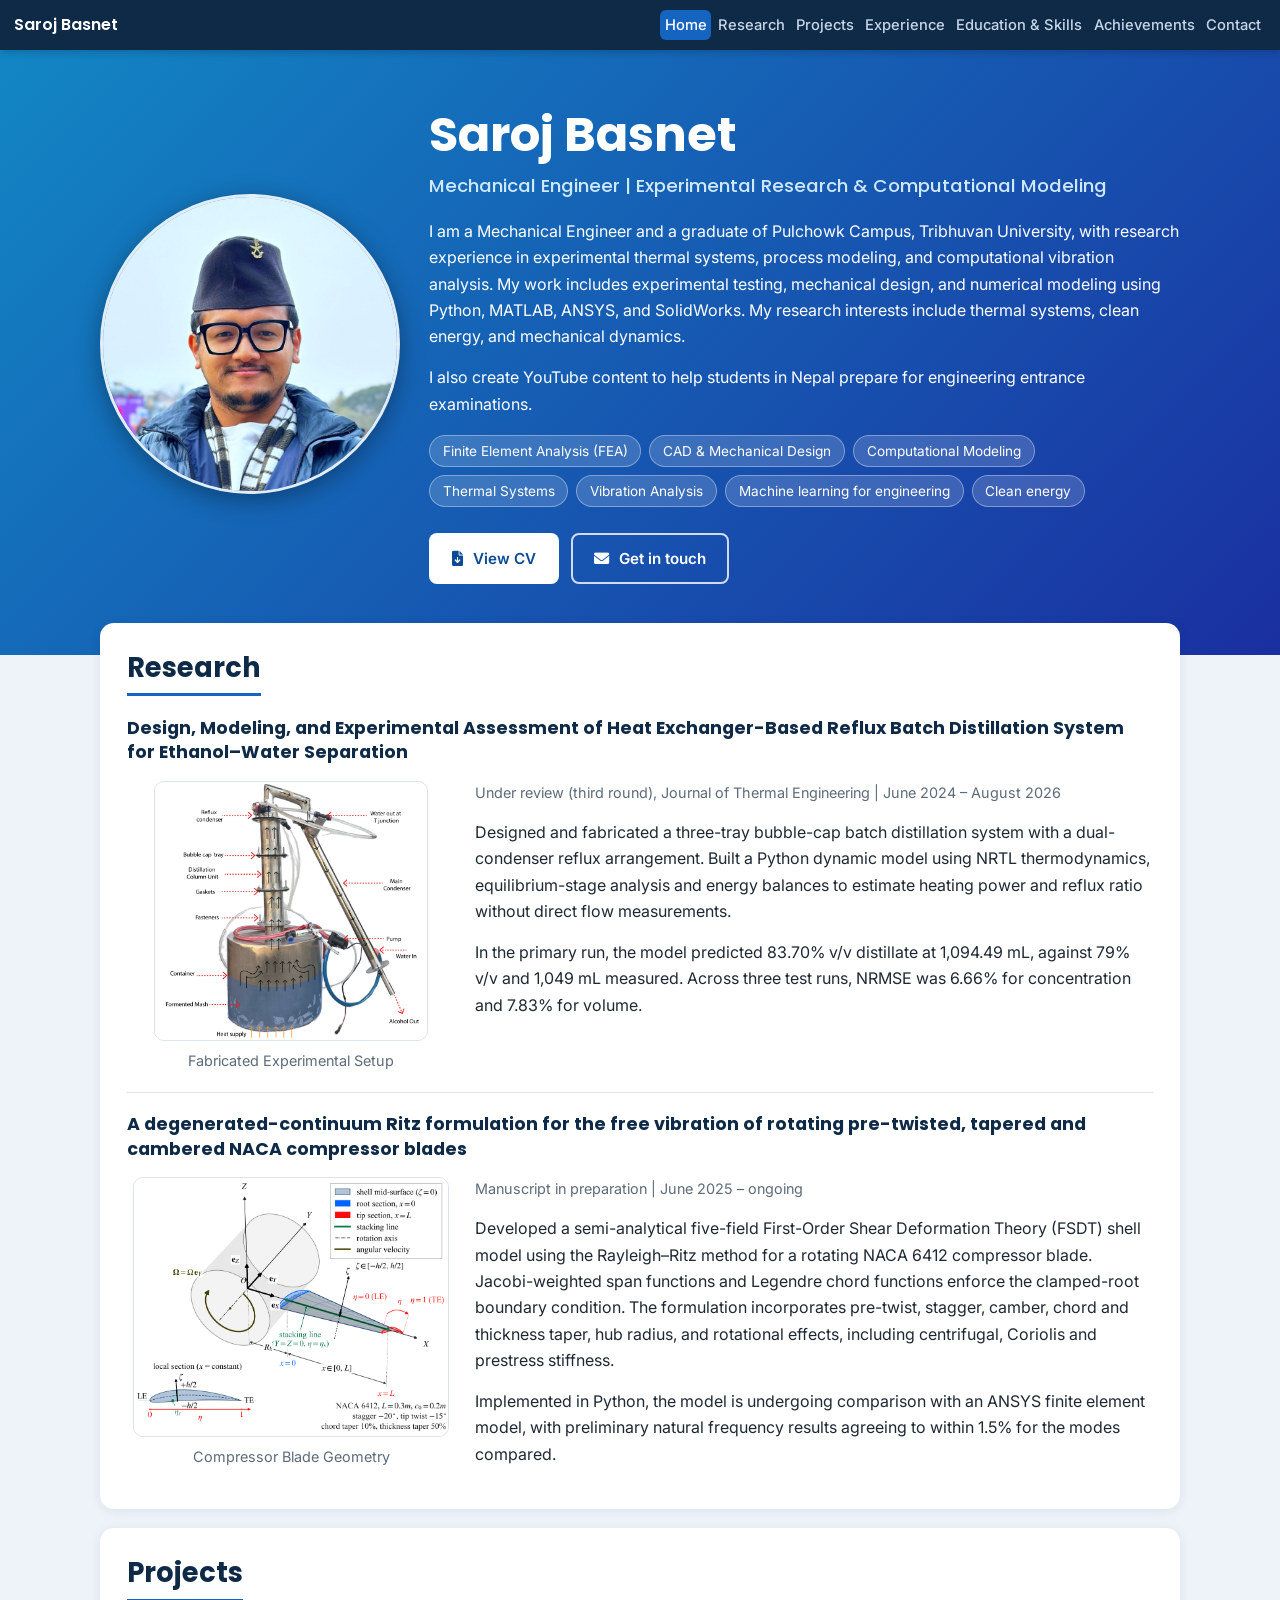
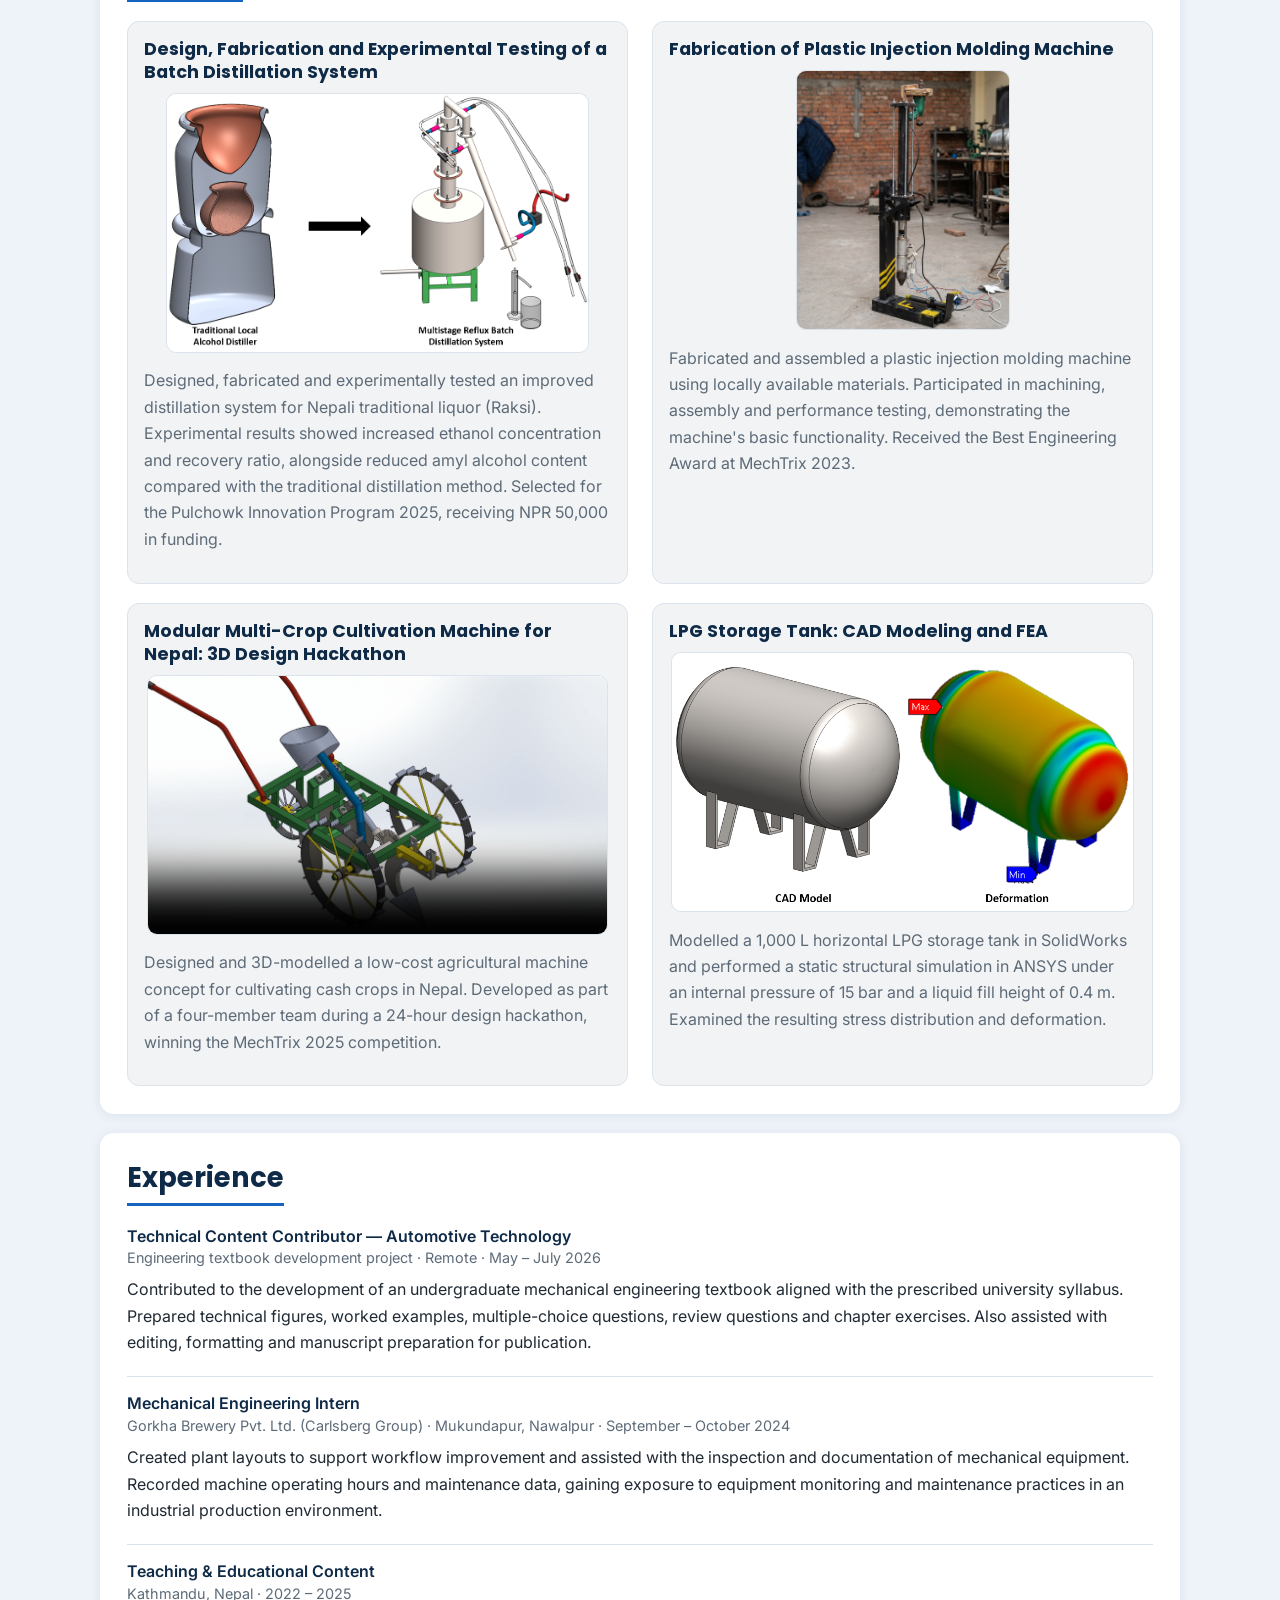
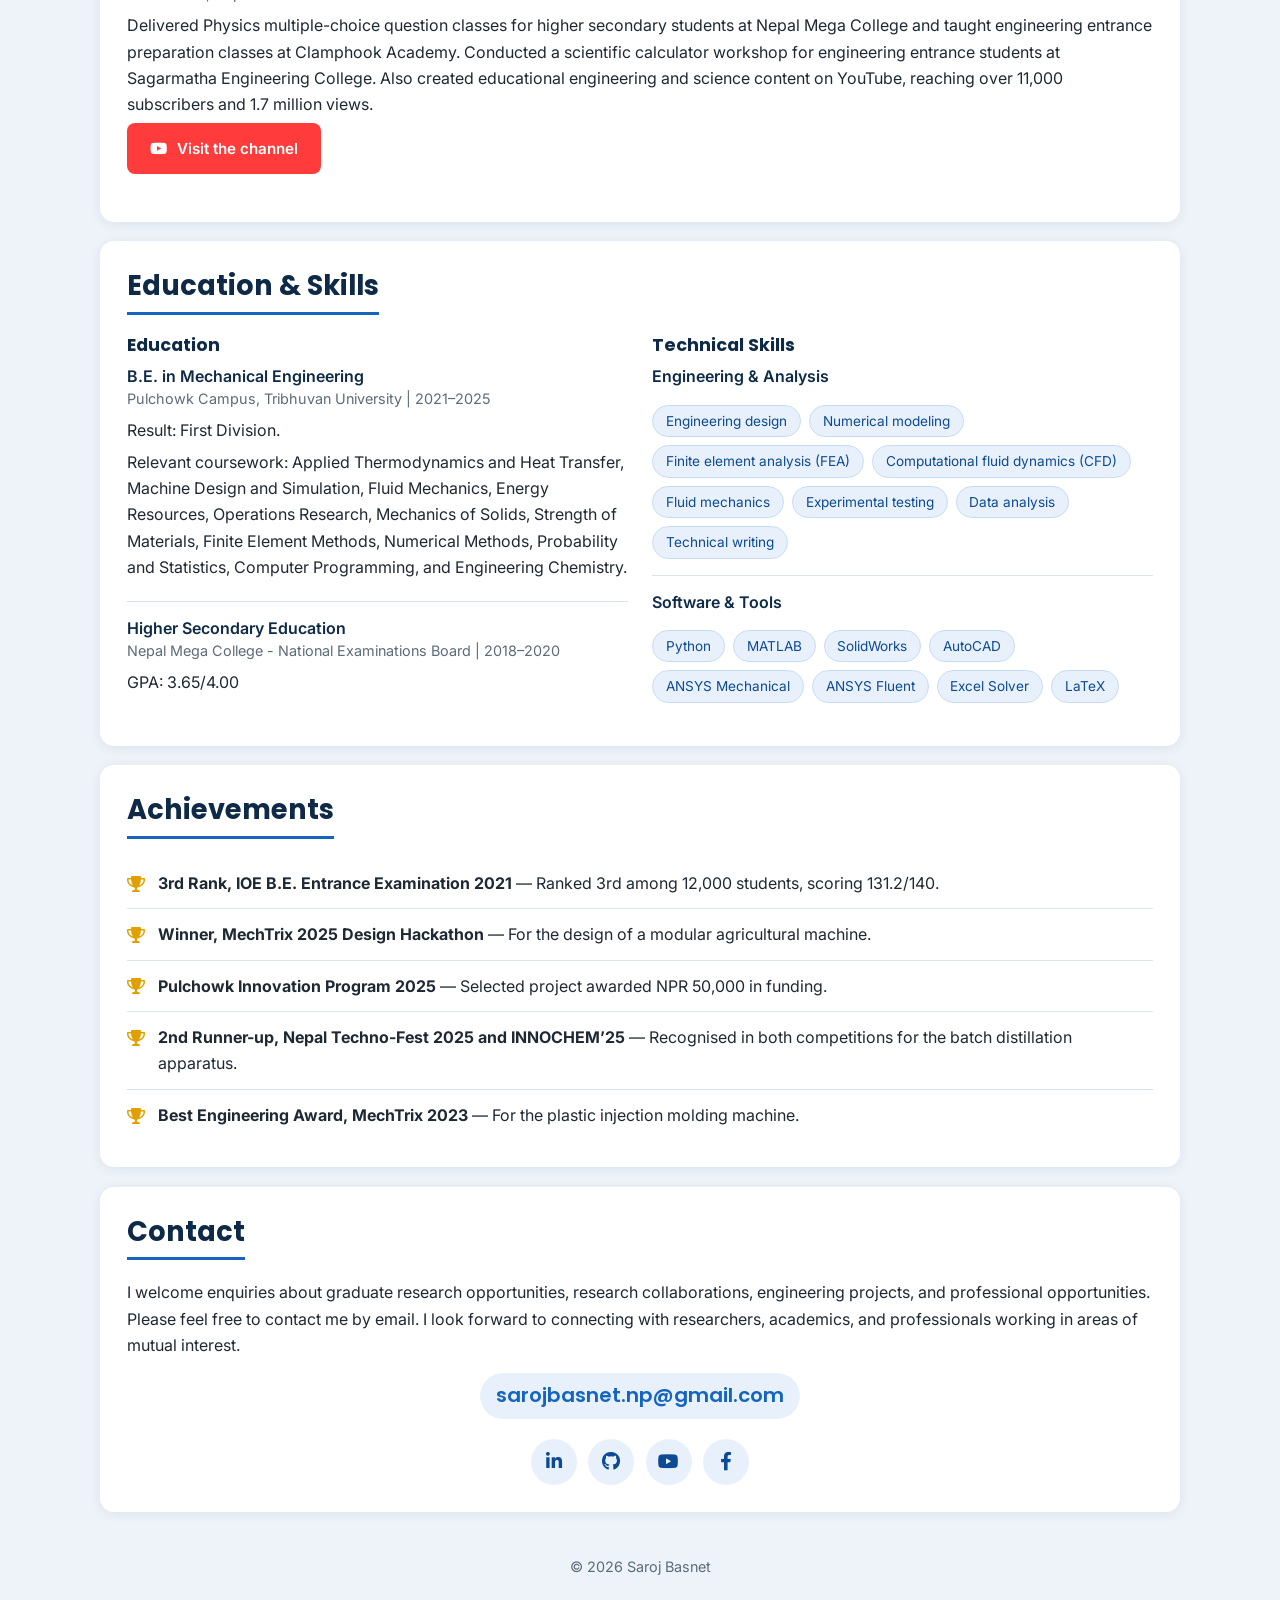
==== index.html @ 84998cee "Update index.html" ====
<!DOCTYPE html>
<html lang="en">
<head>
<meta charset="UTF-8">
<meta name="viewport" content="width=device-width, initial-scale=1">
<title>Saroj Basnet | Mechanical Engineer</title>
<meta name="description" content="Saroj Basnet is a Mechanical Engineer and Pulchowk Campus graduate, ranked 3rd in the 2021 IOE Entrance Examination.">
<link rel="preconnect" href="https://fonts.googleapis.com">
<link rel="preconnect" href="https://fonts.gstatic.com" crossorigin>
<link href="https://fonts.googleapis.com/css2?family=Inter:wght@400;500;600&family=Poppins:wght@500;600;700&display=swap" rel="stylesheet">
<link rel="stylesheet" href="https://cdnjs.cloudflare.com/ajax/libs/font-awesome/6.0.0-beta3/css/all.min.css">
<link rel="stylesheet" href="style.css">
</head>
<body>

<nav class="nav" aria-label="Main navigation">
  <a href="#home" class="nav-brand">Saroj Basnet</a>
  <div class="nav-links">
    <a href="#home" class="active">Home</a>
    <a href="#research">Research</a>
    <a href="#projects">Projects</a>
    <a href="#experience">Experience</a>
    <a href="#edu_skill">Education & Skills</a>
    <a href="#achievements">Achievements</a>
    <a href="#contact">Contact</a>
  </div>
</nav>

<!-- HOME -->
<header id="home" class="hero section-anchor">
  <div class="hero-inner">
    <img src="Photos/PP 2.jpg" alt="Saroj Basnet" class="avatar">
    <div class="hero-text">
      <h1>Saroj Basnet</h1>
      <p class="title">Mechanical Engineer | Experimental Research &amp; Computational Modeling</p>
      <p>I am a Mechanical Engineer and a graduate of Pulchowk Campus, Tribhuvan University, with research 
        experience in experimental thermal systems, process modeling, and computational vibration analysis. 
        My work includes experimental testing, mechanical design, and numerical modeling using Python, 
        MATLAB, ANSYS, and SolidWorks. My research interests include thermal systems, clean energy, and mechanical dynamics.</p>
       <p>I also create YouTube content to help students in Nepal prepare for engineering entrance examinations.</p>
      <ul class="chips">
        <li>Finite Element Analysis (FEA)</li>
        <li>CAD &amp; Mechanical Design</li>
        <li>Computational Modeling</li>
        <li>Thermal Systems</li>
        <li>Vibration Analysis</li>
        <li>Machine learning for engineering</li>
        <li>Clean energy</li>
      </ul>
      <div class="actions">
        <a class="btn solid" href="Photos/Saroj_Basnet_CV.pdf"><i class="fas fa-file-arrow-down"></i> View CV</a>
        <a class="btn outline" href="#contact"><i class="fas fa-envelope"></i> Get in touch</a>
      </div>
    </div>
  </div>
</header>

<main>

<!-- RESEARCH -->
<section id="research" class="card section-anchor">
  <h2>Research</h2>

  <article class="research-item">
    <h3>Design, Modeling, and Experimental Assessment of Heat Exchanger-Based Reflux Batch Distillation System for Ethanol–Water Separation</h3>
    <div class="research-body">
      <figure>
        <img src="Photos/Dist_fab.jpg" alt="Fabricated batch distillation apparatus">
        <figcaption>Fabricated Experimental Setup</figcaption>
      </figure>
      <div>
        <p class="meta">Under review (third round), Journal of Thermal Engineering | June 2024 – August 2026</p>
        <p>Designed and fabricated a three-tray bubble-cap batch distillation system with a dual-condenser reflux arrangement. 
          Built a Python dynamic model using NRTL thermodynamics, equilibrium-stage analysis and energy balances to estimate 
          heating power and reflux ratio without direct flow measurements.</p>
        <p>In the primary run, the model predicted 83.70% v/v distillate at 1,094.49 mL, against 79% v/v and 1,049 mL measured. 
          Across three test runs, NRMSE was 6.66% for concentration and 7.83% for volume.</p>
      <!--   <p class="row">
          <a class="status" href="https://github.com/basnetsaroj/Batch_distillation_paper/blob/main/3rd%20Draft.pdf" target="_blank" rel="noopener noreferrer">View manuscript 3rd draft</a>
        </p>  -->
      </div>
    </div>
  </article>

  <article class="research-item">
    <h3>A degenerated-continuum Ritz formulation for the free vibration of rotating pre-twisted, tapered and cambered NACA compressor blades</h3>
    <div class="research-body">
      <figure>
        <img src="Photos/Blade_G.png" alt="Compressor blade vibration analysis">
        <figcaption>Compressor Blade Geometry</figcaption>
      </figure>
      <div>
        <p class="meta">Manuscript in preparation | June 2025 – ongoing</p>
        <p>Developed a semi-analytical five-field First-Order Shear Deformation Theory (FSDT) shell model using the Rayleigh–Ritz method 
          for a rotating NACA 6412 compressor blade. Jacobi-weighted span functions and Legendre chord functions enforce the clamped-root 
          boundary condition. The formulation incorporates pre-twist, stagger, camber, chord and thickness taper, hub radius, and rotational 
          effects, including centrifugal, Coriolis and prestress stiffness.</p>
        <p>Implemented in Python, the model is undergoing comparison with an ANSYS finite element model, 
          with preliminary natural frequency results agreeing to within 1.5% for the modes compared.</p>
       <!-- <p class="row">
          <a class="status" href="https://github.com/basnetsaroj/Vibration_plate/blob/main/New_draft.pdf" target="_blank" rel="noopener noreferrer">View manuscript draft</a>
        </p> --> 
      </div>
    </div>
  </article>
</section>

<!-- PROJECTS -->
<section id="projects" class="card section-anchor">
  <h2>Projects</h2>
  <div class="grid-2">

    <article class="project">
      <h3>Design, Fabrication and Experimental Testing of a Batch Distillation System</h3>
      <img src="Photos/Dist.png" alt="3D model of the improved batch distillation apparatus">
      <p>
        Designed, fabricated and experimentally tested an improved distillation
        system for Nepali traditional liquor (Raksi). Experimental results showed
        increased ethanol concentration and recovery ratio, alongside reduced
        amyl alcohol content compared with the traditional distillation method.
        Selected for the Pulchowk Innovation Program 2025, receiving NPR 50,000
        in funding.
      </p>
    </article>

    <article class="project">
      <h3>Fabrication of Plastic Injection Molding Machine</h3>
      <img src="Photos/Inj_Mol.jpg" alt="Fabricated plastic injection moulding machine">
      <p>
        Fabricated and assembled a plastic injection molding machine using
        locally available materials. Participated in machining, assembly and
        performance testing, demonstrating the machine's basic functionality.
        Received the Best Engineering Award at MechTrix 2023.
      </p>
    </article>

     <article class="project">
      <h3>Modular Multi-Crop Cultivation Machine for Nepal: 3D Design Hackathon</h3>
      <video controls preload="none"
            poster="Photos/Hakathon_th.jpg">
        <source src="Videos/Hakathon animation.mp4" type="video/mp4">
        Your browser does not support the video element.
      </video>

      <p>Designed and 3D-modelled a low-cost agricultural machine concept
        for cultivating cash crops in Nepal. Developed as part of a four-member
        team during a 24-hour design hackathon, winning the MechTrix 2025 competition.</p>
    </article>

    
    <article class="project">
      <h3>LPG Storage Tank: CAD Modeling and FEA</h3>
      <img src="Photos/Tank_pic.png" alt="LPG storage tank">
      <p>
        Modelled a 1,000 L horizontal LPG storage tank in SolidWorks and
        performed a static structural simulation in ANSYS under an internal
        pressure of 15 bar and a liquid fill height of 0.4 m. Examined the
        resulting stress distribution and deformation.
      </p>
      <!--
      <a class="status"
        href="https://github.com/sarojbasnet369/Storage_Tank"
        target="_blank"
        rel="noopener noreferrer">View project files on GitHub</a> -->
    </article>

  </div>
</section>


<!-- EXPERIENCE -->
<section id="experience" class="card section-anchor">
  <h2>Experience</h2>

  <div class="item">
    <h4>Technical Content Contributor — Automotive Technology</h4>
    <p class="meta">Engineering textbook development project · Remote · May – July 2026</p>
    <p>Contributed to the development of an undergraduate mechanical engineering textbook 
      aligned with the prescribed university syllabus. Prepared technical figures, worked 
      examples, multiple-choice questions, review questions and chapter exercises. Also 
      assisted with editing, formatting and manuscript preparation for publication.</p>
  </div>

  <div class="item">
    <h4>Mechanical Engineering Intern</h4>
    <p class="meta">Gorkha Brewery Pvt. Ltd. (Carlsberg Group) · Mukundapur, Nawalpur · September – October 2024</p>
    <p>Created plant layouts to support workflow improvement and assisted with the 
      inspection and documentation of mechanical equipment. Recorded machine operating 
      hours and maintenance data, gaining exposure to equipment monitoring and maintenance 
      practices in an industrial production environment.</p>
  </div>

  <div class="item">
    <h4>Teaching & Educational Content</h4>
    <p class="meta">Kathmandu, Nepal · 2022 – 2025</p>
    <p>Delivered Physics multiple-choice question classes for higher secondary students 
      at Nepal Mega College and taught engineering entrance preparation classes at 
      Clamphook Academy. Conducted a scientific calculator workshop for engineering 
      entrance students at Sagarmatha Engineering College. Also created educational 
      engineering and science content on YouTube, reaching over 11,000 subscribers and 1.7 million views.</p>

      <p><a class="btn solid yt" href="https://www.youtube.com/@basnet_saroj" target="_blank" 
        rel="noopener noreferrer"><i class="fab fa-youtube"></i> Visit the channel</a></p>
  </div>
</section>


<!-- EDUCATION & SKILLS -->
<section id="edu_skill" class="card section-anchor">
  <h2>Education & Skills</h2>

  <div class="grid-2">
    <div>
      <h3>Education</h3>

      <div class="item">
        <h4>B.E. in Mechanical Engineering</h4>
        <p class="meta">Pulchowk Campus, Tribhuvan University | 2021–2025</p>
        <p>Result: First Division. </p> 
        <p>Relevant coursework: Applied Thermodynamics and Heat Transfer, Machine Design and Simulation, 
          Fluid Mechanics, Energy Resources, Operations Research, Mechanics of Solids, Strength of 
          Materials, Finite Element Methods, Numerical Methods, Probability and Statistics, 
          Computer Programming, and Engineering Chemistry.</p>
      </div>

      <div class="item">
        <h4>Higher Secondary Education</h4>
        <p class="meta">Nepal Mega College - National Examinations Board | 2018–2020</p>
        <p>GPA: 3.65/4.00</p>
      </div>
    </div>

    <div>
      <h3>Technical Skills</h3>

      <div class="item">
        <h4>Engineering & Analysis</h4>
        <ul class="chips light">
          <li>Engineering design</li>
          <li>Numerical modeling</li>
          <li>Finite element analysis (FEA)</li>
          <li>Computational fluid dynamics (CFD)</li>
          <li>Fluid mechanics</li>
          <li>Experimental testing</li>
          <li>Data analysis</li>
          <li>Technical writing</li>
        </ul>
      </div>

      <div class="item">
        <h4>Software & Tools</h4>
        <ul class="chips light">
          <li>Python</li>
          <li>MATLAB</li>
          <li>SolidWorks</li>
          <li>AutoCAD</li>
          <li>ANSYS Mechanical</li>
          <li>ANSYS Fluent</li>
          <li>Excel Solver</li>
          <li>LaTeX</li>
        </ul>
      </div>
    </div>
  </div>
</section>


<!-- ACHIEVEMENTS -->
<section id="achievements" class="card section-anchor">
  <h2>Achievements</h2>
  <ul class="awards">
    <li><strong>3rd Rank, IOE B.E. Entrance Examination 2021</strong> — Ranked 3rd among 12,000 students, scoring 131.2/140.</li>
    <li><strong>Winner, MechTrix 2025 Design Hackathon</strong> — For the design of a modular agricultural machine.</li>
    <li><strong>Pulchowk Innovation Program 2025</strong> — Selected project awarded NPR 50,000 in funding.</li>
    <li><strong>2nd Runner-up, Nepal Techno-Fest 2025 and INNOCHEM’25</strong> — Recognised in both competitions for the batch distillation apparatus.</li>
    <li><strong>Best Engineering Award, MechTrix 2023</strong> — For the plastic injection molding machine.</li>
  </ul>
</section>




<!-- CONTACT -->
<section id="contact" class="card section-anchor">
  <h2>Contact</h2>
  <p>I welcome enquiries about graduate research opportunities, research collaborations, 
    engineering projects, and professional opportunities. Please feel free to contact me 
    by email. I look forward to connecting with researchers, academics, and professionals 
    working in areas of mutual interest.</p>

  <a class="email"
    href="https://mail.google.com/mail/?view=cm&to=sarojbasnet.np@gmail.com"
    target="_blank" rel="noopener noreferrer">
    sarojbasnet.np@gmail.com
  </a>

  <ul class="social">
    <li>
      <a href="https://www.linkedin.com/in/basnetsaroj"
         target="_blank" rel="noopener noreferrer"
         aria-label="LinkedIn" title="LinkedIn">
        <i class="fab fa-linkedin-in"></i>
      </a>
    </li>
    <li>
      <a href="https://github.com/basnetsaroj"
         target="_blank" rel="noopener noreferrer"
         aria-label="GitHub" title="GitHub">
        <i class="fab fa-github"></i>
      </a>
    </li>
    <li>
      <a href="https://youtube.com/@basnet_saroj"
         target="_blank" rel="noopener noreferrer"
         aria-label="YouTube" title="YouTube">
        <i class="fab fa-youtube"></i>
      </a>
    </li>
    <li>
      <a href="https://www.facebook.com/sarojbasnet.er"
        target="_blank" rel="noopener noreferrer"
        aria-label="Facebook" title="Facebook">
        <i class="fab fa-facebook-f"></i>
      </a>
    </li>
  </ul>
</section>


</main>

<footer>&copy; 2026 Saroj Basnet</footer>
<button class="to-top" id="toTop" aria-label="Back to top">↑</button>

<script>
  // Highlight the current section in the nav
  const links = document.querySelectorAll('.nav-links a');
  const io = new IntersectionObserver(entries => {
    entries.forEach(e => {
      if (e.isIntersecting) {
        links.forEach(l => l.classList.toggle('active', l.getAttribute('href') === '#' + e.target.id));
      }
    });
  }, { rootMargin: '-25% 0px -65% 0px' });
  document.querySelectorAll('.section-anchor').forEach(s => io.observe(s));

  // Back-to-top button
  const toTop = document.getElementById('toTop');
  window.addEventListener('scroll', () => { toTop.classList.toggle('show', window.scrollY > 400); });
  toTop.addEventListener('click', () => window.scrollTo({ top: 0, behavior: 'smooth' }));
</script>
</body>
</html>
---- style.css ----
/* =====================================================================
   CONTROL PANEL: change the whole site from this section only.
   Everything below the panel reads these values. Section rules never
   set their own font sizes, image sizes or alignment.
   ===================================================================== */

:root {
  /* ----- Colours ----- */
  --navy: #0e2a47;
  --blue: #1565c0;
  --blue-dark: #0d4a94;
  --sky: #e8f1fb;
  --bg: #eef3f9;
  --ink: #1f2933;
  --muted: #5d6b79;
  --line: #dbe3ec;

  /* ----- Fonts ----- */
  --head: "Poppins", system-ui, sans-serif;
  --body: "Inter", system-ui, -apple-system, "Segoe UI", Roboto, Arial, sans-serif;

  /* ----- Font sizes (DESKTOP / LAPTOP) ----- */
  --fs-body: 1rem;        /* all normal paragraphs */
  --fs-small: 0.9rem;     /* dates, captions, notes, status badges */
  --fs-nav: 0.92rem;      /* menu links */
  --fs-chip: 0.85rem;     /* tags */
  --fs-btn: 0.95rem;      /* buttons and "view" links */
  --fs-h1: 3rem;          /* your name */
  --fs-tagline: 1.15rem;  /* line under your name */
  --fs-h2: 1.7rem;        /* section titles */
  --fs-h3: 1.1rem;        /* research and project titles */
  --fs-h4: 1rem;          /* small item titles (education, experience) */
  --fs-email: 1.25rem;    /* email address in Contact */
  --lh-body: 1.65;        /* line height */

  /* ----- Spacing (DESKTOP) ----- */
  --space-card: 1.7rem;     /* padding inside each card */
  --space-gap: 1.2rem;    /* gap between columns and cards */
  --space-page: 0.9rem;     /* left and right page margin */
  --anchor-offset: 60px;  /* space above a section after a menu click */

  /* ----- Photos, figures and video (same rules everywhere) ----- */
  --avatar: 300px;        /* round profile photo */  
  --research-cols: 32% 1fr; /* research card: picture column | text column */
  --media-max: 100%;     /* max width  */
  --media-hmax: 260px;   /* max height */

  /* ----- Layout (DESKTOP) ----- */
  --grid-cols: 1fr 1fr;       /* projects, background, skills */
  --hero-dir: row;            /* photo beside text */
  --hero-align: left;         /* name and tagline alignment */
  --hero-p-align: left;       /* intro paragraph alignment */
  --hero-justify: flex-start; /* tags and buttons alignment */
  --actions-dir: row;         /* buttons side by side */
  --actions-align: flex-start;
  --nav-dir: row;
  --nav-align: center;
  --nav-brand-align: left;
  --nav-pad: 0.2rem 0.3rem;   /* menu link padding */
  --nav-mask: none;           /* fade at the edges of a scrolling menu */
  --nav-position: sticky;
}

/* ----- MOBILE: only the values that differ from desktop ----- */
@media (max-width: 720px) {
  :root {
    --fs-body: 0.9rem;
    --fs-small: 0.79rem;
    --fs-nav: 0.8rem;
    --fs-chip: 0.76rem;
    --fs-btn: 0.86rem;
    --fs-h1: 2rem;
    --fs-tagline: 0.95rem;
    --fs-h2: 1.2rem;
    --fs-h3: 0.96rem;
    --fs-h4: 0.9rem;
    --fs-email: 1rem;
    --lh-body: 1.4;

    --space-card: 1.1rem;
    --space-gap: 1.1rem;
    --space-page: 0.6rem;
    --anchor-offset: 100px;

    --avatar: 160px;
    --media-max: 80%;
    --media-hmax: 200px;   /* max height */
    --research-cols: 1fr;

    --grid-cols: 1fr;
    --hero-dir: column;
    --hero-align: center;
    --hero-p-align: left;
    --hero-justify: center;
    --actions-dir: row;
    --actions-align: center;
    --nav-dir: column;
    --nav-align: stretch;
    --nav-brand-align: center;
    --nav-pad: 0.15rem 0.2rem;
    --nav-mask: linear-gradient(to right, transparent 0, #000 12px, #000 calc(100% - 28px), transparent 100%);
  }
}

/* ----- Very small phones (optional fine-tuning) ----- */
@media (max-width: 380px) {
  :root {
    --fs-h1: 1.7rem;
    --avatar: 135px;
    --fs-nav: 0.7rem;
  }
}

/* ----- Phones held sideways: menu stops sticking so it doesn't fill the screen ----- */
@media (max-height: 480px) and (orientation: landscape) {
  :root { --nav-position: static; --anchor-offset: 10px; }
}

/* =====================================================================
   STYLES: nothing below needs editing for size or layout changes.
   ===================================================================== */

*, *::before, *::after { box-sizing: border-box; }
html { scroll-behavior: smooth; }
body {
  margin: 0; background: var(--bg); color: var(--ink);
  font-family: var(--body); font-size: var(--fs-body); line-height: var(--lh-body);
  overflow-x: hidden;
}
img, video { max-width: 100%; display: block; }
a { color: var(--blue); }
a:focus-visible, button:focus-visible { outline: 3px solid #f5a623; outline-offset: 3px; }
h1, h2, h3, h4 { font-family: var(--head); color: var(--navy); line-height: 1.3; margin: 0; }
h1, h2, h3, h4, p, li, .email { overflow-wrap: anywhere; }
p { margin: 0 0 0.9rem; font-size: var(--fs-body); }
.meta { color: var(--muted); font-size: var(--fs-small); }

/* Navigation */
.nav {
  position: var(--nav-position); top: 0; z-index: 20;
  display: flex; flex-direction: var(--nav-dir); align-items: var(--nav-align);
  justify-content: space-between; gap: 0.4rem 1.5rem;
  padding: 0.6rem max(var(--space-page), env(safe-area-inset-right)) 0.6rem max(var(--space-page), env(safe-area-inset-left));
  background: var(--navy); box-shadow: 0 2px 8px rgba(0, 0, 0, 0.2);
}
.nav-brand { color: #fff; font-family: var(--head); font-weight: 600; font-size: var(--fs-body); text-decoration: none; white-space: nowrap; text-align: var(--nav-brand-align); }
.nav-links {
  display: flex; gap: 0.1rem; overflow-x: auto; scrollbar-width: none;
  -webkit-overflow-scrolling: touch;
  -webkit-mask-image: var(--nav-mask); mask-image: var(--nav-mask);
}
.nav-links::-webkit-scrollbar { display: none; }
.nav-links a {
  color: #c5d6e8; text-decoration: none; font-size: var(--fs-nav); font-weight: 500;
  padding: var(--nav-pad); border-radius: 6px; white-space: nowrap;
  transition: background 0.2s, color 0.2s;
}
.nav-links a:hover { color: #fff; background: rgba(255, 255, 255, 0.1); }
.nav-links a.active { color: #fff; background: var(--blue); }

/* Hero */
.hero {
  background: linear-gradient(135deg, #1286c4 0%, #1a2fa0 100%);
  color: #fff; padding: calc(var(--space-card) * 2) var(--space-page) calc(var(--space-card) * 2 + 1rem);
}
.hero-inner { max-width: 1080px; margin: 0 auto; display: flex; flex-direction: var(--hero-dir); align-items: center; gap: calc(var(--space-gap) * 1.5); }
.hero-text { text-align: var(--hero-align); }
.avatar {
  width: var(--avatar); 
  height: var(--avatar); flex-shrink: 0; object-fit: cover;
  border-radius: 50%; border: 3px solid rgba(254, 254, 254, 0.85);
  box-shadow: 0 6px 24px rgba(0, 0, 0, 0.35); background: rgba(255, 255, 255, 0.2);
}
.hero h1 { color: #fff; font-size: var(--fs-h1); font-weight: 700; margin-bottom: 0.3rem; }
.hero .title { font-family: var(--head); font-size: var(--fs-tagline); font-weight: 500; color: #cfe8fb; margin-bottom: 1rem; }
.hero-text p:not(.title) { max-width: 100ch; text-align: var(--hero-p-align); }

.chips { list-style: none; padding: 0; margin: 1.1rem 0 0; display: flex; flex-wrap: wrap; gap: 0.5rem; justify-content: var(--hero-justify); }
.chips li {
  font-size: var(--fs-chip); padding: 0.25rem 0.8rem; border-radius: 999px;
  background: rgba(255, 255, 255, 0.16); border: 1px solid rgba(255, 255, 255, 0.35); margin: 0;
}
.chips.light { justify-content: flex-start; }
.chips.light li { background: var(--sky); color: var(--blue-dark); border-color: #c7dcf3; }

.actions { display: flex; flex-direction: var(--actions-dir); align-items: var(--actions-align); justify-content: var(--hero-justify); gap: 0.75rem; margin-top: 1.6rem; }
.btn {
  display: inline-block; padding: 0.7rem 1.3rem; border-radius: 8px; text-align: center;
  font-weight: 600; font-size: var(--fs-btn); text-decoration: none; border: 2px solid transparent;
  transition: background 0.2s, color 0.2s; touch-action: manipulation;
}
.btn i { margin-right: 0.4rem; }
.btn.solid { background: #fff; color: var(--blue-dark); }
.btn.solid:hover { background: var(--sky); }
.btn.outline { color: #fff; border-color: rgba(255, 255, 255, 0.8); }
.btn.outline:hover { background: rgba(255, 255, 255, 0.15); }
.btn.yt { background: #ff3b3b; color: #fff; }
.btn.yt:hover { background: #bb0101; }

/* Cards */
main { padding: 0 max(var(--space-page), env(safe-area-inset-right)) 0 max(var(--space-page), env(safe-area-inset-left)); }
.card {
  max-width: 1080px; margin: var(--space-gap) auto; padding: var(--space-card);
  background: #fff; border-radius: 14px; box-shadow: 0 2px 12px rgba(14, 42, 71, 0.08);
}
.hero + main .card:first-child { margin-top: -2rem; position: relative; }
.section-anchor { scroll-margin-top: var(--anchor-offset); }
.card h2 { font-size: var(--fs-h2); margin-bottom: 1.2rem; padding-bottom: 0.5rem; border-bottom: 3px solid var(--blue); display: inline-block; }
.card h3 { font-size: var(--fs-h3); margin-bottom: 0.6rem; }
.card h4 { font-size: var(--fs-h4); font-family: var(--body); font-weight: 600; }

/* Photos, figures and video: one shared set of rules */
figure { margin: 0; width: 100%; max-width: var(--media-max); margin-inline: auto; }
figure img,
.project img,
.project video {
  width: auto;                 /* natural width */
  height: auto;                /* natural height */
  max-width: var(--media-max);
  max-height: var(--media-hmax);
  margin-inline: auto;
  border-radius: 10px;
  border: 1px solid var(--line);
  background: #fff;
}
.project img, .project video { margin-bottom: 0.9rem; }
figcaption { font-size: var(--fs-small); color: var(--muted); text-align: center; margin-top: 0.5rem; }

/* Research */
.research-item { padding: var(--space-gap) 0; border-top: 1px solid var(--line); }
.research-item:first-of-type { border-top: 0; padding-top: 0; }
.research-item:last-of-type { padding-bottom: 0; }
.research-item > h3 { margin-bottom: 1rem; line-height: 1.4; }
.research-body { display: grid; grid-template-columns: var(--research-cols); gap: var(--space-gap); align-items: start; }
.row { display: flex; flex-wrap: wrap; align-items: center; gap: 0.6rem 1.25rem; margin-top: 1rem; }
.status {
  font-weight: 600; font-size: var(--fs-btn); text-decoration: none;
  display: inline-block; padding: 0.25rem 0.7rem;
  border-radius: 999px;
  background: var(--sky);
  transition: background 0.2s, color 0.2s;
}
.status:hover {
  background: var(--blue);
  color: #fff;
  text-decoration: none;
}

/* Grids and project cards */
.grid-2 { display: grid; grid-template-columns: var(--grid-cols); gap: var(--space-gap) calc(var(--space-gap) * 1.3); }
.project { border: 1px solid var(--line); border-radius: 12px; padding: 1rem; background: #f2f3f4; display: flex; flex-direction: column; }
.project p { color: var(--muted); }
.project .link { margin-top: auto; }

.item { padding-bottom: 1rem; margin-bottom: 1rem; border-bottom: 1px solid var(--line); }
.item:last-child { border-bottom: 0; margin-bottom: 0; }
.item p { margin-bottom: 0.3rem; }
.item .meta { margin-bottom: 0.4rem; }

/* Achievements */
.awards { list-style: none; padding: 0; margin: 0; }
.awards li { padding: 0.75rem 0 0.75rem 1.9rem; border-top: 1px solid var(--line); position: relative; font-size: var(--fs-body); }
.awards li:first-child { border-top: 0; }
.awards li::before { content: "\f091"; font-family: "Font Awesome 5 Free", "Font Awesome 6 Free"; font-weight: 900; position: absolute; left: 0; top: 0.8rem; color: #e0a100; }

/* Contact */  
.email {
  font-family: var(--head); font-size: var(--fs-email); font-weight: 600;
  text-decoration: none;
  display: block;
  width: fit-content;
  margin-inline: auto;
  background: var(--sky);
  padding: 0.4rem 1rem;
  border-radius: 999px;
  transition: background 0.2s, color 0.2s;
}
.email:hover {
  background: var(--blue);
  color: #fff;
  text-decoration: none;         /* drop the underline */
}
.social { list-style: none; padding: 0; margin: 1.25rem 0 0; display: flex; gap: 0.7rem; justify-content: center;}
.social a {
  width: 46px; height: 46px; border-radius: 50%; display: flex; align-items: center; justify-content: center;
  background: var(--sky); color: var(--blue-dark); font-size: 1.15rem; text-decoration: none; 
  transition: background 0.2s, color 0.2s;
}
.social a:hover { background: var(--blue); color: #fff; }

footer { text-align: center; padding: 1.5rem 1rem 2.5rem; color: var(--muted); font-size: var(--fs-small); }

.to-top {
  position: fixed; right: 1rem; bottom: max(1rem, env(safe-area-inset-bottom)); width: 42px; height: 42px;
  border: 0; border-radius: 50%; background: var(--navy); color: #fff; font-size: 1.1rem; cursor: pointer; display: none;
}
.to-top.show { display: block; }

@media (prefers-reduced-motion: reduce) {
  html { scroll-behavior: auto; }
  * { transition: none !important; }
}
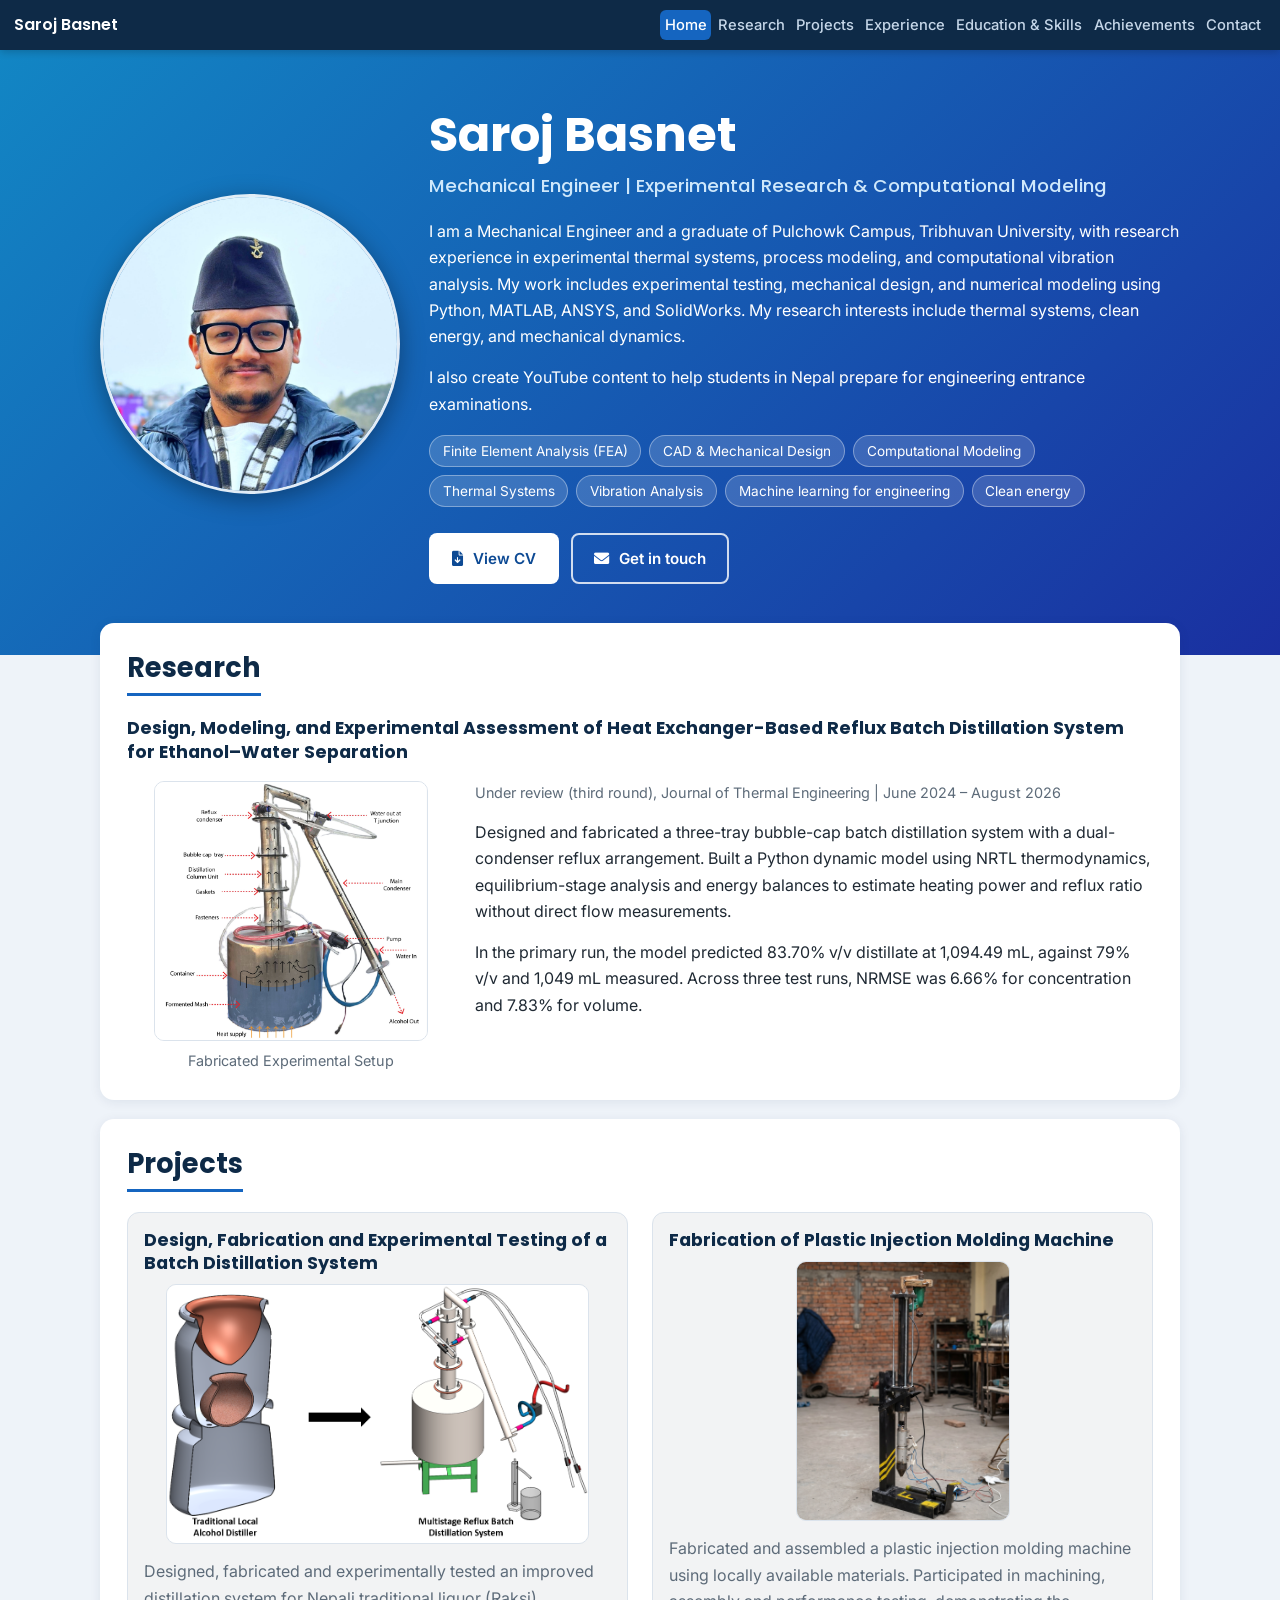
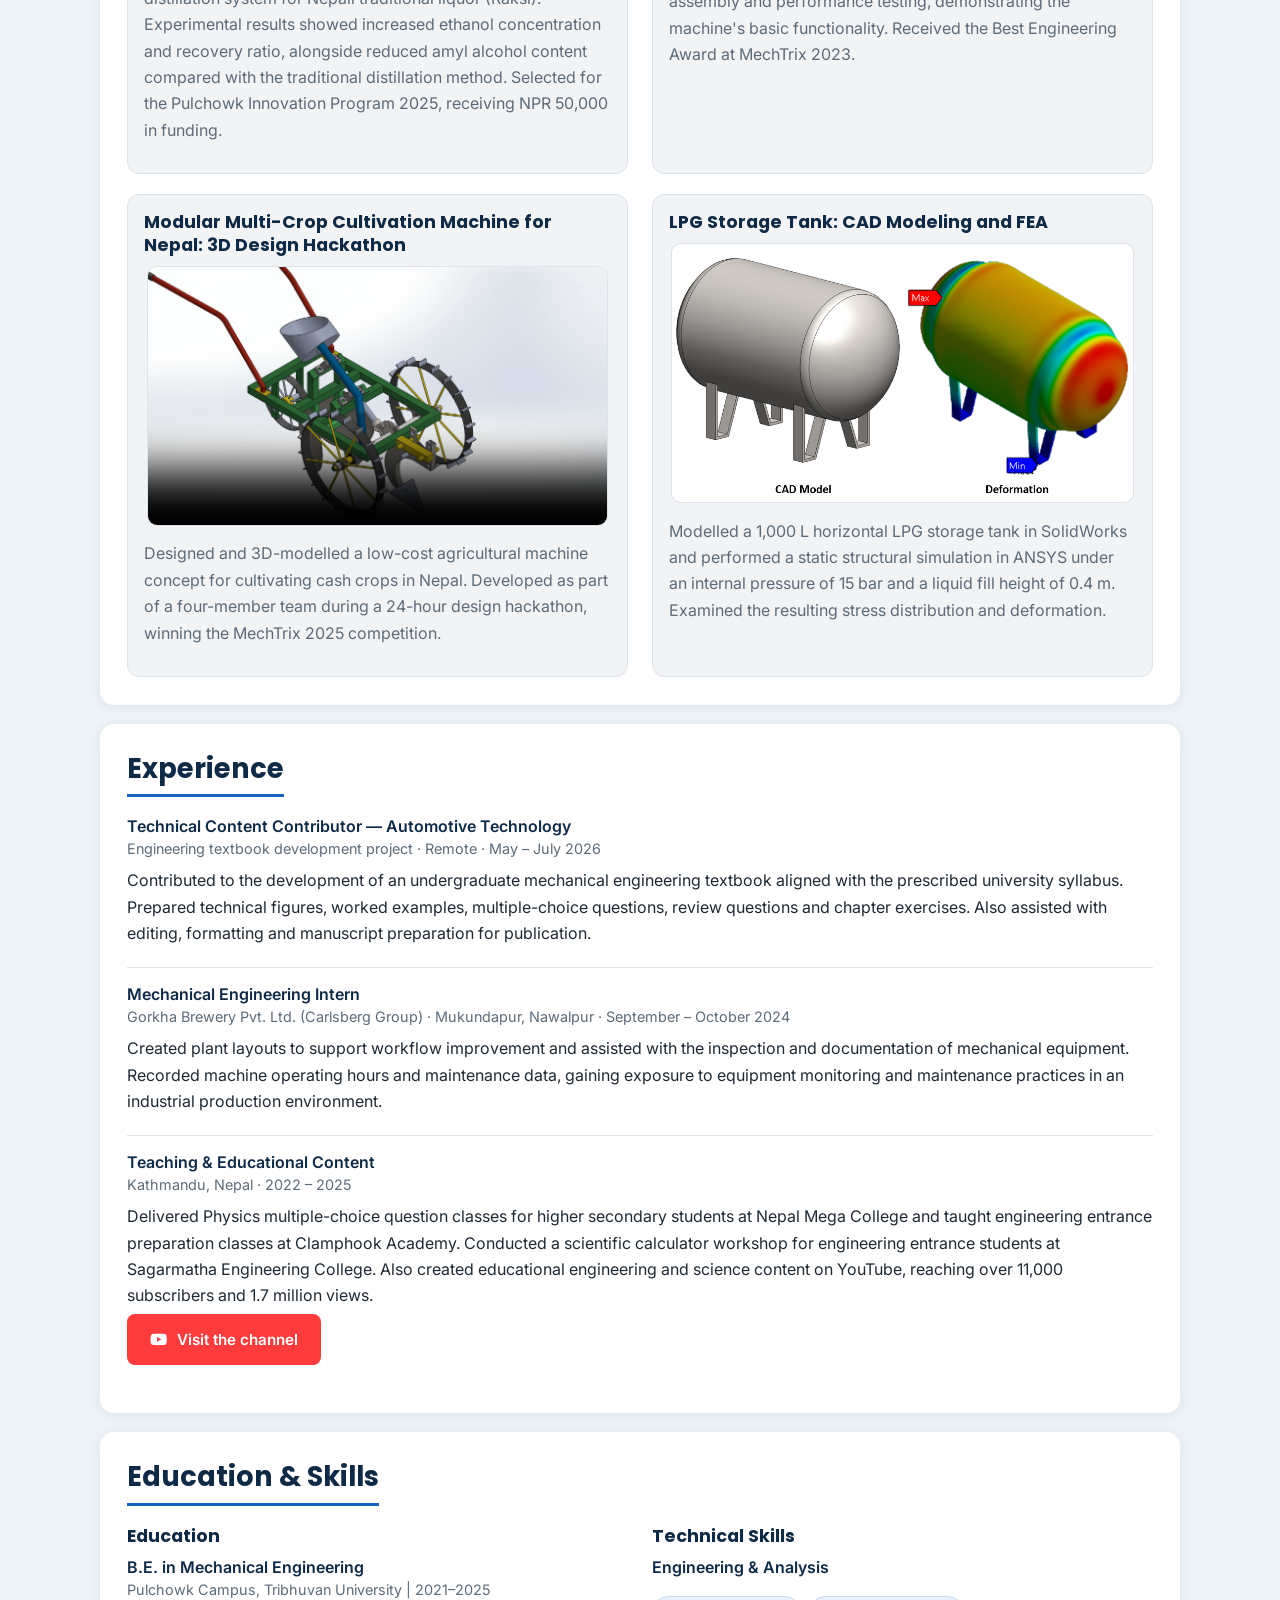
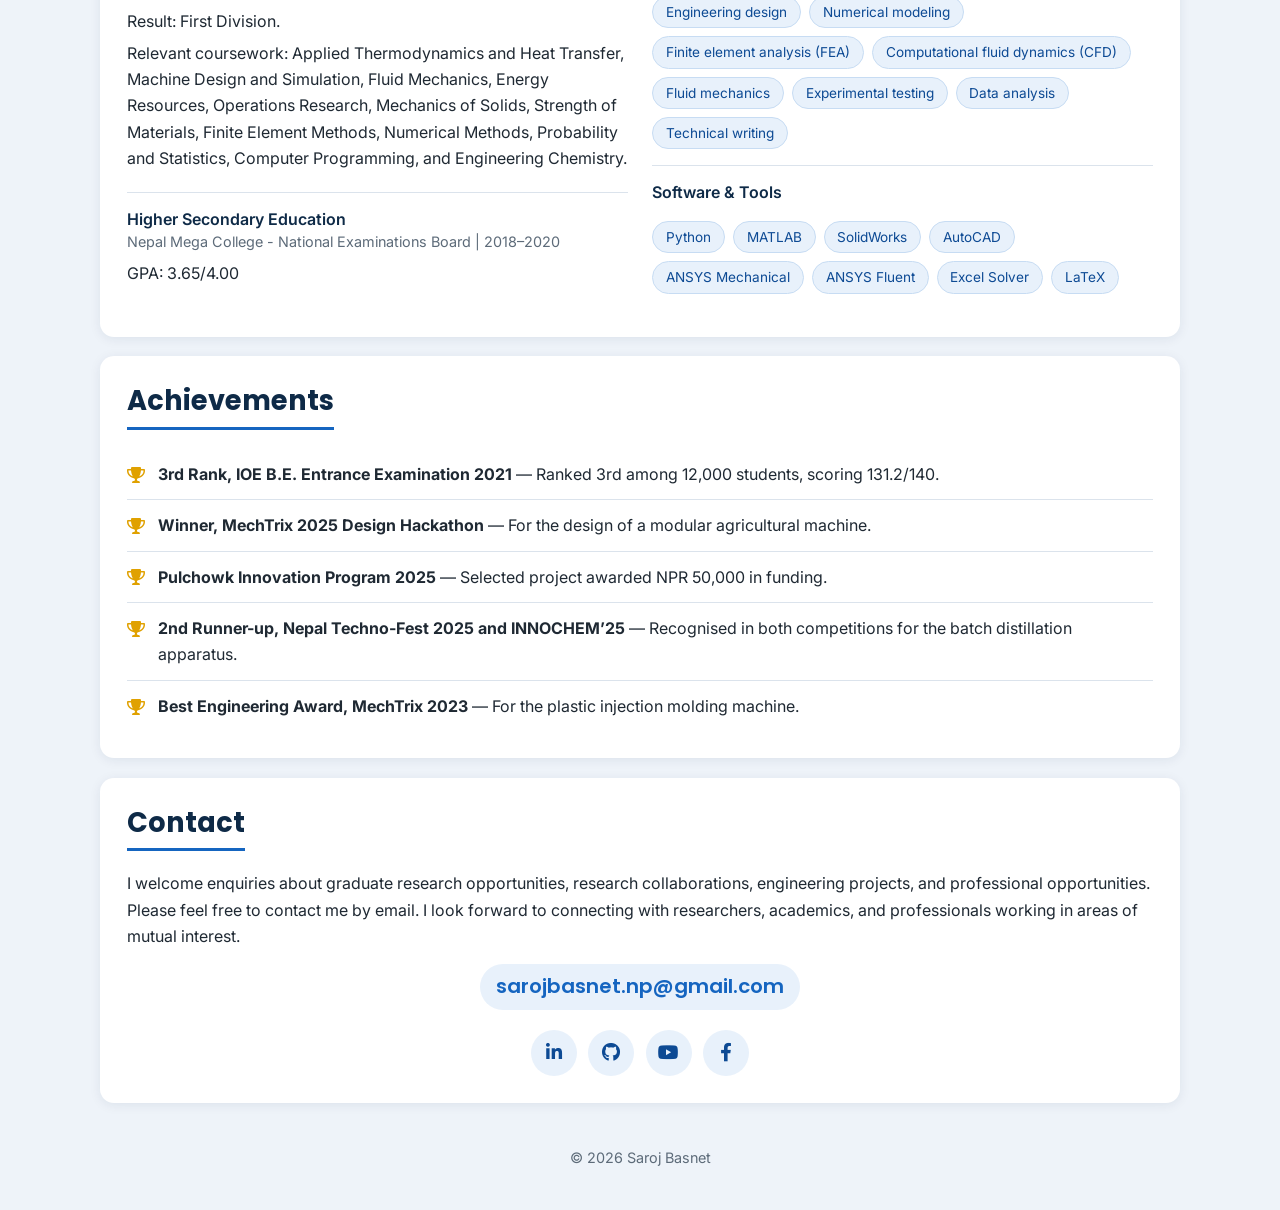
==== commit d9ef2e03: "Update index.html" ====
--- a/index.html
+++ b/index.html
@@ -81,7 +81,7 @@
       </div>
     </div>
   </article>
-
+<!--
   <article class="research-item">
     <h3>A degenerated-continuum Ritz formulation for the free vibration of rotating pre-twisted, tapered and cambered NACA compressor blades</h3>
     <div class="research-body">
@@ -97,12 +97,12 @@
           effects, including centrifugal, Coriolis and prestress stiffness.</p>
         <p>Implemented in Python, the model is undergoing comparison with an ANSYS finite element model, 
           with preliminary natural frequency results agreeing to within 1.5% for the modes compared.</p>
-       <!-- <p class="row">
+        <p class="row">
           <a class="status" href="https://github.com/basnetsaroj/Vibration_plate/blob/main/New_draft.pdf" target="_blank" rel="noopener noreferrer">View manuscript draft</a>
-        </p> --> 
-      </div>
-    </div>
-  </article>
+        </p> 
+      </div>
+    </div>
+  </article> --> 
 </section>
 
 <!-- PROJECTS -->
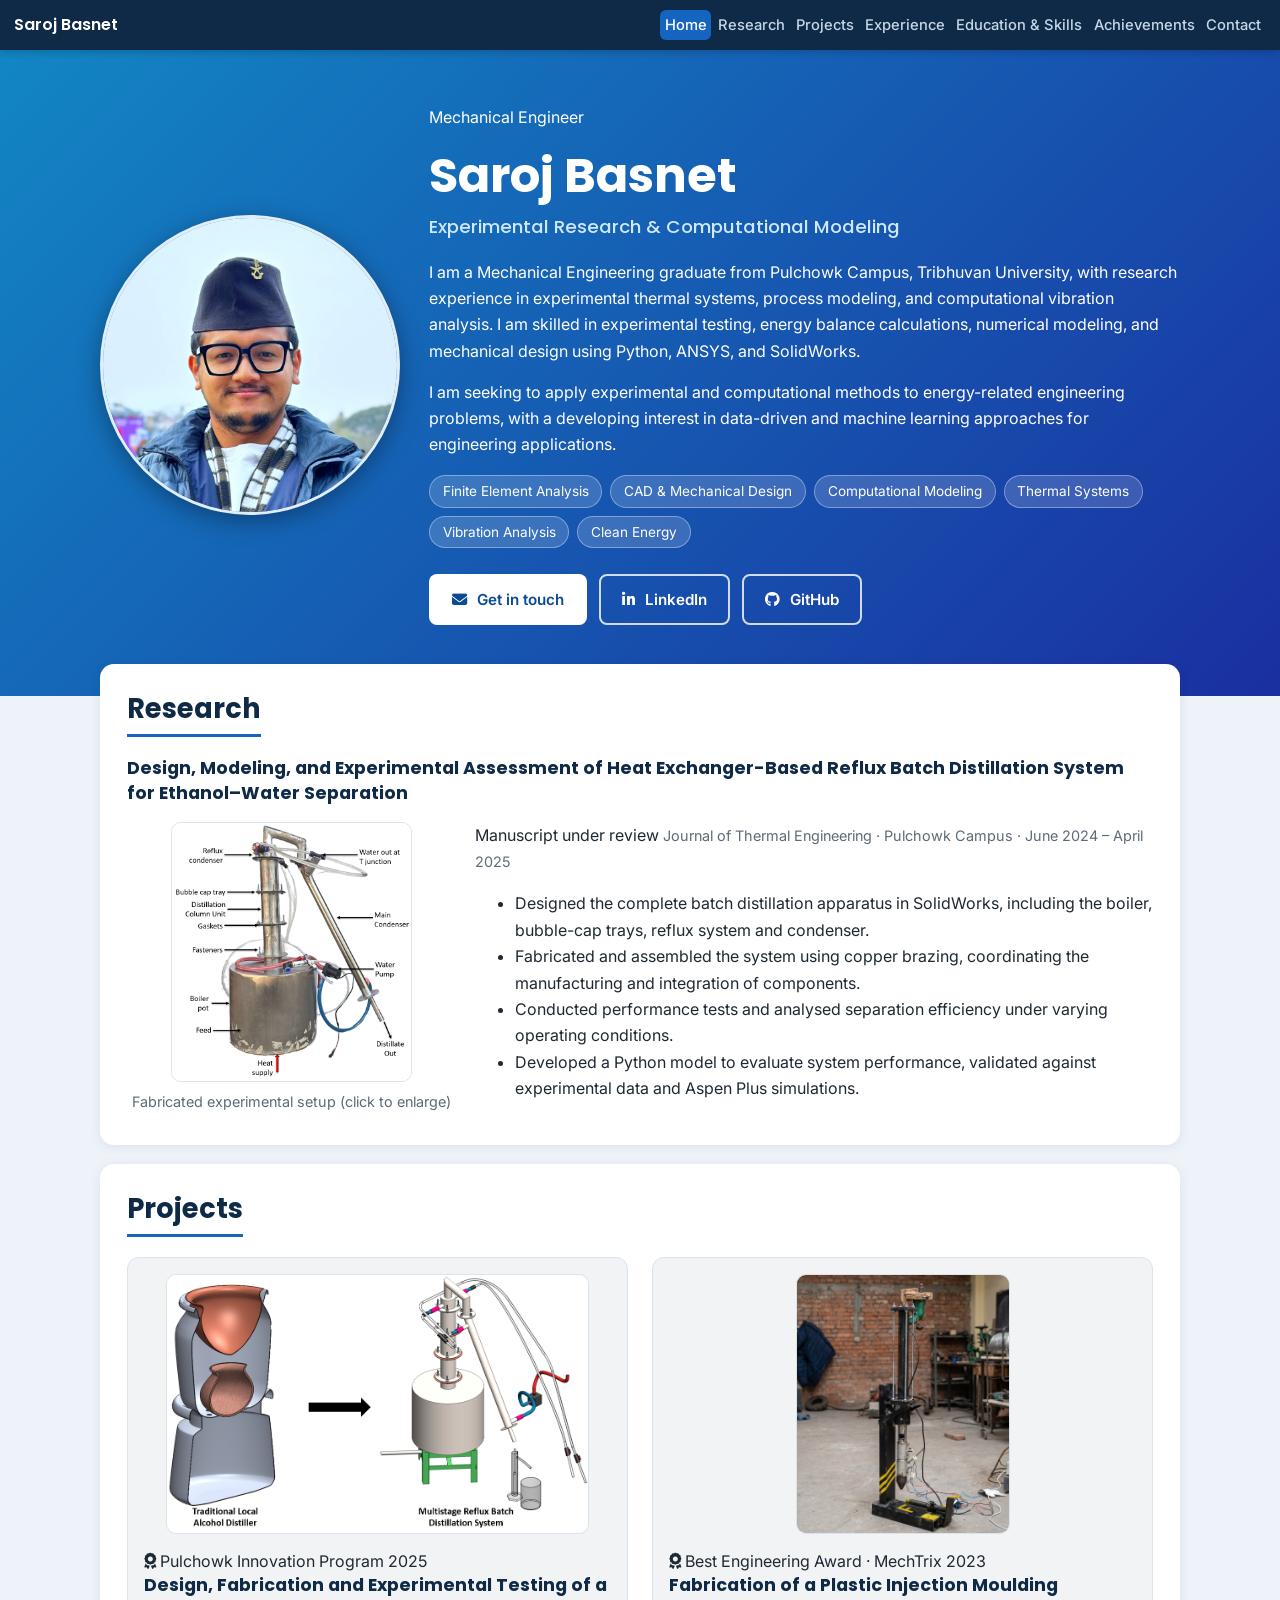
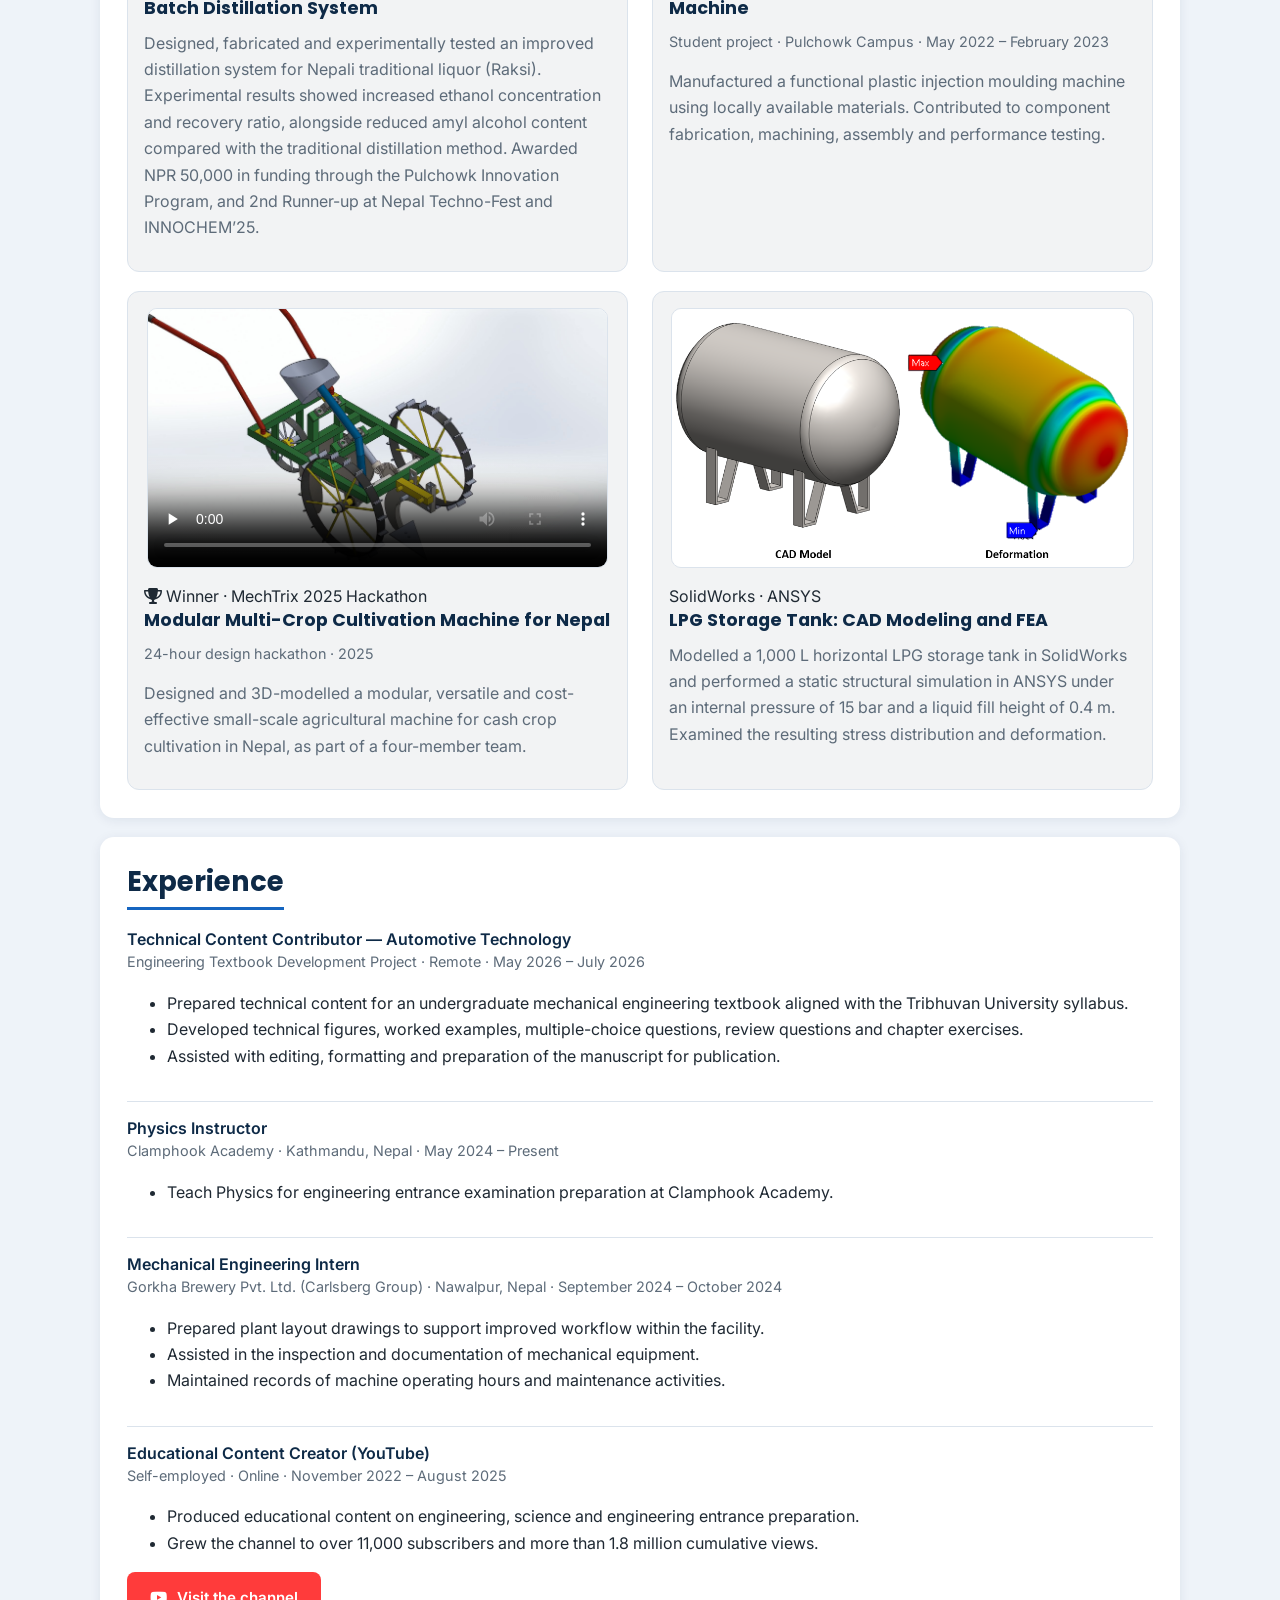
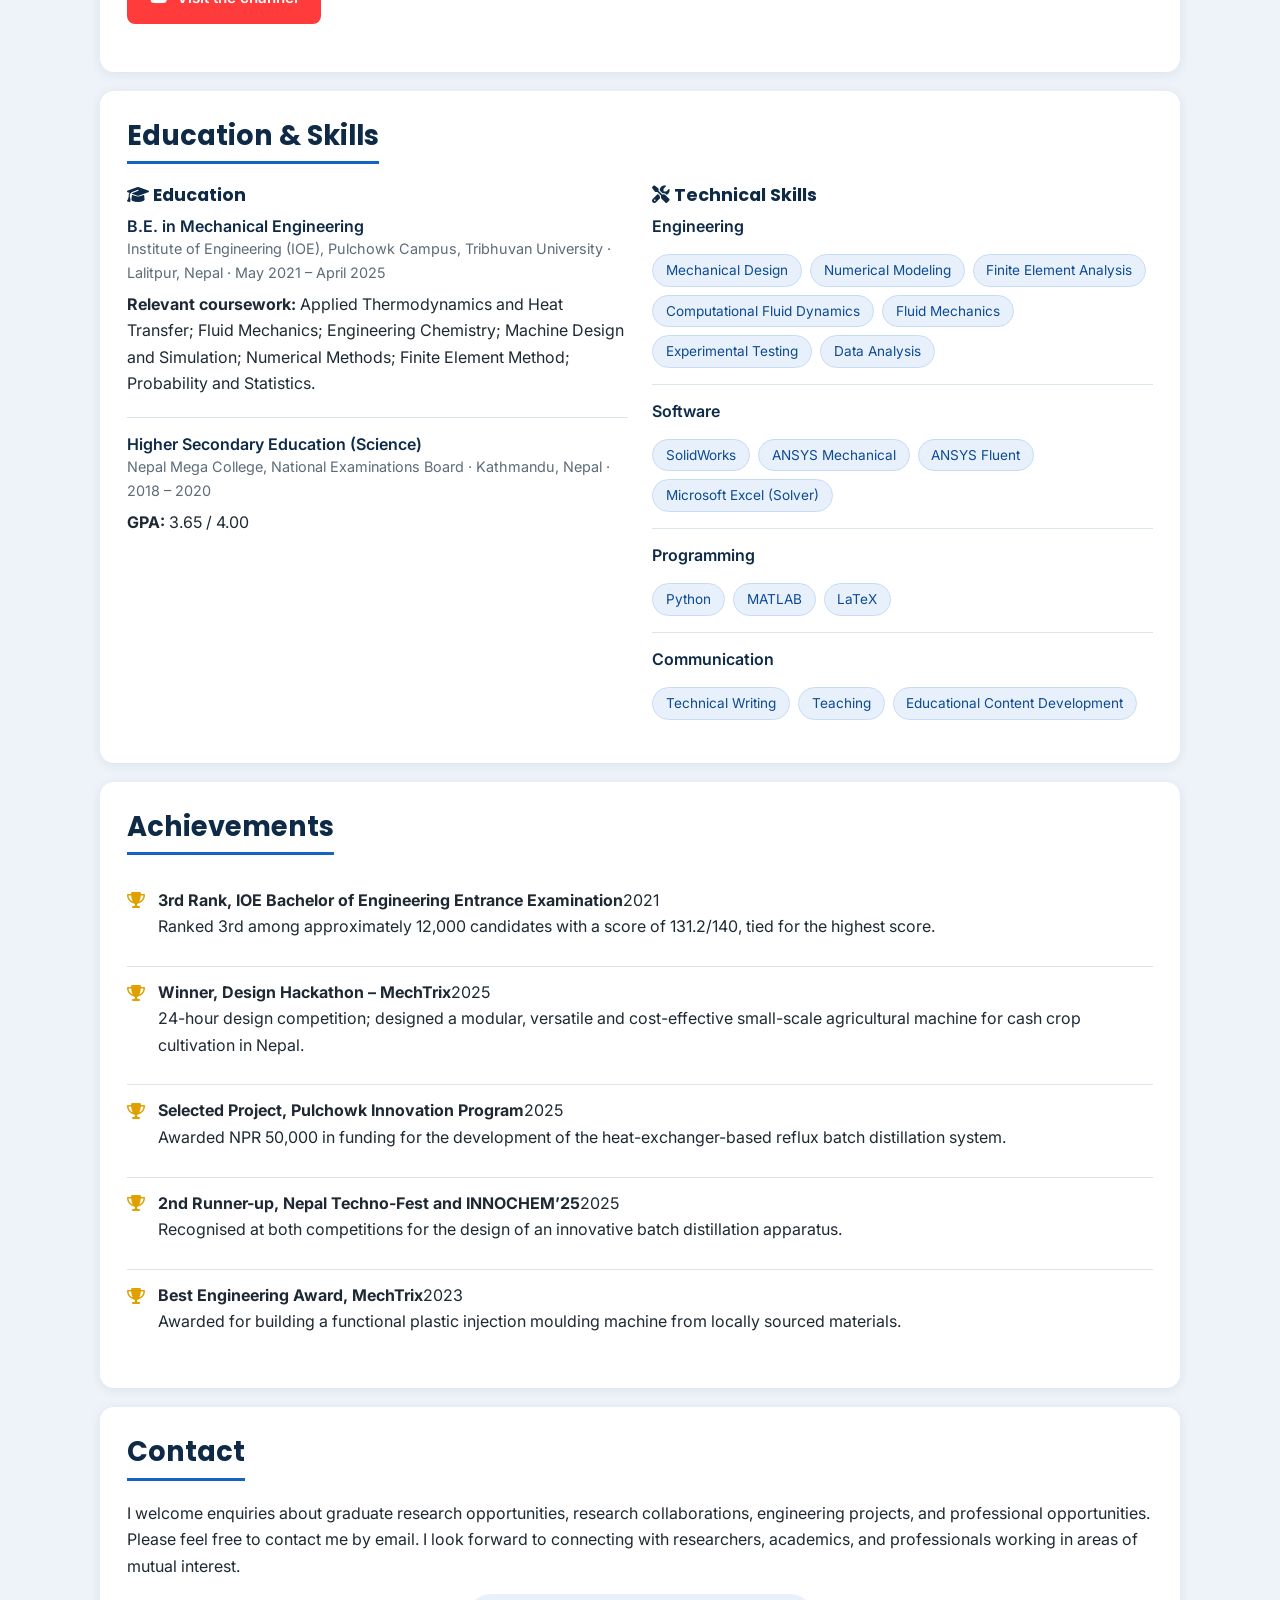
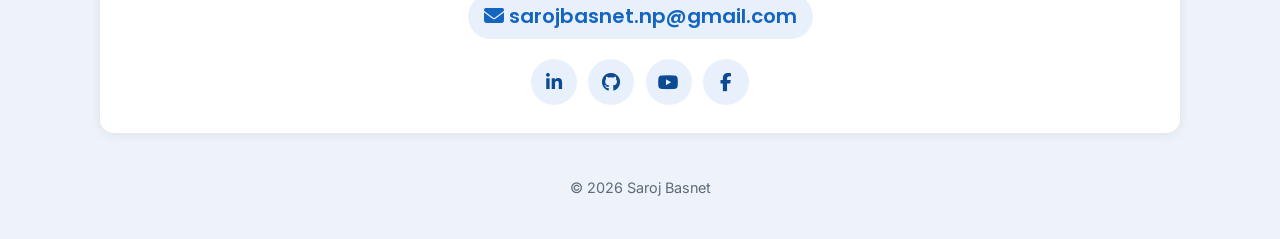
==== commit f124e682: "Update index.html" ====
--- a/index.html
+++ b/index.html
@@ -4,11 +4,19 @@
 <meta charset="UTF-8">
 <meta name="viewport" content="width=device-width, initial-scale=1">
 <title>Saroj Basnet | Mechanical Engineer</title>
-<meta name="description" content="Saroj Basnet is a Mechanical Engineer and Pulchowk Campus graduate, ranked 3rd in the 2021 IOE Entrance Examination.">
+<meta name="description" content="Saroj Basnet is a Mechanical Engineer and Pulchowk Campus graduate working on experimental thermal systems, process modeling and computational mechanics.">
+<meta name="theme-color" content="#0b2545">
+<link rel="canonical" href="https://basnetsaroj.com.np/">
+<meta property="og:type" content="website">
+<meta property="og:url" content="https://basnetsaroj.com.np/">
+<meta property="og:image" content="https://basnetsaroj.com.np/Photos/PP%202.jpg">
+<meta property="og:title" content="Saroj Basnet | Mechanical Engineer">
+<meta property="og:description" content="Mechanical Engineer, Pulchowk Campus graduate. Experimental research, computational modeling and mechanical design.">
+<link rel="icon" href="data:image/svg+xml,%3Csvg xmlns='http://www.w3.org/2000/svg' viewBox='0 0 64 64'%3E%3Crect width='64' height='64' rx='14' fill='%230b2545'/%3E%3Ctext x='50%25' y='54%25' dominant-baseline='middle' text-anchor='middle' font-family='Arial,sans-serif' font-weight='700' font-size='28' fill='%23ffffff'%3ESB%3C/text%3E%3C/svg%3E">
 <link rel="preconnect" href="https://fonts.googleapis.com">
 <link rel="preconnect" href="https://fonts.gstatic.com" crossorigin>
 <link href="https://fonts.googleapis.com/css2?family=Inter:wght@400;500;600&family=Poppins:wght@500;600;700&display=swap" rel="stylesheet">
-<link rel="stylesheet" href="https://cdnjs.cloudflare.com/ajax/libs/font-awesome/6.0.0-beta3/css/all.min.css">
+<link rel="stylesheet" href="https://cdnjs.cloudflare.com/ajax/libs/font-awesome/6.5.2/css/all.min.css">
 <link rel="stylesheet" href="style.css">
 </head>
 <body>
@@ -20,7 +28,7 @@
     <a href="#research">Research</a>
     <a href="#projects">Projects</a>
     <a href="#experience">Experience</a>
-    <a href="#edu_skill">Education & Skills</a>
+    <a href="#edu_skill">Education &amp; Skills</a>
     <a href="#achievements">Achievements</a>
     <a href="#contact">Contact</a>
   </div>
@@ -29,27 +37,32 @@
 <!-- HOME -->
 <header id="home" class="hero section-anchor">
   <div class="hero-inner">
-    <img src="Photos/PP 2.jpg" alt="Saroj Basnet" class="avatar">
+    <img src="Photos/PP 2.jpg" alt="Saroj Basnet" class="avatar" width="1656" height="1619">
     <div class="hero-text">
+      <p class="eyebrow">Mechanical Engineer</p>
       <h1>Saroj Basnet</h1>
-      <p class="title">Mechanical Engineer | Experimental Research &amp; Computational Modeling</p>
-      <p>I am a Mechanical Engineer and a graduate of Pulchowk Campus, Tribhuvan University, with research 
-        experience in experimental thermal systems, process modeling, and computational vibration analysis. 
-        My work includes experimental testing, mechanical design, and numerical modeling using Python, 
-        MATLAB, ANSYS, and SolidWorks. My research interests include thermal systems, clean energy, and mechanical dynamics.</p>
-       <p>I also create YouTube content to help students in Nepal prepare for engineering entrance examinations.</p>
+      <p class="title">Experimental Research &amp; Computational Modeling</p>
+      <p>I am a Mechanical Engineering graduate from Pulchowk Campus, Tribhuvan University, with research
+        experience in experimental thermal systems, process modeling, and computational vibration analysis.
+        I am skilled in experimental testing, energy balance calculations, numerical modeling, and mechanical
+        design using Python, ANSYS, and SolidWorks.</p>
+      <p>I am seeking to apply experimental and computational methods to energy-related engineering problems,
+        with a developing interest in data-driven and machine learning approaches for engineering applications.</p>
       <ul class="chips">
-        <li>Finite Element Analysis (FEA)</li>
+        <li>Finite Element Analysis</li>
         <li>CAD &amp; Mechanical Design</li>
         <li>Computational Modeling</li>
         <li>Thermal Systems</li>
         <li>Vibration Analysis</li>
-        <li>Machine learning for engineering</li>
-        <li>Clean energy</li>
+        <li>Clean Energy</li>
       </ul>
       <div class="actions">
-        <a class="btn solid" href="Photos/Saroj_Basnet_CV.pdf"><i class="fas fa-file-arrow-down"></i> View CV</a>
-        <a class="btn outline" href="#contact"><i class="fas fa-envelope"></i> Get in touch</a>
+        <!-- CV button hidden for now. Remove the comment markers to show it again.
+        <a class="btn solid" href="Saroj_Basnet_CV.pdf"><i class="fas fa-file-arrow-down"></i> View CV</a>
+        -->
+        <a class="btn solid" href="#contact"><i class="fas fa-envelope"></i> Get in touch</a>
+        <a class="btn outline" href="https://www.linkedin.com/in/basnetsaroj" target="_blank" rel="noopener noreferrer"><i class="fab fa-linkedin-in"></i> LinkedIn</a>
+        <a class="btn outline" href="https://github.com/basnetsaroj" target="_blank" rel="noopener noreferrer"><i class="fab fa-github"></i> GitHub</a>
       </div>
     </div>
   </div>
@@ -65,44 +78,29 @@
     <h3>Design, Modeling, and Experimental Assessment of Heat Exchanger-Based Reflux Batch Distillation System for Ethanol–Water Separation</h3>
     <div class="research-body">
       <figure>
-        <img src="Photos/Dist_fab.jpg" alt="Fabricated batch distillation apparatus">
-        <figcaption>Fabricated Experimental Setup</figcaption>
+        <a href="Photos/Dist_fab.jpg" class="zoom" aria-label="Enlarge: fabricated batch distillation apparatus">
+          <img src="Photos/Dist_fab.jpg" alt="Fabricated batch distillation apparatus with labelled components" width="3507" height="3331" loading="lazy">
+        </a>
+        <figcaption>Fabricated experimental setup <span class="hint">(click to enlarge)</span></figcaption>
       </figure>
       <div>
-        <p class="meta">Under review (third round), Journal of Thermal Engineering | June 2024 – August 2026</p>
-        <p>Designed and fabricated a three-tray bubble-cap batch distillation system with a dual-condenser reflux arrangement. 
-          Built a Python dynamic model using NRTL thermodynamics, equilibrium-stage analysis and energy balances to estimate 
-          heating power and reflux ratio without direct flow measurements.</p>
-        <p>In the primary run, the model predicted 83.70% v/v distillate at 1,094.49 mL, against 79% v/v and 1,049 mL measured. 
-          Across three test runs, NRMSE was 6.66% for concentration and 7.83% for volume.</p>
-      <!--   <p class="row">
-          <a class="status" href="https://github.com/basnetsaroj/Batch_distillation_paper/blob/main/3rd%20Draft.pdf" target="_blank" rel="noopener noreferrer">View manuscript 3rd draft</a>
-        </p>  -->
+        <p class="badges">
+          <span class="badge">Manuscript under review</span>
+          <span class="meta">Journal of Thermal Engineering · Pulchowk Campus · June 2024 – April 2025</span>
+        </p>
+        <ul class="points">
+          <li>Designed the complete batch distillation apparatus in SolidWorks, including the boiler,
+            bubble-cap trays, reflux system and condenser.</li>
+          <li>Fabricated and assembled the system using copper brazing, coordinating the manufacturing
+            and integration of components.</li>
+          <li>Conducted performance tests and analysed separation efficiency under varying operating conditions.</li>
+          <li>Developed a Python model to evaluate system performance, validated against experimental data
+            and Aspen Plus simulations.</li>
+        </ul>
       </div>
     </div>
   </article>
-<!--
-  <article class="research-item">
-    <h3>A degenerated-continuum Ritz formulation for the free vibration of rotating pre-twisted, tapered and cambered NACA compressor blades</h3>
-    <div class="research-body">
-      <figure>
-        <img src="Photos/Blade_G.png" alt="Compressor blade vibration analysis">
-        <figcaption>Compressor Blade Geometry</figcaption>
-      </figure>
-      <div>
-        <p class="meta">Manuscript in preparation | June 2025 – ongoing</p>
-        <p>Developed a semi-analytical five-field First-Order Shear Deformation Theory (FSDT) shell model using the Rayleigh–Ritz method 
-          for a rotating NACA 6412 compressor blade. Jacobi-weighted span functions and Legendre chord functions enforce the clamped-root 
-          boundary condition. The formulation incorporates pre-twist, stagger, camber, chord and thickness taper, hub radius, and rotational 
-          effects, including centrifugal, Coriolis and prestress stiffness.</p>
-        <p>Implemented in Python, the model is undergoing comparison with an ANSYS finite element model, 
-          with preliminary natural frequency results agreeing to within 1.5% for the modes compared.</p>
-        <p class="row">
-          <a class="status" href="https://github.com/basnetsaroj/Vibration_plate/blob/main/New_draft.pdf" target="_blank" rel="noopener noreferrer">View manuscript draft</a>
-        </p> 
-      </div>
-    </div>
-  </article> --> 
+
 </section>
 
 <!-- PROJECTS -->
@@ -111,57 +109,68 @@
   <div class="grid-2">
 
     <article class="project">
-      <h3>Design, Fabrication and Experimental Testing of a Batch Distillation System</h3>
-      <img src="Photos/Dist.png" alt="3D model of the improved batch distillation apparatus">
-      <p>
-        Designed, fabricated and experimentally tested an improved distillation
-        system for Nepali traditional liquor (Raksi). Experimental results showed
-        increased ethanol concentration and recovery ratio, alongside reduced
-        amyl alcohol content compared with the traditional distillation method.
-        Selected for the Pulchowk Innovation Program 2025, receiving NPR 50,000
-        in funding.
-      </p>
+      <a href="Photos/Dist.png" class="media zoom" aria-label="Enlarge: batch distillation 3D model">
+        <img src="Photos/Dist.png" alt="3D model comparing the traditional distiller with the improved batch distillation system" width="997" height="610" loading="lazy">
+      </a>
+      <div class="project-body">
+        <span class="badge gold"><i class="fas fa-award"></i> Pulchowk Innovation Program 2025</span>
+        <h3>Design, Fabrication and Experimental Testing of a Batch Distillation System</h3>
+        <p>Designed, fabricated and experimentally tested an improved distillation
+          system for Nepali traditional liquor (Raksi). Experimental results showed
+          increased ethanol concentration and recovery ratio, alongside reduced
+          amyl alcohol content compared with the traditional distillation method.
+          Awarded NPR 50,000 in funding through the Pulchowk Innovation Program, and
+          2nd Runner-up at Nepal Techno-Fest and INNOCHEM’25.</p>
+      </div>
     </article>
 
     <article class="project">
-      <h3>Fabrication of Plastic Injection Molding Machine</h3>
-      <img src="Photos/Inj_Mol.jpg" alt="Fabricated plastic injection moulding machine">
-      <p>
-        Fabricated and assembled a plastic injection molding machine using
-        locally available materials. Participated in machining, assembly and
-        performance testing, demonstrating the machine's basic functionality.
-        Received the Best Engineering Award at MechTrix 2023.
-      </p>
+      <a href="Photos/Inj_Mol.jpg" class="media zoom" aria-label="Enlarge: plastic injection moulding machine">
+        <img src="Photos/Inj_Mol.jpg" alt="Fabricated plastic injection moulding machine in a workshop" width="1856" height="2260" loading="lazy">
+      </a>
+      <div class="project-body">
+        <span class="badge gold"><i class="fas fa-award"></i> Best Engineering Award · MechTrix 2023</span>
+        <h3>Fabrication of a Plastic Injection Moulding Machine</h3>
+        <p class="meta">Student project · Pulchowk Campus · May 2022 – February 2023</p>
+        <p>Manufactured a functional plastic injection moulding machine using
+          locally available materials. Contributed to component fabrication,
+          machining, assembly and performance testing.</p>
+      </div>
     </article>
 
-     <article class="project">
-      <h3>Modular Multi-Crop Cultivation Machine for Nepal: 3D Design Hackathon</h3>
-      <video controls preload="none"
-            poster="Photos/Hakathon_th.jpg">
-        <source src="Videos/Hakathon animation.mp4" type="video/mp4">
-        Your browser does not support the video element.
-      </video>
-
-      <p>Designed and 3D-modelled a low-cost agricultural machine concept
-        for cultivating cash crops in Nepal. Developed as part of a four-member
-        team during a 24-hour design hackathon, winning the MechTrix 2025 competition.</p>
+    <article class="project">
+      <div class="media">
+        <video controls preload="none" poster="Photos/Hakathon_th.jpg" width="1876" height="1054">
+          <source src="Videos/Hakathon animation.mp4" type="video/mp4">
+          Your browser does not support the video element.
+        </video>
+      </div>
+      <div class="project-body">
+        <span class="badge gold"><i class="fas fa-trophy"></i> Winner · MechTrix 2025 Hackathon</span>
+        <h3>Modular Multi-Crop Cultivation Machine for Nepal</h3>
+        <p class="meta">24-hour design hackathon · 2025</p>
+        <p>Designed and 3D-modelled a modular, versatile and cost-effective
+          small-scale agricultural machine for cash crop cultivation in Nepal,
+          as part of a four-member team.</p>
+      </div>
     </article>
 
-    
     <article class="project">
-      <h3>LPG Storage Tank: CAD Modeling and FEA</h3>
-      <img src="Photos/Tank_pic.png" alt="LPG storage tank">
-      <p>
-        Modelled a 1,000 L horizontal LPG storage tank in SolidWorks and
-        performed a static structural simulation in ANSYS under an internal
-        pressure of 15 bar and a liquid fill height of 0.4 m. Examined the
-        resulting stress distribution and deformation.
-      </p>
-      <!--
-      <a class="status"
-        href="https://github.com/sarojbasnet369/Storage_Tank"
-        target="_blank"
-        rel="noopener noreferrer">View project files on GitHub</a> -->
+      <a href="Photos/Tank_pic.png" class="media zoom" aria-label="Enlarge: LPG storage tank model and FEA result">
+        <img src="Photos/Tank_pic.png" alt="CAD model and FEA deformation plot of an LPG storage tank" width="882" height="493" loading="lazy">
+      </a>
+      <div class="project-body">
+        <span class="badge">SolidWorks · ANSYS</span>
+        <h3>LPG Storage Tank: CAD Modeling and FEA</h3>
+        <p>Modelled a 1,000 L horizontal LPG storage tank in SolidWorks and
+          performed a static structural simulation in ANSYS under an internal
+          pressure of 15 bar and a liquid fill height of 0.4 m. Examined the
+          resulting stress distribution and deformation.</p>
+        <!--
+        <a class="status" href="https://github.com/basnetsaroj/Storage_Tank" target="_blank" rel="noopener noreferrer">
+          <i class="fab fa-github"></i> View project files</a>
+        -->
+      </div>
     </article>
 
   </div>
@@ -172,92 +181,115 @@
 <section id="experience" class="card section-anchor">
   <h2>Experience</h2>
 
-  <div class="item">
-    <h4>Technical Content Contributor — Automotive Technology</h4>
-    <p class="meta">Engineering textbook development project · Remote · May – July 2026</p>
-    <p>Contributed to the development of an undergraduate mechanical engineering textbook 
-      aligned with the prescribed university syllabus. Prepared technical figures, worked 
-      examples, multiple-choice questions, review questions and chapter exercises. Also 
-      assisted with editing, formatting and manuscript preparation for publication.</p>
-  </div>
-
-  <div class="item">
-    <h4>Mechanical Engineering Intern</h4>
-    <p class="meta">Gorkha Brewery Pvt. Ltd. (Carlsberg Group) · Mukundapur, Nawalpur · September – October 2024</p>
-    <p>Created plant layouts to support workflow improvement and assisted with the 
-      inspection and documentation of mechanical equipment. Recorded machine operating 
-      hours and maintenance data, gaining exposure to equipment monitoring and maintenance 
-      practices in an industrial production environment.</p>
-  </div>
-
-  <div class="item">
-    <h4>Teaching & Educational Content</h4>
-    <p class="meta">Kathmandu, Nepal · 2022 – 2025</p>
-    <p>Delivered Physics multiple-choice question classes for higher secondary students 
-      at Nepal Mega College and taught engineering entrance preparation classes at 
-      Clamphook Academy. Conducted a scientific calculator workshop for engineering 
-      entrance students at Sagarmatha Engineering College. Also created educational 
-      engineering and science content on YouTube, reaching over 11,000 subscribers and 1.7 million views.</p>
-
-      <p><a class="btn solid yt" href="https://www.youtube.com/@basnet_saroj" target="_blank" 
+  <div class="timeline">
+    <div class="item">
+      <h4>Technical Content Contributor — Automotive Technology</h4>
+      <p class="meta">Engineering Textbook Development Project · Remote · May 2026 – July 2026</p>
+      <ul class="points">
+        <li>Prepared technical content for an undergraduate mechanical engineering textbook aligned
+          with the Tribhuvan University syllabus.</li>
+        <li>Developed technical figures, worked examples, multiple-choice questions, review questions
+          and chapter exercises.</li>
+        <li>Assisted with editing, formatting and preparation of the manuscript for publication.</li>
+      </ul>
+    </div>
+
+    <div class="item">
+      <h4>Physics Instructor</h4>
+      <p class="meta">Clamphook Academy · Kathmandu, Nepal · May 2024 – Present</p>
+      <ul class="points"> 
+        <li>Teach Physics for engineering entrance examination preparation at Clamphook Academy.</li>
+      </ul>
+    </div>
+
+    <div class="item">
+      <h4>Mechanical Engineering Intern</h4>
+      <p class="meta">Gorkha Brewery Pvt. Ltd. (Carlsberg Group) · Nawalpur, Nepal · September 2024 – October 2024</p>
+      <ul class="points">
+        <li>Prepared plant layout drawings to support improved workflow within the facility.</li>
+        <li>Assisted in the inspection and documentation of mechanical equipment.</li>
+        <li>Maintained records of machine operating hours and maintenance activities.</li>
+      </ul>
+    </div>
+
+    <div class="item">
+      <h4>Educational Content Creator (YouTube)</h4>
+      <p class="meta">Self-employed · Online · November 2022 – August 2025</p>
+      <ul class="points">
+        <li>Produced educational content on engineering, science and engineering entrance preparation.</li>
+        <li>Grew the channel to over 11,000 subscribers and more than 1.8 million cumulative views.</li>
+      </ul>
+      <p><a class="btn yt" href="https://www.youtube.com/@basnet_saroj" target="_blank"
         rel="noopener noreferrer"><i class="fab fa-youtube"></i> Visit the channel</a></p>
+    </div>
   </div>
 </section>
 
 
 <!-- EDUCATION & SKILLS -->
 <section id="edu_skill" class="card section-anchor">
-  <h2>Education & Skills</h2>
+  <h2>Education &amp; Skills</h2>
 
   <div class="grid-2">
     <div>
-      <h3>Education</h3>
+      <h3 class="sub"><i class="fas fa-graduation-cap"></i> Education</h3>
 
       <div class="item">
         <h4>B.E. in Mechanical Engineering</h4>
-        <p class="meta">Pulchowk Campus, Tribhuvan University | 2021–2025</p>
-        <p>Result: First Division. </p> 
-        <p>Relevant coursework: Applied Thermodynamics and Heat Transfer, Machine Design and Simulation, 
-          Fluid Mechanics, Energy Resources, Operations Research, Mechanics of Solids, Strength of 
-          Materials, Finite Element Methods, Numerical Methods, Probability and Statistics, 
-          Computer Programming, and Engineering Chemistry.</p>
-      </div>
-
-      <div class="item">
-        <h4>Higher Secondary Education</h4>
-        <p class="meta">Nepal Mega College - National Examinations Board | 2018–2020</p>
-        <p>GPA: 3.65/4.00</p>
+        <p class="meta">Institute of Engineering (IOE), Pulchowk Campus, Tribhuvan University · Lalitpur, Nepal · May 2021 – April 2025</p>
+        <p><strong>Relevant coursework:</strong> Applied Thermodynamics and Heat Transfer; Fluid Mechanics;
+          Engineering Chemistry; Machine Design and Simulation; Numerical Methods; Finite Element Method;
+          Probability and Statistics.</p>
+      </div>
+
+      <div class="item">
+        <h4>Higher Secondary Education (Science)</h4>
+        <p class="meta">Nepal Mega College, National Examinations Board · Kathmandu, Nepal · 2018 – 2020</p>
+        <p><strong>GPA:</strong> 3.65 / 4.00</p>
       </div>
     </div>
 
     <div>
-      <h3>Technical Skills</h3>
-
-      <div class="item">
-        <h4>Engineering & Analysis</h4>
+      <h3 class="sub"><i class="fas fa-screwdriver-wrench"></i> Technical Skills</h3>
+
+      <div class="item">
+        <h4>Engineering</h4>
         <ul class="chips light">
-          <li>Engineering design</li>
-          <li>Numerical modeling</li>
-          <li>Finite element analysis (FEA)</li>
-          <li>Computational fluid dynamics (CFD)</li>
-          <li>Fluid mechanics</li>
-          <li>Experimental testing</li>
-          <li>Data analysis</li>
-          <li>Technical writing</li>
+          <li>Mechanical Design</li>
+          <li>Numerical Modeling</li>
+          <li>Finite Element Analysis</li>
+          <li>Computational Fluid Dynamics</li>
+          <li>Fluid Mechanics</li>
+          <li>Experimental Testing</li>
+          <li>Data Analysis</li>
         </ul>
       </div>
 
       <div class="item">
-        <h4>Software & Tools</h4>
+        <h4>Software</h4>
+        <ul class="chips light">
+          <li>SolidWorks</li>
+          <li>ANSYS Mechanical</li>
+          <li>ANSYS Fluent</li>
+          <li>Microsoft Excel (Solver)</li>
+        </ul>
+      </div>
+
+      <div class="item">
+        <h4>Programming</h4>
         <ul class="chips light">
           <li>Python</li>
           <li>MATLAB</li>
-          <li>SolidWorks</li>
-          <li>AutoCAD</li>
-          <li>ANSYS Mechanical</li>
-          <li>ANSYS Fluent</li>
-          <li>Excel Solver</li>
           <li>LaTeX</li>
+        </ul>
+      </div>
+
+      <div class="item">
+        <h4>Communication</h4>
+        <ul class="chips light">
+          <li>Technical Writing</li>
+          <li>Teaching</li>
+          <li>Educational Content Development</li>
         </ul>
       </div>
     </div>
@@ -269,68 +301,72 @@
 <section id="achievements" class="card section-anchor">
   <h2>Achievements</h2>
   <ul class="awards">
-    <li><strong>3rd Rank, IOE B.E. Entrance Examination 2021</strong> — Ranked 3rd among 12,000 students, scoring 131.2/140.</li>
-    <li><strong>Winner, MechTrix 2025 Design Hackathon</strong> — For the design of a modular agricultural machine.</li>
-    <li><strong>Pulchowk Innovation Program 2025</strong> — Selected project awarded NPR 50,000 in funding.</li>
-    <li><strong>2nd Runner-up, Nepal Techno-Fest 2025 and INNOCHEM’25</strong> — Recognised in both competitions for the batch distillation apparatus.</li>
-    <li><strong>Best Engineering Award, MechTrix 2023</strong> — For the plastic injection molding machine.</li>
+    <li>
+      <div class="award-head"><strong>3rd Rank, IOE Bachelor of Engineering Entrance Examination</strong><span class="year">2021</span></div>
+      <p>Ranked 3rd among approximately 12,000 candidates with a score of 131.2/140, tied for the highest score.</p>
+    </li>
+    <li>
+      <div class="award-head"><strong>Winner, Design Hackathon – MechTrix</strong><span class="year">2025</span></div>
+      <p>24-hour design competition; designed a modular, versatile and cost-effective small-scale agricultural machine for cash crop cultivation in Nepal.</p>
+    </li>
+    <li>
+      <div class="award-head"><strong>Selected Project, Pulchowk Innovation Program</strong><span class="year">2025</span></div>
+      <p>Awarded NPR 50,000 in funding for the development of the heat-exchanger-based reflux batch distillation system.</p>
+    </li>
+    <li>
+      <div class="award-head"><strong>2nd Runner-up, Nepal Techno-Fest and INNOCHEM’25</strong><span class="year">2025</span></div>
+      <p>Recognised at both competitions for the design of an innovative batch distillation apparatus.</p>
+    </li>
+    <li>
+      <div class="award-head"><strong>Best Engineering Award, MechTrix</strong><span class="year">2023</span></div>
+      <p>Awarded for building a functional plastic injection moulding machine from locally sourced materials.</p>
+    </li>
   </ul>
 </section>
 
 
-
-
 <!-- CONTACT -->
-<section id="contact" class="card section-anchor">
+<section id="contact" class="card contact section-anchor">
   <h2>Contact</h2>
-  <p>I welcome enquiries about graduate research opportunities, research collaborations, 
-    engineering projects, and professional opportunities. Please feel free to contact me 
-    by email. I look forward to connecting with researchers, academics, and professionals 
+  <p>I welcome enquiries about graduate research opportunities, research collaborations,
+    engineering projects, and professional opportunities. Please feel free to contact me
+    by email. I look forward to connecting with researchers, academics, and professionals
     working in areas of mutual interest.</p>
 
-  <a class="email"
-    href="https://mail.google.com/mail/?view=cm&to=sarojbasnet.np@gmail.com"
-    target="_blank" rel="noopener noreferrer">
-    sarojbasnet.np@gmail.com
+  <a class="email" href="mailto:sarojbasnet.np@gmail.com">
+    <i class="fas fa-envelope"></i> sarojbasnet.np@gmail.com
   </a>
 
   <ul class="social">
     <li>
-      <a href="https://www.linkedin.com/in/basnetsaroj"
-         target="_blank" rel="noopener noreferrer"
-         aria-label="LinkedIn" title="LinkedIn">
-        <i class="fab fa-linkedin-in"></i>
-      </a>
-    </li>
-    <li>
-      <a href="https://github.com/basnetsaroj"
-         target="_blank" rel="noopener noreferrer"
-         aria-label="GitHub" title="GitHub">
-        <i class="fab fa-github"></i>
-      </a>
-    </li>
-    <li>
-      <a href="https://youtube.com/@basnet_saroj"
-         target="_blank" rel="noopener noreferrer"
-         aria-label="YouTube" title="YouTube">
-        <i class="fab fa-youtube"></i>
-      </a>
-    </li>
-    <li>
-      <a href="https://www.facebook.com/sarojbasnet.er"
-        target="_blank" rel="noopener noreferrer"
-        aria-label="Facebook" title="Facebook">
-        <i class="fab fa-facebook-f"></i>
-      </a>
+      <a href="https://www.linkedin.com/in/basnetsaroj" target="_blank" rel="noopener noreferrer"
+         aria-label="LinkedIn" title="LinkedIn"><i class="fab fa-linkedin-in"></i></a>
+    </li>
+    <li>
+      <a href="https://github.com/basnetsaroj" target="_blank" rel="noopener noreferrer"
+         aria-label="GitHub" title="GitHub"><i class="fab fa-github"></i></a>
+    </li>
+    <li>
+      <a href="https://youtube.com/@basnet_saroj" target="_blank" rel="noopener noreferrer"
+         aria-label="YouTube" title="YouTube"><i class="fab fa-youtube"></i></a>
+    </li>
+    <li>
+      <a href="https://www.facebook.com/sarojbasnet.er" target="_blank" rel="noopener noreferrer"
+         aria-label="Facebook" title="Facebook"><i class="fab fa-facebook-f"></i></a>
     </li>
   </ul>
 </section>
 
-
 </main>
 
-<footer>&copy; 2026 Saroj Basnet</footer>
-<button class="to-top" id="toTop" aria-label="Back to top">↑</button>
+<footer>&copy; <span id="year">2026</span> Saroj Basnet</footer>
+<button class="to-top" id="toTop" aria-label="Back to top"><i class="fas fa-arrow-up"></i></button>
+
+<!-- Image viewer: opens a full-size picture when an image is clicked -->
+<dialog class="lightbox" id="lightbox" aria-label="Image viewer">
+  <button class="lightbox-close" aria-label="Close"><i class="fas fa-xmark"></i></button>
+  <img src="" alt="">
+</dialog>
 
 <script>
   // Highlight the current section in the nav
@@ -346,8 +382,27 @@
 
   // Back-to-top button
   const toTop = document.getElementById('toTop');
-  window.addEventListener('scroll', () => { toTop.classList.toggle('show', window.scrollY > 400); });
+  window.addEventListener('scroll', () => { toTop.classList.toggle('show', window.scrollY > 400); }, { passive: true });
   toTop.addEventListener('click', () => window.scrollTo({ top: 0, behavior: 'smooth' }));
+
+  // Footer year
+  document.getElementById('year').textContent = new Date().getFullYear();
+
+  // Image viewer (falls back to opening the image normally if <dialog> isn't supported)
+  const box = document.getElementById('lightbox');
+  if (box && typeof box.showModal === 'function') {
+    const boxImg = box.querySelector('img');
+    document.querySelectorAll('a.zoom').forEach(a => {
+      a.addEventListener('click', e => {
+        e.preventDefault();
+        const img = a.querySelector('img');
+        boxImg.src = a.href;
+        boxImg.alt = img ? img.alt : '';
+        box.showModal();
+      });
+    });
+    box.addEventListener('click', e => { if (e.target !== boxImg) box.close(); });
+  }
 </script>
 </body>
 </html>
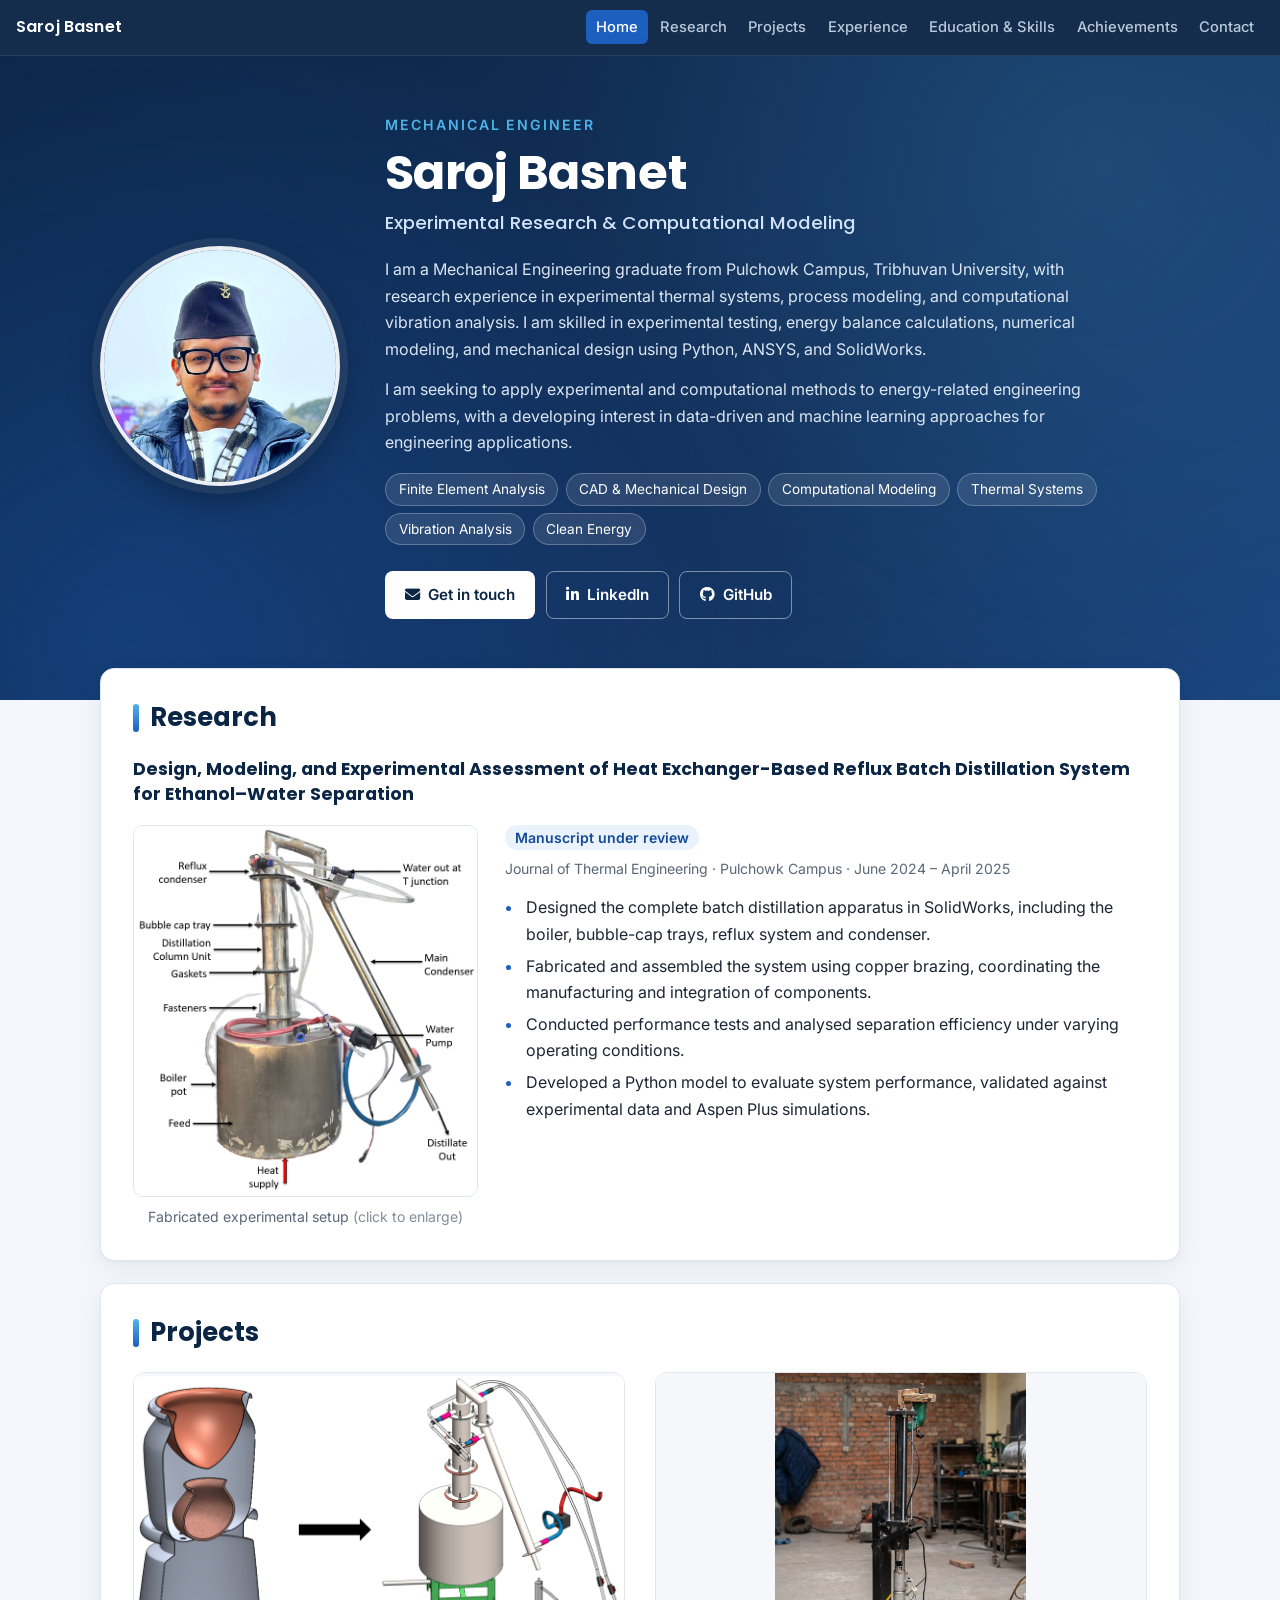
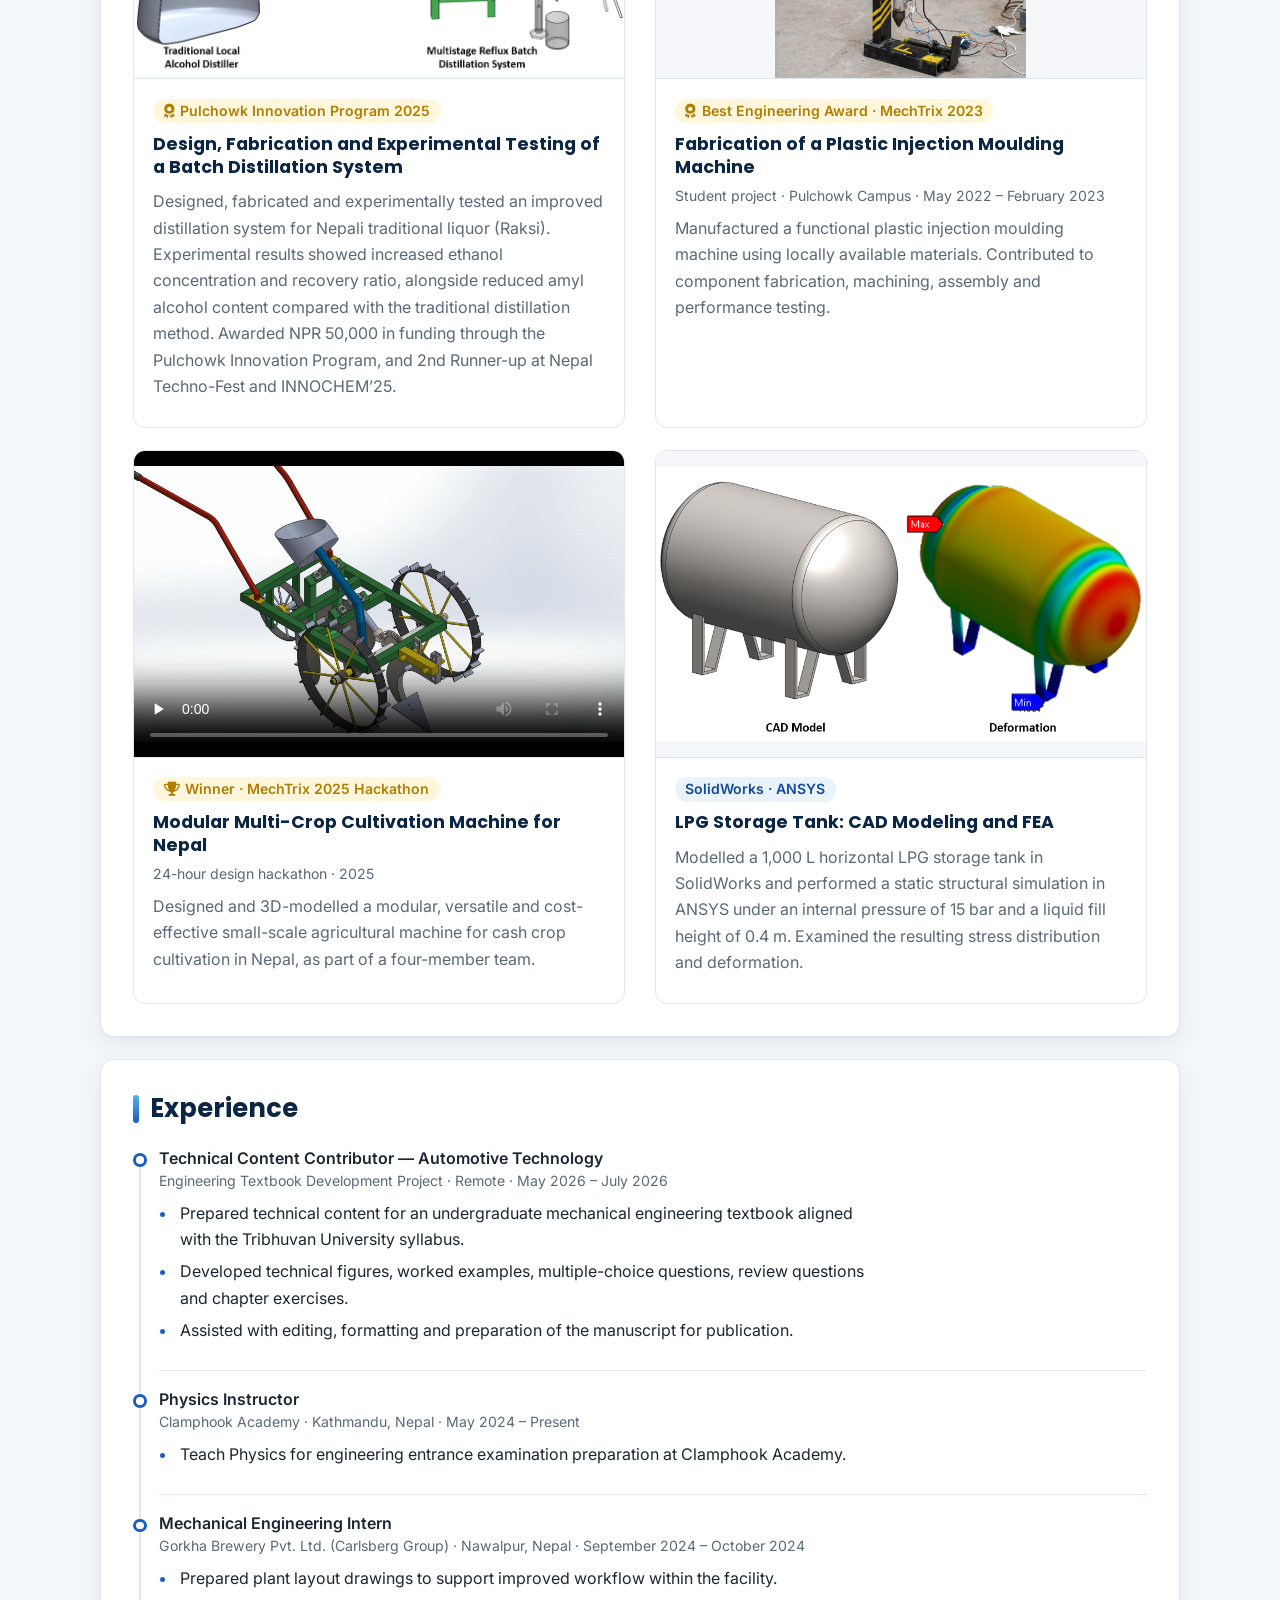
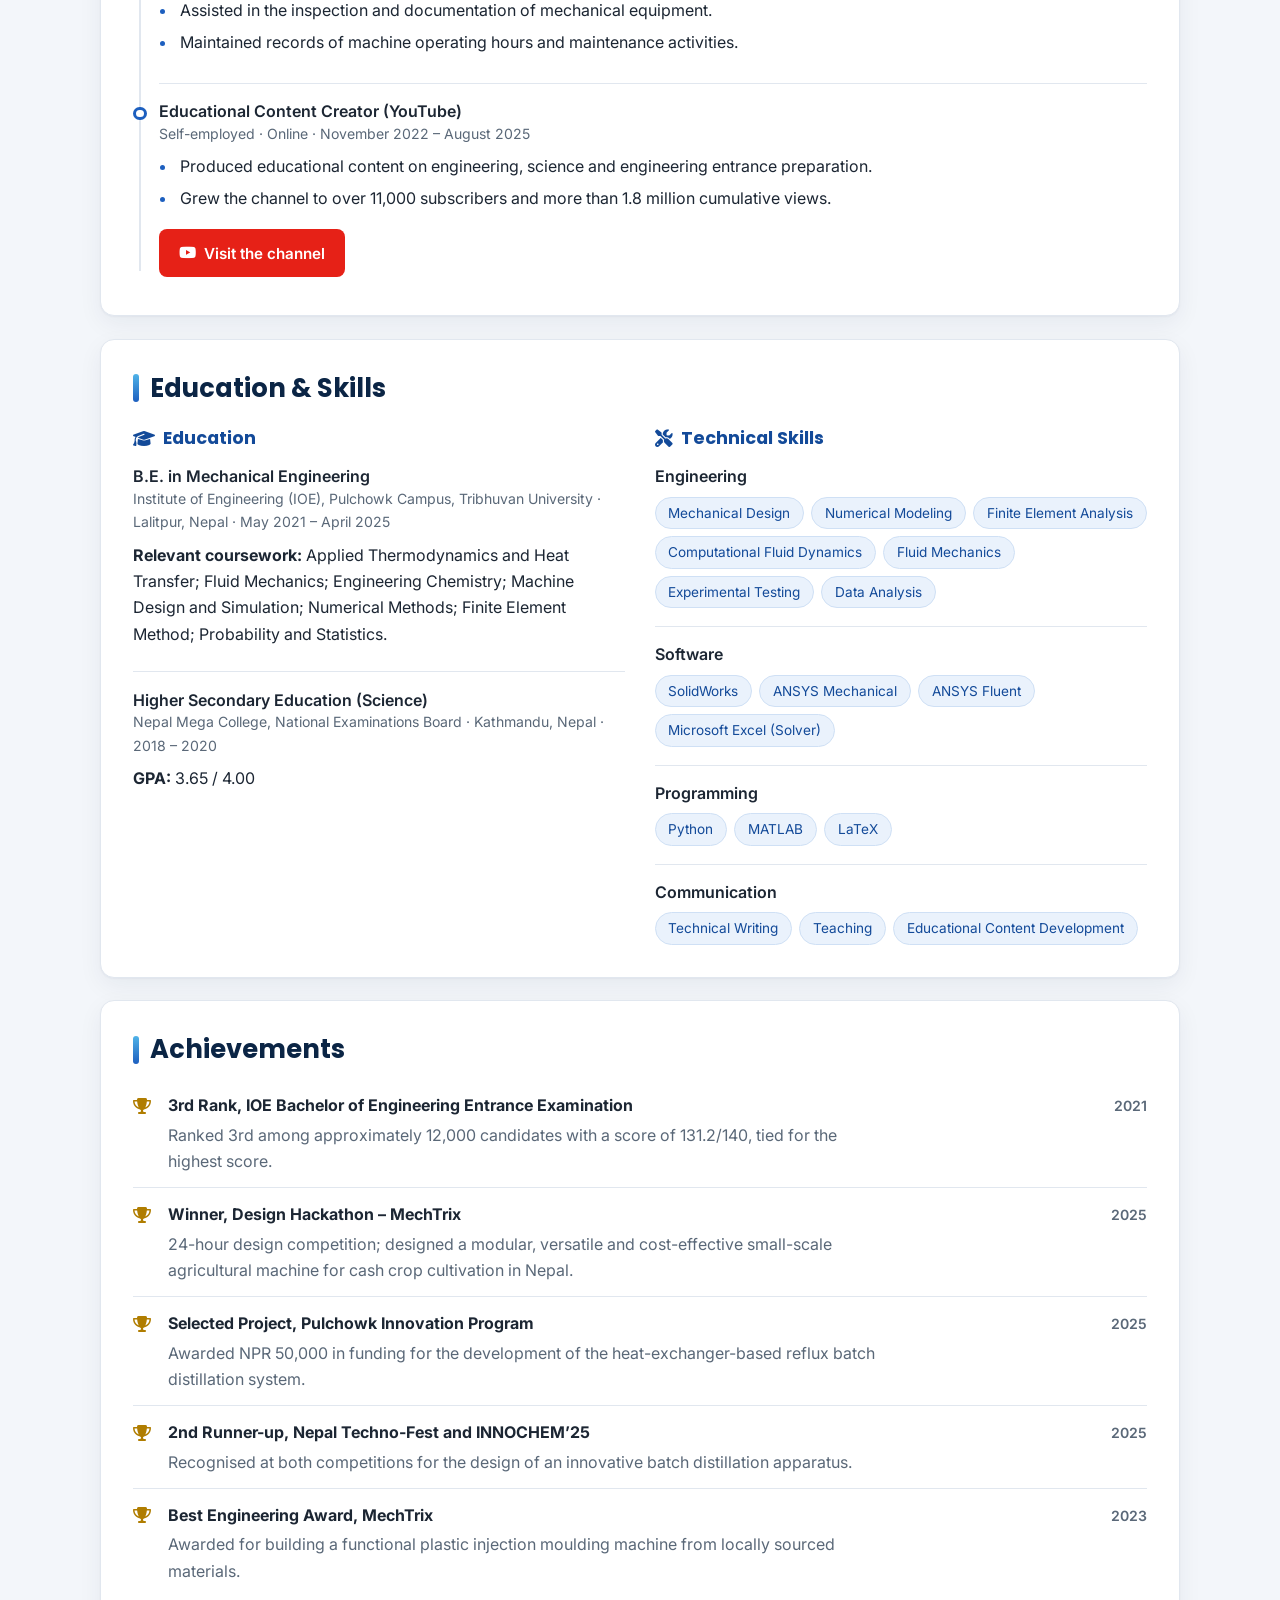
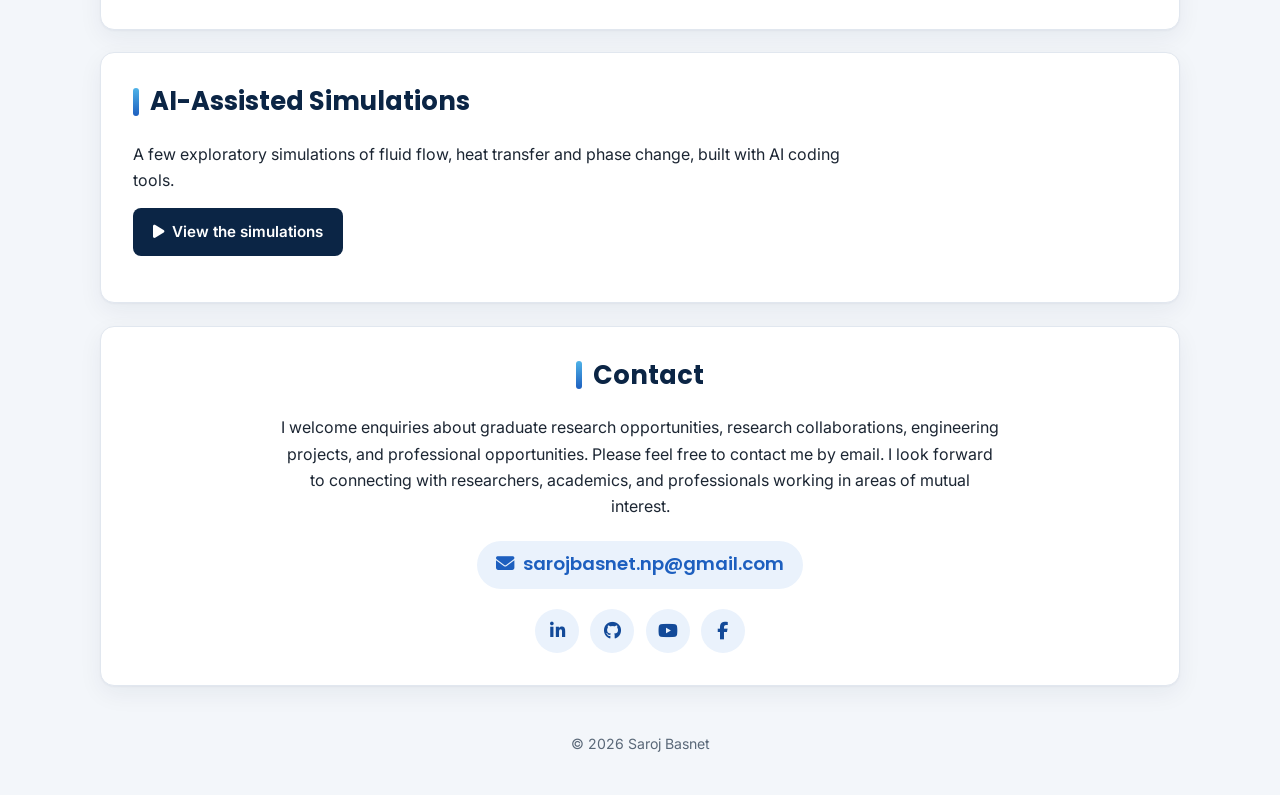
==== commit b72deadd: "Add files via upload" ====
--- a/index.html
+++ b/index.html
@@ -1,408 +1,416 @@
-<!DOCTYPE html>
-<html lang="en">
-<head>
-<meta charset="UTF-8">
-<meta name="viewport" content="width=device-width, initial-scale=1">
-<title>Saroj Basnet | Mechanical Engineer</title>
-<meta name="description" content="Saroj Basnet is a Mechanical Engineer and Pulchowk Campus graduate working on experimental thermal systems, process modeling and computational mechanics.">
-<meta name="theme-color" content="#0b2545">
-<link rel="canonical" href="https://basnetsaroj.com.np/">
-<meta property="og:type" content="website">
-<meta property="og:url" content="https://basnetsaroj.com.np/">
-<meta property="og:image" content="https://basnetsaroj.com.np/Photos/PP%202.jpg">
-<meta property="og:title" content="Saroj Basnet | Mechanical Engineer">
-<meta property="og:description" content="Mechanical Engineer, Pulchowk Campus graduate. Experimental research, computational modeling and mechanical design.">
-<link rel="icon" href="data:image/svg+xml,%3Csvg xmlns='http://www.w3.org/2000/svg' viewBox='0 0 64 64'%3E%3Crect width='64' height='64' rx='14' fill='%230b2545'/%3E%3Ctext x='50%25' y='54%25' dominant-baseline='middle' text-anchor='middle' font-family='Arial,sans-serif' font-weight='700' font-size='28' fill='%23ffffff'%3ESB%3C/text%3E%3C/svg%3E">
-<link rel="preconnect" href="https://fonts.googleapis.com">
-<link rel="preconnect" href="https://fonts.gstatic.com" crossorigin>
-<link href="https://fonts.googleapis.com/css2?family=Inter:wght@400;500;600&family=Poppins:wght@500;600;700&display=swap" rel="stylesheet">
-<link rel="stylesheet" href="https://cdnjs.cloudflare.com/ajax/libs/font-awesome/6.5.2/css/all.min.css">
-<link rel="stylesheet" href="style.css">
-</head>
-<body>
-
-<nav class="nav" aria-label="Main navigation">
-  <a href="#home" class="nav-brand">Saroj Basnet</a>
-  <div class="nav-links">
-    <a href="#home" class="active">Home</a>
-    <a href="#research">Research</a>
-    <a href="#projects">Projects</a>
-    <a href="#experience">Experience</a>
-    <a href="#edu_skill">Education &amp; Skills</a>
-    <a href="#achievements">Achievements</a>
-    <a href="#contact">Contact</a>
-  </div>
-</nav>
-
-<!-- HOME -->
-<header id="home" class="hero section-anchor">
-  <div class="hero-inner">
-    <img src="Photos/PP 2.jpg" alt="Saroj Basnet" class="avatar" width="1656" height="1619">
-    <div class="hero-text">
-      <p class="eyebrow">Mechanical Engineer</p>
-      <h1>Saroj Basnet</h1>
-      <p class="title">Experimental Research &amp; Computational Modeling</p>
-      <p>I am a Mechanical Engineering graduate from Pulchowk Campus, Tribhuvan University, with research
-        experience in experimental thermal systems, process modeling, and computational vibration analysis.
-        I am skilled in experimental testing, energy balance calculations, numerical modeling, and mechanical
-        design using Python, ANSYS, and SolidWorks.</p>
-      <p>I am seeking to apply experimental and computational methods to energy-related engineering problems,
-        with a developing interest in data-driven and machine learning approaches for engineering applications.</p>
-      <ul class="chips">
-        <li>Finite Element Analysis</li>
-        <li>CAD &amp; Mechanical Design</li>
-        <li>Computational Modeling</li>
-        <li>Thermal Systems</li>
-        <li>Vibration Analysis</li>
-        <li>Clean Energy</li>
-      </ul>
-      <div class="actions">
-        <!-- CV button hidden for now. Remove the comment markers to show it again.
-        <a class="btn solid" href="Saroj_Basnet_CV.pdf"><i class="fas fa-file-arrow-down"></i> View CV</a>
-        -->
-        <a class="btn solid" href="#contact"><i class="fas fa-envelope"></i> Get in touch</a>
-        <a class="btn outline" href="https://www.linkedin.com/in/basnetsaroj" target="_blank" rel="noopener noreferrer"><i class="fab fa-linkedin-in"></i> LinkedIn</a>
-        <a class="btn outline" href="https://github.com/basnetsaroj" target="_blank" rel="noopener noreferrer"><i class="fab fa-github"></i> GitHub</a>
-      </div>
-    </div>
-  </div>
-</header>
-
-<main>
-
-<!-- RESEARCH -->
-<section id="research" class="card section-anchor">
-  <h2>Research</h2>
-
-  <article class="research-item">
-    <h3>Design, Modeling, and Experimental Assessment of Heat Exchanger-Based Reflux Batch Distillation System for Ethanol–Water Separation</h3>
-    <div class="research-body">
-      <figure>
-        <a href="Photos/Dist_fab.jpg" class="zoom" aria-label="Enlarge: fabricated batch distillation apparatus">
-          <img src="Photos/Dist_fab.jpg" alt="Fabricated batch distillation apparatus with labelled components" width="3507" height="3331" loading="lazy">
-        </a>
-        <figcaption>Fabricated experimental setup <span class="hint">(click to enlarge)</span></figcaption>
-      </figure>
-      <div>
-        <p class="badges">
-          <span class="badge">Manuscript under review</span>
-          <span class="meta">Journal of Thermal Engineering · Pulchowk Campus · June 2024 – April 2025</span>
-        </p>
-        <ul class="points">
-          <li>Designed the complete batch distillation apparatus in SolidWorks, including the boiler,
-            bubble-cap trays, reflux system and condenser.</li>
-          <li>Fabricated and assembled the system using copper brazing, coordinating the manufacturing
-            and integration of components.</li>
-          <li>Conducted performance tests and analysed separation efficiency under varying operating conditions.</li>
-          <li>Developed a Python model to evaluate system performance, validated against experimental data
-            and Aspen Plus simulations.</li>
-        </ul>
-      </div>
-    </div>
-  </article>
-
-</section>
-
-<!-- PROJECTS -->
-<section id="projects" class="card section-anchor">
-  <h2>Projects</h2>
-  <div class="grid-2">
-
-    <article class="project">
-      <a href="Photos/Dist.png" class="media zoom" aria-label="Enlarge: batch distillation 3D model">
-        <img src="Photos/Dist.png" alt="3D model comparing the traditional distiller with the improved batch distillation system" width="997" height="610" loading="lazy">
-      </a>
-      <div class="project-body">
-        <span class="badge gold"><i class="fas fa-award"></i> Pulchowk Innovation Program 2025</span>
-        <h3>Design, Fabrication and Experimental Testing of a Batch Distillation System</h3>
-        <p>Designed, fabricated and experimentally tested an improved distillation
-          system for Nepali traditional liquor (Raksi). Experimental results showed
-          increased ethanol concentration and recovery ratio, alongside reduced
-          amyl alcohol content compared with the traditional distillation method.
-          Awarded NPR 50,000 in funding through the Pulchowk Innovation Program, and
-          2nd Runner-up at Nepal Techno-Fest and INNOCHEM’25.</p>
-      </div>
-    </article>
-
-    <article class="project">
-      <a href="Photos/Inj_Mol.jpg" class="media zoom" aria-label="Enlarge: plastic injection moulding machine">
-        <img src="Photos/Inj_Mol.jpg" alt="Fabricated plastic injection moulding machine in a workshop" width="1856" height="2260" loading="lazy">
-      </a>
-      <div class="project-body">
-        <span class="badge gold"><i class="fas fa-award"></i> Best Engineering Award · MechTrix 2023</span>
-        <h3>Fabrication of a Plastic Injection Moulding Machine</h3>
-        <p class="meta">Student project · Pulchowk Campus · May 2022 – February 2023</p>
-        <p>Manufactured a functional plastic injection moulding machine using
-          locally available materials. Contributed to component fabrication,
-          machining, assembly and performance testing.</p>
-      </div>
-    </article>
-
-    <article class="project">
-      <div class="media">
-        <video controls preload="none" poster="Photos/Hakathon_th.jpg" width="1876" height="1054">
-          <source src="Videos/Hakathon animation.mp4" type="video/mp4">
-          Your browser does not support the video element.
-        </video>
-      </div>
-      <div class="project-body">
-        <span class="badge gold"><i class="fas fa-trophy"></i> Winner · MechTrix 2025 Hackathon</span>
-        <h3>Modular Multi-Crop Cultivation Machine for Nepal</h3>
-        <p class="meta">24-hour design hackathon · 2025</p>
-        <p>Designed and 3D-modelled a modular, versatile and cost-effective
-          small-scale agricultural machine for cash crop cultivation in Nepal,
-          as part of a four-member team.</p>
-      </div>
-    </article>
-
-    <article class="project">
-      <a href="Photos/Tank_pic.png" class="media zoom" aria-label="Enlarge: LPG storage tank model and FEA result">
-        <img src="Photos/Tank_pic.png" alt="CAD model and FEA deformation plot of an LPG storage tank" width="882" height="493" loading="lazy">
-      </a>
-      <div class="project-body">
-        <span class="badge">SolidWorks · ANSYS</span>
-        <h3>LPG Storage Tank: CAD Modeling and FEA</h3>
-        <p>Modelled a 1,000 L horizontal LPG storage tank in SolidWorks and
-          performed a static structural simulation in ANSYS under an internal
-          pressure of 15 bar and a liquid fill height of 0.4 m. Examined the
-          resulting stress distribution and deformation.</p>
-        <!--
-        <a class="status" href="https://github.com/basnetsaroj/Storage_Tank" target="_blank" rel="noopener noreferrer">
-          <i class="fab fa-github"></i> View project files</a>
-        -->
-      </div>
-    </article>
-
-  </div>
-</section>
-
-
-<!-- EXPERIENCE -->
-<section id="experience" class="card section-anchor">
-  <h2>Experience</h2>
-
-  <div class="timeline">
-    <div class="item">
-      <h4>Technical Content Contributor — Automotive Technology</h4>
-      <p class="meta">Engineering Textbook Development Project · Remote · May 2026 – July 2026</p>
-      <ul class="points">
-        <li>Prepared technical content for an undergraduate mechanical engineering textbook aligned
-          with the Tribhuvan University syllabus.</li>
-        <li>Developed technical figures, worked examples, multiple-choice questions, review questions
-          and chapter exercises.</li>
-        <li>Assisted with editing, formatting and preparation of the manuscript for publication.</li>
-      </ul>
-    </div>
-
-    <div class="item">
-      <h4>Physics Instructor</h4>
-      <p class="meta">Clamphook Academy · Kathmandu, Nepal · May 2024 – Present</p>
-      <ul class="points"> 
-        <li>Teach Physics for engineering entrance examination preparation at Clamphook Academy.</li>
-      </ul>
-    </div>
-
-    <div class="item">
-      <h4>Mechanical Engineering Intern</h4>
-      <p class="meta">Gorkha Brewery Pvt. Ltd. (Carlsberg Group) · Nawalpur, Nepal · September 2024 – October 2024</p>
-      <ul class="points">
-        <li>Prepared plant layout drawings to support improved workflow within the facility.</li>
-        <li>Assisted in the inspection and documentation of mechanical equipment.</li>
-        <li>Maintained records of machine operating hours and maintenance activities.</li>
-      </ul>
-    </div>
-
-    <div class="item">
-      <h4>Educational Content Creator (YouTube)</h4>
-      <p class="meta">Self-employed · Online · November 2022 – August 2025</p>
-      <ul class="points">
-        <li>Produced educational content on engineering, science and engineering entrance preparation.</li>
-        <li>Grew the channel to over 11,000 subscribers and more than 1.8 million cumulative views.</li>
-      </ul>
-      <p><a class="btn yt" href="https://www.youtube.com/@basnet_saroj" target="_blank"
-        rel="noopener noreferrer"><i class="fab fa-youtube"></i> Visit the channel</a></p>
-    </div>
-  </div>
-</section>
-
-
-<!-- EDUCATION & SKILLS -->
-<section id="edu_skill" class="card section-anchor">
-  <h2>Education &amp; Skills</h2>
-
-  <div class="grid-2">
-    <div>
-      <h3 class="sub"><i class="fas fa-graduation-cap"></i> Education</h3>
-
-      <div class="item">
-        <h4>B.E. in Mechanical Engineering</h4>
-        <p class="meta">Institute of Engineering (IOE), Pulchowk Campus, Tribhuvan University · Lalitpur, Nepal · May 2021 – April 2025</p>
-        <p><strong>Relevant coursework:</strong> Applied Thermodynamics and Heat Transfer; Fluid Mechanics;
-          Engineering Chemistry; Machine Design and Simulation; Numerical Methods; Finite Element Method;
-          Probability and Statistics.</p>
-      </div>
-
-      <div class="item">
-        <h4>Higher Secondary Education (Science)</h4>
-        <p class="meta">Nepal Mega College, National Examinations Board · Kathmandu, Nepal · 2018 – 2020</p>
-        <p><strong>GPA:</strong> 3.65 / 4.00</p>
-      </div>
-    </div>
-
-    <div>
-      <h3 class="sub"><i class="fas fa-screwdriver-wrench"></i> Technical Skills</h3>
-
-      <div class="item">
-        <h4>Engineering</h4>
-        <ul class="chips light">
-          <li>Mechanical Design</li>
-          <li>Numerical Modeling</li>
-          <li>Finite Element Analysis</li>
-          <li>Computational Fluid Dynamics</li>
-          <li>Fluid Mechanics</li>
-          <li>Experimental Testing</li>
-          <li>Data Analysis</li>
-        </ul>
-      </div>
-
-      <div class="item">
-        <h4>Software</h4>
-        <ul class="chips light">
-          <li>SolidWorks</li>
-          <li>ANSYS Mechanical</li>
-          <li>ANSYS Fluent</li>
-          <li>Microsoft Excel (Solver)</li>
-        </ul>
-      </div>
-
-      <div class="item">
-        <h4>Programming</h4>
-        <ul class="chips light">
-          <li>Python</li>
-          <li>MATLAB</li>
-          <li>LaTeX</li>
-        </ul>
-      </div>
-
-      <div class="item">
-        <h4>Communication</h4>
-        <ul class="chips light">
-          <li>Technical Writing</li>
-          <li>Teaching</li>
-          <li>Educational Content Development</li>
-        </ul>
-      </div>
-    </div>
-  </div>
-</section>
-
-
-<!-- ACHIEVEMENTS -->
-<section id="achievements" class="card section-anchor">
-  <h2>Achievements</h2>
-  <ul class="awards">
-    <li>
-      <div class="award-head"><strong>3rd Rank, IOE Bachelor of Engineering Entrance Examination</strong><span class="year">2021</span></div>
-      <p>Ranked 3rd among approximately 12,000 candidates with a score of 131.2/140, tied for the highest score.</p>
-    </li>
-    <li>
-      <div class="award-head"><strong>Winner, Design Hackathon – MechTrix</strong><span class="year">2025</span></div>
-      <p>24-hour design competition; designed a modular, versatile and cost-effective small-scale agricultural machine for cash crop cultivation in Nepal.</p>
-    </li>
-    <li>
-      <div class="award-head"><strong>Selected Project, Pulchowk Innovation Program</strong><span class="year">2025</span></div>
-      <p>Awarded NPR 50,000 in funding for the development of the heat-exchanger-based reflux batch distillation system.</p>
-    </li>
-    <li>
-      <div class="award-head"><strong>2nd Runner-up, Nepal Techno-Fest and INNOCHEM’25</strong><span class="year">2025</span></div>
-      <p>Recognised at both competitions for the design of an innovative batch distillation apparatus.</p>
-    </li>
-    <li>
-      <div class="award-head"><strong>Best Engineering Award, MechTrix</strong><span class="year">2023</span></div>
-      <p>Awarded for building a functional plastic injection moulding machine from locally sourced materials.</p>
-    </li>
-  </ul>
-</section>
-
-
-<!-- CONTACT -->
-<section id="contact" class="card contact section-anchor">
-  <h2>Contact</h2>
-  <p>I welcome enquiries about graduate research opportunities, research collaborations,
-    engineering projects, and professional opportunities. Please feel free to contact me
-    by email. I look forward to connecting with researchers, academics, and professionals
-    working in areas of mutual interest.</p>
-
-  <a class="email" href="mailto:sarojbasnet.np@gmail.com">
-    <i class="fas fa-envelope"></i> sarojbasnet.np@gmail.com
-  </a>
-
-  <ul class="social">
-    <li>
-      <a href="https://www.linkedin.com/in/basnetsaroj" target="_blank" rel="noopener noreferrer"
-         aria-label="LinkedIn" title="LinkedIn"><i class="fab fa-linkedin-in"></i></a>
-    </li>
-    <li>
-      <a href="https://github.com/basnetsaroj" target="_blank" rel="noopener noreferrer"
-         aria-label="GitHub" title="GitHub"><i class="fab fa-github"></i></a>
-    </li>
-    <li>
-      <a href="https://youtube.com/@basnet_saroj" target="_blank" rel="noopener noreferrer"
-         aria-label="YouTube" title="YouTube"><i class="fab fa-youtube"></i></a>
-    </li>
-    <li>
-      <a href="https://www.facebook.com/sarojbasnet.er" target="_blank" rel="noopener noreferrer"
-         aria-label="Facebook" title="Facebook"><i class="fab fa-facebook-f"></i></a>
-    </li>
-  </ul>
-</section>
-
-</main>
-
-<footer>&copy; <span id="year">2026</span> Saroj Basnet</footer>
-<button class="to-top" id="toTop" aria-label="Back to top"><i class="fas fa-arrow-up"></i></button>
-
-<!-- Image viewer: opens a full-size picture when an image is clicked -->
-<dialog class="lightbox" id="lightbox" aria-label="Image viewer">
-  <button class="lightbox-close" aria-label="Close"><i class="fas fa-xmark"></i></button>
-  <img src="" alt="">
-</dialog>
-
-<script>
-  // Highlight the current section in the nav
-  const links = document.querySelectorAll('.nav-links a');
-  const io = new IntersectionObserver(entries => {
-    entries.forEach(e => {
-      if (e.isIntersecting) {
-        links.forEach(l => l.classList.toggle('active', l.getAttribute('href') === '#' + e.target.id));
-      }
-    });
-  }, { rootMargin: '-25% 0px -65% 0px' });
-  document.querySelectorAll('.section-anchor').forEach(s => io.observe(s));
-
-  // Back-to-top button
-  const toTop = document.getElementById('toTop');
-  window.addEventListener('scroll', () => { toTop.classList.toggle('show', window.scrollY > 400); }, { passive: true });
-  toTop.addEventListener('click', () => window.scrollTo({ top: 0, behavior: 'smooth' }));
-
-  // Footer year
-  document.getElementById('year').textContent = new Date().getFullYear();
-
-  // Image viewer (falls back to opening the image normally if <dialog> isn't supported)
-  const box = document.getElementById('lightbox');
-  if (box && typeof box.showModal === 'function') {
-    const boxImg = box.querySelector('img');
-    document.querySelectorAll('a.zoom').forEach(a => {
-      a.addEventListener('click', e => {
-        e.preventDefault();
-        const img = a.querySelector('img');
-        boxImg.src = a.href;
-        boxImg.alt = img ? img.alt : '';
-        box.showModal();
-      });
-    });
-    box.addEventListener('click', e => { if (e.target !== boxImg) box.close(); });
-  }
-</script>
-</body>
-</html>
+<!DOCTYPE html>
+<html lang="en">
+<head>
+<meta charset="UTF-8">
+<meta name="viewport" content="width=device-width, initial-scale=1">
+<title>Saroj Basnet | Mechanical Engineer</title>
+<meta name="description" content="Saroj Basnet is a Mechanical Engineer and Pulchowk Campus graduate working on experimental thermal systems, process modeling and computational mechanics.">
+<meta name="theme-color" content="#0b2545">
+<link rel="canonical" href="https://basnetsaroj.com.np/">
+<meta property="og:type" content="website">
+<meta property="og:url" content="https://basnetsaroj.com.np/">
+<meta property="og:image" content="https://basnetsaroj.com.np/Photos/PP%202.jpg">
+<meta property="og:title" content="Saroj Basnet | Mechanical Engineer">
+<meta property="og:description" content="Mechanical Engineer, Pulchowk Campus graduate. Experimental research, computational modeling and mechanical design.">
+<link rel="icon" href="data:image/svg+xml,%3Csvg xmlns='http://www.w3.org/2000/svg' viewBox='0 0 64 64'%3E%3Crect width='64' height='64' rx='14' fill='%230b2545'/%3E%3Ctext x='50%25' y='54%25' dominant-baseline='middle' text-anchor='middle' font-family='Arial,sans-serif' font-weight='700' font-size='28' fill='%23ffffff'%3ESB%3C/text%3E%3C/svg%3E">
+<link rel="preconnect" href="https://fonts.googleapis.com">
+<link rel="preconnect" href="https://fonts.gstatic.com" crossorigin>
+<link href="https://fonts.googleapis.com/css2?family=Inter:wght@400;500;600&family=Poppins:wght@500;600;700&display=swap" rel="stylesheet">
+<link rel="stylesheet" href="https://cdnjs.cloudflare.com/ajax/libs/font-awesome/6.5.2/css/all.min.css">
+<link rel="stylesheet" href="style.css">
+</head>
+<body>
+
+<nav class="nav" aria-label="Main navigation">
+  <a href="#home" class="nav-brand">Saroj Basnet</a>
+  <div class="nav-links">
+    <a href="#home" class="active">Home</a>
+    <a href="#research">Research</a>
+    <a href="#projects">Projects</a>
+    <a href="#experience">Experience</a>
+    <a href="#edu_skill">Education &amp; Skills</a>
+    <a href="#achievements">Achievements</a>
+    <a href="#contact">Contact</a>
+  </div>
+</nav>
+
+<!-- HOME -->
+<header id="home" class="hero section-anchor">
+  <div class="hero-inner">
+    <img src="Photos/PP 2.jpg" alt="Saroj Basnet" class="avatar" width="1656" height="1619">
+    <div class="hero-text">
+      <p class="eyebrow">Mechanical Engineer</p>
+      <h1>Saroj Basnet</h1>
+      <p class="title">Experimental Research &amp; Computational Modeling</p>
+      <p>I am a Mechanical Engineering graduate from Pulchowk Campus, Tribhuvan University, with research
+        experience in experimental thermal systems, process modeling, and computational vibration analysis.
+        I am skilled in experimental testing, energy balance calculations, numerical modeling, and mechanical
+        design using Python, ANSYS, and SolidWorks.</p>
+      <p>I am seeking to apply experimental and computational methods to energy-related engineering problems,
+        with a developing interest in data-driven and machine learning approaches for engineering applications.</p>
+      <ul class="chips">
+        <li>Finite Element Analysis</li>
+        <li>CAD &amp; Mechanical Design</li>
+        <li>Computational Modeling</li>
+        <li>Thermal Systems</li>
+        <li>Vibration Analysis</li>
+        <li>Clean Energy</li>
+      </ul>
+      <div class="actions">
+        <!-- CV button hidden for now. Remove the comment markers to show it again.
+        <a class="btn solid" href="Saroj_Basnet_CV.pdf"><i class="fas fa-file-arrow-down"></i> View CV</a>
+        -->
+        <a class="btn solid" href="#contact"><i class="fas fa-envelope"></i> Get in touch</a>
+        <a class="btn outline" href="https://www.linkedin.com/in/basnetsaroj" target="_blank" rel="noopener noreferrer"><i class="fab fa-linkedin-in"></i> LinkedIn</a>
+        <a class="btn outline" href="https://github.com/basnetsaroj" target="_blank" rel="noopener noreferrer"><i class="fab fa-github"></i> GitHub</a>
+      </div>
+    </div>
+  </div>
+</header>
+
+<main>
+
+<!-- RESEARCH -->
+<section id="research" class="card section-anchor">
+  <h2>Research</h2>
+
+  <article class="research-item">
+    <h3>Design, Modeling, and Experimental Assessment of Heat Exchanger-Based Reflux Batch Distillation System for Ethanol–Water Separation</h3>
+    <div class="research-body">
+      <figure>
+        <a href="Photos/Dist_fab.jpg" class="zoom" aria-label="Enlarge: fabricated batch distillation apparatus">
+          <img src="Photos/Dist_fab.jpg" alt="Fabricated batch distillation apparatus with labelled components" width="3507" height="3331" loading="lazy">
+        </a>
+        <figcaption>Fabricated experimental setup <span class="hint">(click to enlarge)</span></figcaption>
+      </figure>
+      <div>
+        <p class="badges">
+          <span class="badge">Manuscript under review</span>
+          <span class="meta">Journal of Thermal Engineering · Pulchowk Campus · June 2024 – April 2025</span>
+        </p>
+        <ul class="points">
+          <li>Designed the complete batch distillation apparatus in SolidWorks, including the boiler,
+            bubble-cap trays, reflux system and condenser.</li>
+          <li>Fabricated and assembled the system using copper brazing, coordinating the manufacturing
+            and integration of components.</li>
+          <li>Conducted performance tests and analysed separation efficiency under varying operating conditions.</li>
+          <li>Developed a Python model to evaluate system performance, validated against experimental data
+            and Aspen Plus simulations.</li>
+        </ul>
+      </div>
+    </div>
+  </article>
+
+</section>
+
+<!-- PROJECTS -->
+<section id="projects" class="card section-anchor">
+  <h2>Projects</h2>
+  <div class="grid-2">
+
+    <article class="project">
+      <a href="Photos/Dist.png" class="media zoom" aria-label="Enlarge: batch distillation 3D model">
+        <img src="Photos/Dist.png" alt="3D model comparing the traditional distiller with the improved batch distillation system" width="997" height="610" loading="lazy">
+      </a>
+      <div class="project-body">
+        <span class="badge gold"><i class="fas fa-award"></i> Pulchowk Innovation Program 2025</span>
+        <h3>Design, Fabrication and Experimental Testing of a Batch Distillation System</h3>
+        <p>Designed, fabricated and experimentally tested an improved distillation
+          system for Nepali traditional liquor (Raksi). Experimental results showed
+          increased ethanol concentration and recovery ratio, alongside reduced
+          amyl alcohol content compared with the traditional distillation method.
+          Awarded NPR 50,000 in funding through the Pulchowk Innovation Program, and
+          2nd Runner-up at Nepal Techno-Fest and INNOCHEM’25.</p>
+      </div>
+    </article>
+
+    <article class="project">
+      <a href="Photos/Inj_Mol.jpg" class="media zoom" aria-label="Enlarge: plastic injection moulding machine">
+        <img src="Photos/Inj_Mol.jpg" alt="Fabricated plastic injection moulding machine in a workshop" width="1856" height="2260" loading="lazy">
+      </a>
+      <div class="project-body">
+        <span class="badge gold"><i class="fas fa-award"></i> Best Engineering Award · MechTrix 2023</span>
+        <h3>Fabrication of a Plastic Injection Moulding Machine</h3>
+        <p class="meta">Student project · Pulchowk Campus · May 2022 – February 2023</p>
+        <p>Manufactured a functional plastic injection moulding machine using
+          locally available materials. Contributed to component fabrication,
+          machining, assembly and performance testing.</p>
+      </div>
+    </article>
+
+    <article class="project">
+      <div class="media">
+        <video controls preload="none" poster="Photos/Hakathon_th.jpg" width="1876" height="1054">
+          <source src="Videos/Hakathon animation.mp4" type="video/mp4">
+          Your browser does not support the video element.
+        </video>
+      </div>
+      <div class="project-body">
+        <span class="badge gold"><i class="fas fa-trophy"></i> Winner · MechTrix 2025 Hackathon</span>
+        <h3>Modular Multi-Crop Cultivation Machine for Nepal</h3>
+        <p class="meta">24-hour design hackathon · 2025</p>
+        <p>Designed and 3D-modelled a modular, versatile and cost-effective
+          small-scale agricultural machine for cash crop cultivation in Nepal,
+          as part of a four-member team.</p>
+      </div>
+    </article>
+
+    <article class="project">
+      <a href="Photos/Tank_pic.png" class="media zoom" aria-label="Enlarge: LPG storage tank model and FEA result">
+        <img src="Photos/Tank_pic.png" alt="CAD model and FEA deformation plot of an LPG storage tank" width="882" height="493" loading="lazy">
+      </a>
+      <div class="project-body">
+        <span class="badge">SolidWorks · ANSYS</span>
+        <h3>LPG Storage Tank: CAD Modeling and FEA</h3>
+        <p>Modelled a 1,000 L horizontal LPG storage tank in SolidWorks and
+          performed a static structural simulation in ANSYS under an internal
+          pressure of 15 bar and a liquid fill height of 0.4 m. Examined the
+          resulting stress distribution and deformation.</p>
+        <!--
+        <a class="status" href="https://github.com/basnetsaroj/Storage_Tank" target="_blank" rel="noopener noreferrer">
+          <i class="fab fa-github"></i> View project files</a>
+        -->
+      </div>
+    </article>
+
+  </div>
+</section>
+
+
+<!-- EXPERIENCE -->
+<section id="experience" class="card section-anchor">
+  <h2>Experience</h2>
+
+  <div class="timeline">
+    <div class="item">
+      <h4>Technical Content Contributor — Automotive Technology</h4>
+      <p class="meta">Engineering Textbook Development Project · Remote · May 2026 – July 2026</p>
+      <ul class="points">
+        <li>Prepared technical content for an undergraduate mechanical engineering textbook aligned
+          with the Tribhuvan University syllabus.</li>
+        <li>Developed technical figures, worked examples, multiple-choice questions, review questions
+          and chapter exercises.</li>
+        <li>Assisted with editing, formatting and preparation of the manuscript for publication.</li>
+      </ul>
+    </div>
+
+    <div class="item">
+      <h4>Physics Instructor</h4>
+      <p class="meta">Clamphook Academy · Kathmandu, Nepal · May 2024 – Present</p>
+      <ul class="points"> 
+        <li>Teach Physics for engineering entrance examination preparation at Clamphook Academy.</li>
+      </ul>
+    </div>
+
+    <div class="item">
+      <h4>Mechanical Engineering Intern</h4>
+      <p class="meta">Gorkha Brewery Pvt. Ltd. (Carlsberg Group) · Nawalpur, Nepal · September 2024 – October 2024</p>
+      <ul class="points">
+        <li>Prepared plant layout drawings to support improved workflow within the facility.</li>
+        <li>Assisted in the inspection and documentation of mechanical equipment.</li>
+        <li>Maintained records of machine operating hours and maintenance activities.</li>
+      </ul>
+    </div>
+
+    <div class="item">
+      <h4>Educational Content Creator (YouTube)</h4>
+      <p class="meta">Self-employed · Online · November 2022 – August 2025</p>
+      <ul class="points">
+        <li>Produced educational content on engineering, science and engineering entrance preparation.</li>
+        <li>Grew the channel to over 11,000 subscribers and more than 1.8 million cumulative views.</li>
+      </ul>
+      <p><a class="btn yt" href="https://www.youtube.com/@basnet_saroj" target="_blank"
+        rel="noopener noreferrer"><i class="fab fa-youtube"></i> Visit the channel</a></p>
+    </div>
+  </div>
+</section>
+
+
+<!-- EDUCATION & SKILLS -->
+<section id="edu_skill" class="card section-anchor">
+  <h2>Education &amp; Skills</h2>
+
+  <div class="grid-2">
+    <div>
+      <h3 class="sub"><i class="fas fa-graduation-cap"></i> Education</h3>
+
+      <div class="item">
+        <h4>B.E. in Mechanical Engineering</h4>
+        <p class="meta">Institute of Engineering (IOE), Pulchowk Campus, Tribhuvan University · Lalitpur, Nepal · May 2021 – April 2025</p>
+        <p><strong>Relevant coursework:</strong> Applied Thermodynamics and Heat Transfer; Fluid Mechanics;
+          Engineering Chemistry; Machine Design and Simulation; Numerical Methods; Finite Element Method;
+          Probability and Statistics.</p>
+      </div>
+
+      <div class="item">
+        <h4>Higher Secondary Education (Science)</h4>
+        <p class="meta">Nepal Mega College, National Examinations Board · Kathmandu, Nepal · 2018 – 2020</p>
+        <p><strong>GPA:</strong> 3.65 / 4.00</p>
+      </div>
+    </div>
+
+    <div>
+      <h3 class="sub"><i class="fas fa-screwdriver-wrench"></i> Technical Skills</h3>
+
+      <div class="item">
+        <h4>Engineering</h4>
+        <ul class="chips light">
+          <li>Mechanical Design</li>
+          <li>Numerical Modeling</li>
+          <li>Finite Element Analysis</li>
+          <li>Computational Fluid Dynamics</li>
+          <li>Fluid Mechanics</li>
+          <li>Experimental Testing</li>
+          <li>Data Analysis</li>
+        </ul>
+      </div>
+
+      <div class="item">
+        <h4>Software</h4>
+        <ul class="chips light">
+          <li>SolidWorks</li>
+          <li>ANSYS Mechanical</li>
+          <li>ANSYS Fluent</li>
+          <li>Microsoft Excel (Solver)</li>
+        </ul>
+      </div>
+
+      <div class="item">
+        <h4>Programming</h4>
+        <ul class="chips light">
+          <li>Python</li>
+          <li>MATLAB</li>
+          <li>LaTeX</li>
+        </ul>
+      </div>
+
+      <div class="item">
+        <h4>Communication</h4>
+        <ul class="chips light">
+          <li>Technical Writing</li>
+          <li>Teaching</li>
+          <li>Educational Content Development</li>
+        </ul>
+      </div>
+    </div>
+  </div>
+</section>
+
+
+<!-- ACHIEVEMENTS -->
+<section id="achievements" class="card section-anchor">
+  <h2>Achievements</h2>
+  <ul class="awards">
+    <li>
+      <div class="award-head"><strong>3rd Rank, IOE Bachelor of Engineering Entrance Examination</strong><span class="year">2021</span></div>
+      <p>Ranked 3rd among approximately 12,000 candidates with a score of 131.2/140, tied for the highest score.</p>
+    </li>
+    <li>
+      <div class="award-head"><strong>Winner, Design Hackathon – MechTrix</strong><span class="year">2025</span></div>
+      <p>24-hour design competition; designed a modular, versatile and cost-effective small-scale agricultural machine for cash crop cultivation in Nepal.</p>
+    </li>
+    <li>
+      <div class="award-head"><strong>Selected Project, Pulchowk Innovation Program</strong><span class="year">2025</span></div>
+      <p>Awarded NPR 50,000 in funding for the development of the heat-exchanger-based reflux batch distillation system.</p>
+    </li>
+    <li>
+      <div class="award-head"><strong>2nd Runner-up, Nepal Techno-Fest and INNOCHEM’25</strong><span class="year">2025</span></div>
+      <p>Recognised at both competitions for the design of an innovative batch distillation apparatus.</p>
+    </li>
+    <li>
+      <div class="award-head"><strong>Best Engineering Award, MechTrix</strong><span class="year">2023</span></div>
+      <p>Awarded for building a functional plastic injection moulding machine from locally sourced materials.</p>
+    </li>
+  </ul>
+</section>
+
+
+<!-- AI-ASSISTED SIMULATIONS (full content on simulations.html) -->
+<section id="ai-simulations" class="card section-anchor">
+  <h2>AI-Assisted Simulations</h2>
+  <p>A few exploratory simulations of fluid flow, heat transfer and phase change, built with AI coding tools.</p>
+  <p><a class="btn navy" href="simulations.html"><i class="fas fa-play"></i> View the simulations</a></p>
+</section>
+
+
+<!-- CONTACT -->
+<section id="contact" class="card contact section-anchor">
+  <h2>Contact</h2>
+  <p>I welcome enquiries about graduate research opportunities, research collaborations,
+    engineering projects, and professional opportunities. Please feel free to contact me
+    by email. I look forward to connecting with researchers, academics, and professionals
+    working in areas of mutual interest.</p>
+
+  <a class="email" href="mailto:sarojbasnet.np@gmail.com">
+    <i class="fas fa-envelope"></i> sarojbasnet.np@gmail.com
+  </a>
+
+  <ul class="social">
+    <li>
+      <a href="https://www.linkedin.com/in/basnetsaroj" target="_blank" rel="noopener noreferrer"
+         aria-label="LinkedIn" title="LinkedIn"><i class="fab fa-linkedin-in"></i></a>
+    </li>
+    <li>
+      <a href="https://github.com/basnetsaroj" target="_blank" rel="noopener noreferrer"
+         aria-label="GitHub" title="GitHub"><i class="fab fa-github"></i></a>
+    </li>
+    <li>
+      <a href="https://youtube.com/@basnet_saroj" target="_blank" rel="noopener noreferrer"
+         aria-label="YouTube" title="YouTube"><i class="fab fa-youtube"></i></a>
+    </li>
+    <li>
+      <a href="https://www.facebook.com/sarojbasnet.er" target="_blank" rel="noopener noreferrer"
+         aria-label="Facebook" title="Facebook"><i class="fab fa-facebook-f"></i></a>
+    </li>
+  </ul>
+</section>
+
+</main>
+
+<footer>&copy; <span id="year">2026</span> Saroj Basnet</footer>
+<button class="to-top" id="toTop" aria-label="Back to top"><i class="fas fa-arrow-up"></i></button>
+
+<!-- Image viewer: opens a full-size picture when an image is clicked -->
+<dialog class="lightbox" id="lightbox" aria-label="Image viewer">
+  <button class="lightbox-close" aria-label="Close"><i class="fas fa-xmark"></i></button>
+  <img src="" alt="">
+</dialog>
+
+<script>
+  // Highlight the current section in the nav
+  const links = document.querySelectorAll('.nav-links a');
+  const io = new IntersectionObserver(entries => {
+    entries.forEach(e => {
+      if (e.isIntersecting) {
+        links.forEach(l => l.classList.toggle('active', l.getAttribute('href') === '#' + e.target.id));
+      }
+    });
+  }, { rootMargin: '-25% 0px -65% 0px' });
+  document.querySelectorAll('.section-anchor').forEach(s => io.observe(s));
+
+  // Back-to-top button
+  const toTop = document.getElementById('toTop');
+  window.addEventListener('scroll', () => { toTop.classList.toggle('show', window.scrollY > 400); }, { passive: true });
+  toTop.addEventListener('click', () => window.scrollTo({ top: 0, behavior: 'smooth' }));
+
+  // Footer year
+  document.getElementById('year').textContent = new Date().getFullYear();
+
+  // Image viewer (falls back to opening the image normally if <dialog> isn't supported)
+  const box = document.getElementById('lightbox');
+  if (box && typeof box.showModal === 'function') {
+    const boxImg = box.querySelector('img');
+    document.querySelectorAll('a.zoom').forEach(a => {
+      a.addEventListener('click', e => {
+        e.preventDefault();
+        const img = a.querySelector('img');
+        boxImg.src = a.href;
+        boxImg.alt = img ? img.alt : '';
+        box.showModal();
+      });
+    });
+    box.addEventListener('click', e => { if (e.target !== boxImg) box.close(); });
+  }
+</script>
+</body>
+</html>
--- a/style.css
+++ b/style.css
@@ -6,14 +6,18 @@
 
 :root {
   /* ----- Colours ----- */
-  --navy: #0e2a47;
-  --blue: #1565c0;
-  --blue-dark: #0d4a94;
-  --sky: #e8f1fb;
-  --bg: #eef3f9;
-  --ink: #1f2933;
-  --muted: #5d6b79;
-  --line: #dbe3ec;
+  --navy: #0b2545;
+  --navy-2: #13315c;
+  --blue: #1d5fbf;
+  --blue-dark: #134a99;
+  --accent: #4fb3e8;      /* light accent used on the dark hero */
+  --sky: #eaf2fc;
+  --bg: #f3f6fa;
+  --ink: #1c2633;
+  --muted: #5a6878;
+  --line: #e1e7ef;
+  --gold: #b07d00;
+  --gold-bg: #fff6dc;
 
   /* ----- Fonts ----- */
   --head: "Poppins", system-ui, sans-serif;
@@ -21,42 +25,40 @@
 
   /* ----- Font sizes (DESKTOP / LAPTOP) ----- */
   --fs-body: 1rem;        /* all normal paragraphs */
-  --fs-small: 0.9rem;     /* dates, captions, notes, status badges */
+  --fs-small: 0.88rem;    /* dates, captions, notes, badges */
   --fs-nav: 0.92rem;      /* menu links */
   --fs-chip: 0.85rem;     /* tags */
-  --fs-btn: 0.95rem;      /* buttons and "view" links */
+  --fs-btn: 0.95rem;      /* buttons */
   --fs-h1: 3rem;          /* your name */
   --fs-tagline: 1.15rem;  /* line under your name */
-  --fs-h2: 1.7rem;        /* section titles */
+  --fs-h2: 1.6rem;        /* section titles */
   --fs-h3: 1.1rem;        /* research and project titles */
   --fs-h4: 1rem;          /* small item titles (education, experience) */
-  --fs-email: 1.25rem;    /* email address in Contact */
+  --fs-email: 1.15rem;    /* email address in Contact */
   --lh-body: 1.65;        /* line height */
 
   /* ----- Spacing (DESKTOP) ----- */
-  --space-card: 1.7rem;     /* padding inside each card */
-  --space-gap: 1.2rem;    /* gap between columns and cards */
-  --space-page: 0.9rem;     /* left and right page margin */
-  --anchor-offset: 60px;  /* space above a section after a menu click */
+  --space-card: 2rem;     /* padding inside each card */
+  --space-gap: 1.4rem;    /* gap between columns and cards */
+  --space-page: 1rem;     /* left and right page margin */
+  --anchor-offset: 64px;  /* space above a section after a menu click */
+  --text-width: 72ch;     /* longest comfortable line of text */
 
   /* ----- Photos, figures and video (same rules everywhere) ----- */
-  --avatar: 300px;        /* round profile photo */  
-  --research-cols: 32% 1fr; /* research card: picture column | text column */
-  --media-max: 100%;     /* max width  */
-  --media-hmax: 260px;   /* max height */
+  --avatar: 240px;          /* round profile photo */
+  --research-cols: 34% 1fr; /* research card: picture column | text column */
+  --figure-hmax: 380px;     /* max height of the research figure */
+  --media-ratio: 16 / 10;   /* shape of the picture box on project cards */
 
   /* ----- Layout (DESKTOP) ----- */
-  --grid-cols: 1fr 1fr;       /* projects, background, skills */
+  --grid-cols: 1fr 1fr;       /* projects, education/skills */
   --hero-dir: row;            /* photo beside text */
   --hero-align: left;         /* name and tagline alignment */
-  --hero-p-align: left;       /* intro paragraph alignment */
   --hero-justify: flex-start; /* tags and buttons alignment */
-  --actions-dir: row;         /* buttons side by side */
-  --actions-align: flex-start;
   --nav-dir: row;
   --nav-align: center;
   --nav-brand-align: left;
-  --nav-pad: 0.2rem 0.3rem;   /* menu link padding */
+  --nav-pad: 0.3rem 0.6rem;   /* menu link padding */
   --nav-mask: none;           /* fade at the edges of a scrolling menu */
   --nav-position: sticky;
 }
@@ -64,40 +66,36 @@
 /* ----- MOBILE: only the values that differ from desktop ----- */
 @media (max-width: 720px) {
   :root {
-    --fs-body: 0.9rem;
-    --fs-small: 0.79rem;
+    --fs-body: 0.92rem;
+    --fs-small: 0.8rem;
     --fs-nav: 0.8rem;
     --fs-chip: 0.76rem;
     --fs-btn: 0.86rem;
-    --fs-h1: 2rem;
-    --fs-tagline: 0.95rem;
-    --fs-h2: 1.2rem;
-    --fs-h3: 0.96rem;
-    --fs-h4: 0.9rem;
-    --fs-email: 1rem;
-    --lh-body: 1.4;
-
-    --space-card: 1.1rem;
-    --space-gap: 1.1rem;
+    --fs-h1: 2.1rem;
+    --fs-tagline: 0.98rem;
+    --fs-h2: 1.25rem;
+    --fs-h3: 0.98rem;
+    --fs-h4: 0.92rem;
+    --fs-email: 0.95rem;
+    --lh-body: 1.5;
+
+    --space-card: 1.15rem;
+    --space-gap: 1rem;
     --space-page: 0.6rem;
     --anchor-offset: 100px;
 
-    --avatar: 160px;
-    --media-max: 80%;
-    --media-hmax: 200px;   /* max height */
+    --avatar: 150px;
     --research-cols: 1fr;
+    --figure-hmax: 300px;
 
     --grid-cols: 1fr;
     --hero-dir: column;
     --hero-align: center;
-    --hero-p-align: left;
     --hero-justify: center;
-    --actions-dir: row;
-    --actions-align: center;
     --nav-dir: column;
     --nav-align: stretch;
     --nav-brand-align: center;
-    --nav-pad: 0.15rem 0.2rem;
+    --nav-pad: 0.2rem 0.45rem;
     --nav-mask: linear-gradient(to right, transparent 0, #000 12px, #000 calc(100% - 28px), transparent 100%);
   }
 }
@@ -105,9 +103,9 @@
 /* ----- Very small phones (optional fine-tuning) ----- */
 @media (max-width: 380px) {
   :root {
-    --fs-h1: 1.7rem;
-    --avatar: 135px;
-    --fs-nav: 0.7rem;
+    --fs-h1: 1.8rem;
+    --avatar: 130px;
+    --fs-nav: 0.72rem;
   }
 }
 
@@ -125,178 +123,255 @@
 body {
   margin: 0; background: var(--bg); color: var(--ink);
   font-family: var(--body); font-size: var(--fs-body); line-height: var(--lh-body);
-  overflow-x: hidden;
-}
-img, video { max-width: 100%; display: block; }
+  overflow-x: hidden; -webkit-font-smoothing: antialiased;
+}
+img, video { max-width: 100%; height: auto; display: block; }
 a { color: var(--blue); }
 a:focus-visible, button:focus-visible { outline: 3px solid #f5a623; outline-offset: 3px; }
 h1, h2, h3, h4 { font-family: var(--head); color: var(--navy); line-height: 1.3; margin: 0; }
-h1, h2, h3, h4, p, li, .email { overflow-wrap: anywhere; }
+h1, h2, h3, h4, p, li, .email { overflow-wrap: break-word; }
 p { margin: 0 0 0.9rem; font-size: var(--fs-body); }
 .meta { color: var(--muted); font-size: var(--fs-small); }
 
-/* Navigation */
+/* ---------- Navigation ---------- */
 .nav {
   position: var(--nav-position); top: 0; z-index: 20;
   display: flex; flex-direction: var(--nav-dir); align-items: var(--nav-align);
   justify-content: space-between; gap: 0.4rem 1.5rem;
-  padding: 0.6rem max(var(--space-page), env(safe-area-inset-right)) 0.6rem max(var(--space-page), env(safe-area-inset-left));
-  background: var(--navy); box-shadow: 0 2px 8px rgba(0, 0, 0, 0.2);
-}
-.nav-brand { color: #fff; font-family: var(--head); font-weight: 600; font-size: var(--fs-body); text-decoration: none; white-space: nowrap; text-align: var(--nav-brand-align); }
+  padding: 0.65rem max(var(--space-page), env(safe-area-inset-right)) 0.65rem max(var(--space-page), env(safe-area-inset-left));
+  background: rgba(11, 37, 69, 0.96);
+  -webkit-backdrop-filter: blur(8px); backdrop-filter: blur(8px);
+  border-bottom: 1px solid rgba(255, 255, 255, 0.08);
+}
+.nav-brand {
+  color: #fff; font-family: var(--head); font-weight: 600; font-size: var(--fs-body);
+  text-decoration: none; white-space: nowrap; text-align: var(--nav-brand-align); letter-spacing: 0.01em;
+}
 .nav-links {
-  display: flex; gap: 0.1rem; overflow-x: auto; scrollbar-width: none;
+  display: flex; gap: 0.15rem; overflow-x: auto; scrollbar-width: none;
   -webkit-overflow-scrolling: touch;
   -webkit-mask-image: var(--nav-mask); mask-image: var(--nav-mask);
 }
 .nav-links::-webkit-scrollbar { display: none; }
 .nav-links a {
-  color: #c5d6e8; text-decoration: none; font-size: var(--fs-nav); font-weight: 500;
+  color: #b9c9dc; text-decoration: none; font-size: var(--fs-nav); font-weight: 500;
   padding: var(--nav-pad); border-radius: 6px; white-space: nowrap;
   transition: background 0.2s, color 0.2s;
 }
-.nav-links a:hover { color: #fff; background: rgba(255, 255, 255, 0.1); }
+.nav-links a:hover { color: #fff; background: rgba(255, 255, 255, 0.08); }
 .nav-links a.active { color: #fff; background: var(--blue); }
 
-/* Hero */
+/* ---------- Hero ---------- */
 .hero {
-  background: linear-gradient(135deg, #1286c4 0%, #1a2fa0 100%);
-  color: #fff; padding: calc(var(--space-card) * 2) var(--space-page) calc(var(--space-card) * 2 + 1rem);
-}
-.hero-inner { max-width: 1080px; margin: 0 auto; display: flex; flex-direction: var(--hero-dir); align-items: center; gap: calc(var(--space-gap) * 1.5); }
+  color: #e6eef8;
+  background:
+    radial-gradient(circle at 85% 15%, rgba(79, 179, 232, 0.18), transparent 45%),
+    radial-gradient(circle at 10% 90%, rgba(29, 95, 191, 0.35), transparent 50%),
+    linear-gradient(135deg, var(--navy) 0%, var(--navy-2) 60%, #1a467f 100%);
+  padding: calc(var(--space-card) * 1.8) var(--space-page) calc(var(--space-card) * 1.8 + 1.5rem);
+}
+.hero-inner {
+  max-width: 1080px; margin: 0 auto; display: flex; flex-direction: var(--hero-dir);
+  align-items: center; gap: calc(var(--space-gap) * 2);
+}
 .hero-text { text-align: var(--hero-align); }
 .avatar {
-  width: var(--avatar); 
-  height: var(--avatar); flex-shrink: 0; object-fit: cover;
-  border-radius: 50%; border: 3px solid rgba(254, 254, 254, 0.85);
-  box-shadow: 0 6px 24px rgba(0, 0, 0, 0.35); background: rgba(255, 255, 255, 0.2);
-}
-.hero h1 { color: #fff; font-size: var(--fs-h1); font-weight: 700; margin-bottom: 0.3rem; }
-.hero .title { font-family: var(--head); font-size: var(--fs-tagline); font-weight: 500; color: #cfe8fb; margin-bottom: 1rem; }
-.hero-text p:not(.title) { max-width: 100ch; text-align: var(--hero-p-align); }
-
-.chips { list-style: none; padding: 0; margin: 1.1rem 0 0; display: flex; flex-wrap: wrap; gap: 0.5rem; justify-content: var(--hero-justify); }
+  width: var(--avatar); height: var(--avatar); flex-shrink: 0; object-fit: cover;
+  border-radius: 50%; border: 4px solid rgba(255, 255, 255, 0.9);
+  box-shadow: 0 0 0 8px rgba(255, 255, 255, 0.08), 0 12px 32px rgba(0, 0, 0, 0.35);
+  background: rgba(255, 255, 255, 0.2);
+}
+.eyebrow {
+  font-size: var(--fs-small); font-weight: 600; letter-spacing: 0.14em; text-transform: uppercase;
+  color: var(--accent); margin-bottom: 0.35rem;
+}
+.hero h1 { color: #fff; font-size: var(--fs-h1); font-weight: 700; margin-bottom: 0.25rem; letter-spacing: -0.01em; }
+.hero .title { font-family: var(--head); font-size: var(--fs-tagline); font-weight: 500; color: #cfe2f7; margin-bottom: 1.1rem; }
+.hero-text p:not(.title):not(.eyebrow) { max-width: var(--text-width); text-align: left; color: #dbe6f3; }
+
+.chips { list-style: none; padding: 0; margin: 1.1rem 0 0; display: flex; flex-wrap: wrap; gap: 0.45rem; justify-content: var(--hero-justify); }
 .chips li {
-  font-size: var(--fs-chip); padding: 0.25rem 0.8rem; border-radius: 999px;
-  background: rgba(255, 255, 255, 0.16); border: 1px solid rgba(255, 255, 255, 0.35); margin: 0;
-}
-.chips.light { justify-content: flex-start; }
-.chips.light li { background: var(--sky); color: var(--blue-dark); border-color: #c7dcf3; }
-
-.actions { display: flex; flex-direction: var(--actions-dir); align-items: var(--actions-align); justify-content: var(--hero-justify); gap: 0.75rem; margin-top: 1.6rem; }
+  font-size: var(--fs-chip); padding: 0.25rem 0.8rem; border-radius: 999px; margin: 0;
+  background: rgba(255, 255, 255, 0.1); border: 1px solid rgba(255, 255, 255, 0.25); color: #fff;
+}
+.chips.light { justify-content: flex-start; margin-top: 0.6rem; }
+.chips.light li { background: var(--sky); color: var(--blue-dark); border-color: #cfe0f5; }
+
+.actions { display: flex; flex-wrap: wrap; justify-content: var(--hero-justify); gap: 0.65rem; margin-top: 1.6rem; }
 .btn {
-  display: inline-block; padding: 0.7rem 1.3rem; border-radius: 8px; text-align: center;
-  font-weight: 600; font-size: var(--fs-btn); text-decoration: none; border: 2px solid transparent;
-  transition: background 0.2s, color 0.2s; touch-action: manipulation;
-}
-.btn i { margin-right: 0.4rem; }
-.btn.solid { background: #fff; color: var(--blue-dark); }
+  display: inline-flex; align-items: center; gap: 0.5rem;
+  padding: 0.65rem 1.2rem; border-radius: 8px; text-align: center;
+  font-weight: 600; font-size: var(--fs-btn); text-decoration: none; border: 1.5px solid transparent;
+  transition: background 0.2s, color 0.2s, border-color 0.2s, transform 0.2s; touch-action: manipulation;
+}
+.btn:hover { transform: translateY(-1px); }
+.btn.solid { background: #fff; color: var(--navy); }
 .btn.solid:hover { background: var(--sky); }
-.btn.outline { color: #fff; border-color: rgba(255, 255, 255, 0.8); }
-.btn.outline:hover { background: rgba(255, 255, 255, 0.15); }
-.btn.yt { background: #ff3b3b; color: #fff; }
-.btn.yt:hover { background: #bb0101; }
-
-/* Cards */
+.btn.outline { color: #fff; border-color: rgba(255, 255, 255, 0.45); }
+.btn.outline:hover { background: rgba(255, 255, 255, 0.12); border-color: #fff; }
+.btn.navy { background: var(--navy); color: #fff; }
+.btn.navy:hover { opacity: 0.88; }
+.btn.yt { background: #e62117; color: #fff; }
+.btn.yt:hover { background: #b3150e; }
+
+/* ---------- Cards ---------- */
 main { padding: 0 max(var(--space-page), env(safe-area-inset-right)) 0 max(var(--space-page), env(safe-area-inset-left)); }
 .card {
   max-width: 1080px; margin: var(--space-gap) auto; padding: var(--space-card);
-  background: #fff; border-radius: 14px; box-shadow: 0 2px 12px rgba(14, 42, 71, 0.08);
+  background: #fff; border-radius: 14px; border: 1px solid var(--line);
+  box-shadow: 0 1px 2px rgba(11, 37, 69, 0.04), 0 8px 24px rgba(11, 37, 69, 0.06);
 }
 .hero + main .card:first-child { margin-top: -2rem; position: relative; }
 .section-anchor { scroll-margin-top: var(--anchor-offset); }
-.card h2 { font-size: var(--fs-h2); margin-bottom: 1.2rem; padding-bottom: 0.5rem; border-bottom: 3px solid var(--blue); display: inline-block; }
+.card h2 {
+  font-size: var(--fs-h2); margin-bottom: 1.4rem; display: flex; align-items: center; gap: 0.7rem;
+}
+.card h2::before {
+  content: ""; width: 6px; height: 1.1em; border-radius: 3px;
+  background: linear-gradient(var(--accent), var(--blue));
+}
 .card h3 { font-size: var(--fs-h3); margin-bottom: 0.6rem; }
-.card h4 { font-size: var(--fs-h4); font-family: var(--body); font-weight: 600; }
-
-/* Photos, figures and video: one shared set of rules */
-figure { margin: 0; width: 100%; max-width: var(--media-max); margin-inline: auto; }
-figure img,
-.project img,
-.project video {
-  width: auto;                 /* natural width */
-  height: auto;                /* natural height */
-  max-width: var(--media-max);
-  max-height: var(--media-hmax);
-  margin-inline: auto;
-  border-radius: 10px;
-  border: 1px solid var(--line);
-  background: #fff;
-}
-.project img, .project video { margin-bottom: 0.9rem; }
+.card h3.sub { display: flex; align-items: center; gap: 0.5rem; margin-bottom: 1rem; color: var(--blue-dark); }
+.card h4 { font-size: var(--fs-h4); font-family: var(--body); font-weight: 600; color: var(--ink); }
+.card p { max-width: var(--text-width); }
+
+/* Badges */
+.badges { display: flex; flex-wrap: wrap; align-items: center; gap: 0.4rem 0.75rem; }
+.badge {
+  display: inline-flex; align-items: center; gap: 0.35rem;
+  font-size: var(--fs-small); font-weight: 600; line-height: 1.3;
+  padding: 0.2rem 0.65rem; border-radius: 999px;
+  background: var(--sky); color: var(--blue-dark);
+}
+.badge.gold { background: var(--gold-bg); color: var(--gold); }
+
+/* Bullet lists (research, experience) */
+.points { margin: 0.4rem 0 0.6rem; padding-left: 1.15rem; max-width: var(--text-width); }
+.points li { margin-bottom: 0.35rem; padding-left: 0.2rem; }
+.points li::marker { color: var(--blue); }
+
+/* ---------- Photos, figures and video ---------- */
+.zoom { display: block; cursor: zoom-in; }
+figure { margin: 0; }
+figure img {
+  width: 100%; max-height: var(--figure-hmax); object-fit: contain;
+  border-radius: 10px; border: 1px solid var(--line); background: #fff;
+  transition: box-shadow 0.2s;
+}
+figure .zoom:hover img { box-shadow: 0 6px 20px rgba(11, 37, 69, 0.15); }
 figcaption { font-size: var(--fs-small); color: var(--muted); text-align: center; margin-top: 0.5rem; }
-
-/* Research */
+.hint { opacity: 0.75; }
+
+/* ---------- Research ---------- */
 .research-item { padding: var(--space-gap) 0; border-top: 1px solid var(--line); }
 .research-item:first-of-type { border-top: 0; padding-top: 0; }
 .research-item:last-of-type { padding-bottom: 0; }
-.research-item > h3 { margin-bottom: 1rem; line-height: 1.4; }
-.research-body { display: grid; grid-template-columns: var(--research-cols); gap: var(--space-gap); align-items: start; }
-.row { display: flex; flex-wrap: wrap; align-items: center; gap: 0.6rem 1.25rem; margin-top: 1rem; }
+.research-item > h3 { margin-bottom: 1.1rem; line-height: 1.45; }
+.research-body { display: grid; grid-template-columns: var(--research-cols); gap: calc(var(--space-gap) * 1.2); align-items: start; }
+
+/* Small pill link (used by the hidden GitHub link) */
 .status {
-  font-weight: 600; font-size: var(--fs-btn); text-decoration: none;
-  display: inline-block; padding: 0.25rem 0.7rem;
-  border-radius: 999px;
-  background: var(--sky);
+  display: inline-flex; align-items: center; gap: 0.4rem;
+  font-weight: 600; font-size: var(--fs-small); text-decoration: none;
+  padding: 0.3rem 0.8rem; border-radius: 999px; background: var(--sky);
   transition: background 0.2s, color 0.2s;
 }
-.status:hover {
-  background: var(--blue);
-  color: #fff;
-  text-decoration: none;
-}
-
-/* Grids and project cards */
+.status:hover { background: var(--blue); color: #fff; }
+
+/* ---------- Projects ---------- */
 .grid-2 { display: grid; grid-template-columns: var(--grid-cols); gap: var(--space-gap) calc(var(--space-gap) * 1.3); }
-.project { border: 1px solid var(--line); border-radius: 12px; padding: 1rem; background: #f2f3f4; display: flex; flex-direction: column; }
-.project p { color: var(--muted); }
-.project .link { margin-top: auto; }
-
-.item { padding-bottom: 1rem; margin-bottom: 1rem; border-bottom: 1px solid var(--line); }
-.item:last-child { border-bottom: 0; margin-bottom: 0; }
-.item p { margin-bottom: 0.3rem; }
-.item .meta { margin-bottom: 0.4rem; }
-
-/* Achievements */
+.project {
+  display: flex; flex-direction: column; overflow: hidden;
+  border: 1px solid var(--line); border-radius: 12px; background: #fff;
+  transition: box-shadow 0.25s, transform 0.25s;
+}
+.project:hover { box-shadow: 0 10px 28px rgba(11, 37, 69, 0.1); transform: translateY(-2px); }
+.project .media {
+  aspect-ratio: var(--media-ratio); background: #f5f7fa; border-bottom: 1px solid var(--line);
+  position: relative; overflow: hidden;
+}
+.project .media img, .project .media video {
+  position: absolute; inset: 0; width: 100%; height: 100%; max-width: none; object-fit: contain;
+}
+.project .media video { background: #000; }
+.project-body { padding: 1.1rem 1.2rem 1.2rem; }
+.project-body .badge { margin-bottom: 0.6rem; }
+.project p { color: var(--muted); margin-bottom: 0.5rem; }
+.project h3 + .meta { margin-top: -0.3rem; }
+
+/* ---------- Experience timeline ---------- */
+.timeline { position: relative; padding-left: 1.6rem; }
+.timeline::before {
+  content: ""; position: absolute; left: 0.35rem; top: 0.4rem; bottom: 0.4rem; width: 2px; background: var(--line);
+}
+.timeline .item { position: relative; }
+.timeline .item::before {
+  content: ""; position: absolute; left: -1.6rem; top: 0.35rem; width: 0.85rem; height: 0.85rem;
+  border-radius: 50%; background: #fff; border: 3px solid var(--blue);
+}
+
+.item { padding-bottom: 1.1rem; margin-bottom: 1.1rem; border-bottom: 1px solid var(--line); }
+.item:last-child { border-bottom: 0; margin-bottom: 0; padding-bottom: 0; }
+.item p { margin-bottom: 0.4rem; }
+.item .meta { margin-bottom: 0.5rem; }
+.item .btn { margin-top: 0.5rem; }
+
+/* ---------- Achievements ---------- */
 .awards { list-style: none; padding: 0; margin: 0; }
-.awards li { padding: 0.75rem 0 0.75rem 1.9rem; border-top: 1px solid var(--line); position: relative; font-size: var(--fs-body); }
-.awards li:first-child { border-top: 0; }
-.awards li::before { content: "\f091"; font-family: "Font Awesome 5 Free", "Font Awesome 6 Free"; font-weight: 900; position: absolute; left: 0; top: 0.8rem; color: #e0a100; }
-
-/* Contact */  
+.awards li { padding: 0.8rem 0 0.8rem 2.2rem; border-top: 1px solid var(--line); position: relative; font-size: var(--fs-body); }
+.awards li:first-child { border-top: 0; padding-top: 0.2rem; }
+.awards li::before {
+  content: "\f091"; font-family: "Font Awesome 6 Free"; font-weight: 900;
+  position: absolute; left: 0; top: 0.85rem; color: var(--gold);
+}
+.awards li:first-child::before { top: 0.25rem; }
+.award-head { display: flex; justify-content: space-between; align-items: baseline; gap: 1rem; }
+.award-head strong { color: var(--ink); }
+.awards .year { font-size: var(--fs-small); font-weight: 600; color: var(--muted); white-space: nowrap; }
+.awards p { margin: 0.2rem 0 0; color: var(--muted); }
+
+/* ---------- Contact ---------- */
+.contact { text-align: center; }
+.contact h2 { justify-content: center; }
+.contact p { margin-inline: auto; }
 .email {
   font-family: var(--head); font-size: var(--fs-email); font-weight: 600;
-  text-decoration: none;
-  display: block;
-  width: fit-content;
-  margin-inline: auto;
-  background: var(--sky);
-  padding: 0.4rem 1rem;
-  border-radius: 999px;
+  text-decoration: none; display: inline-flex; align-items: center; gap: 0.55rem;
+  margin-top: 0.4rem; background: var(--sky); padding: 0.55rem 1.2rem; border-radius: 999px;
   transition: background 0.2s, color 0.2s;
 }
-.email:hover {
-  background: var(--blue);
-  color: #fff;
-  text-decoration: none;         /* drop the underline */
-}
-.social { list-style: none; padding: 0; margin: 1.25rem 0 0; display: flex; gap: 0.7rem; justify-content: center;}
+.email:hover { background: var(--blue); color: #fff; }
+.social { list-style: none; padding: 0; margin: 1.25rem 0 0; display: flex; gap: 0.7rem; justify-content: center; }
 .social a {
-  width: 46px; height: 46px; border-radius: 50%; display: flex; align-items: center; justify-content: center;
-  background: var(--sky); color: var(--blue-dark); font-size: 1.15rem; text-decoration: none; 
-  transition: background 0.2s, color 0.2s;
-}
-.social a:hover { background: var(--blue); color: #fff; }
+  width: 44px; height: 44px; border-radius: 50%; display: flex; align-items: center; justify-content: center;
+  background: var(--sky); color: var(--blue-dark); font-size: 1.1rem; text-decoration: none;
+  transition: background 0.2s, color 0.2s, transform 0.2s;
+}
+.social a:hover { background: var(--blue); color: #fff; transform: translateY(-2px); }
 
 footer { text-align: center; padding: 1.5rem 1rem 2.5rem; color: var(--muted); font-size: var(--fs-small); }
 
 .to-top {
   position: fixed; right: 1rem; bottom: max(1rem, env(safe-area-inset-bottom)); width: 42px; height: 42px;
-  border: 0; border-radius: 50%; background: var(--navy); color: #fff; font-size: 1.1rem; cursor: pointer; display: none;
+  border: 0; border-radius: 50%; background: var(--navy); color: #fff; font-size: 1rem; cursor: pointer;
+  box-shadow: 0 4px 14px rgba(0, 0, 0, 0.25); display: none;
 }
 .to-top.show { display: block; }
+
+/* ---------- Image viewer ---------- */
+.lightbox {
+  border: 0; padding: 0; background: transparent; max-width: 94vw; max-height: 92vh; overflow: visible;
+}
+.lightbox::backdrop { background: rgba(6, 18, 34, 0.85); }
+.lightbox img { max-width: 94vw; max-height: 88vh; border-radius: 8px; background: #fff; cursor: zoom-out; }
+.lightbox-close {
+  position: absolute; top: 8px; right: 8px; width: 36px; height: 36px; border-radius: 50%;
+  border: 0; background: #fff; color: var(--navy); font-size: 1rem; cursor: pointer;
+  box-shadow: 0 2px 10px rgba(0, 0, 0, 0.3);
+}
 
 @media (prefers-reduced-motion: reduce) {
   html { scroll-behavior: auto; }
   * { transition: none !important; }
-}
+  .btn:hover, .project:hover, .social a:hover { transform: none; }
+}
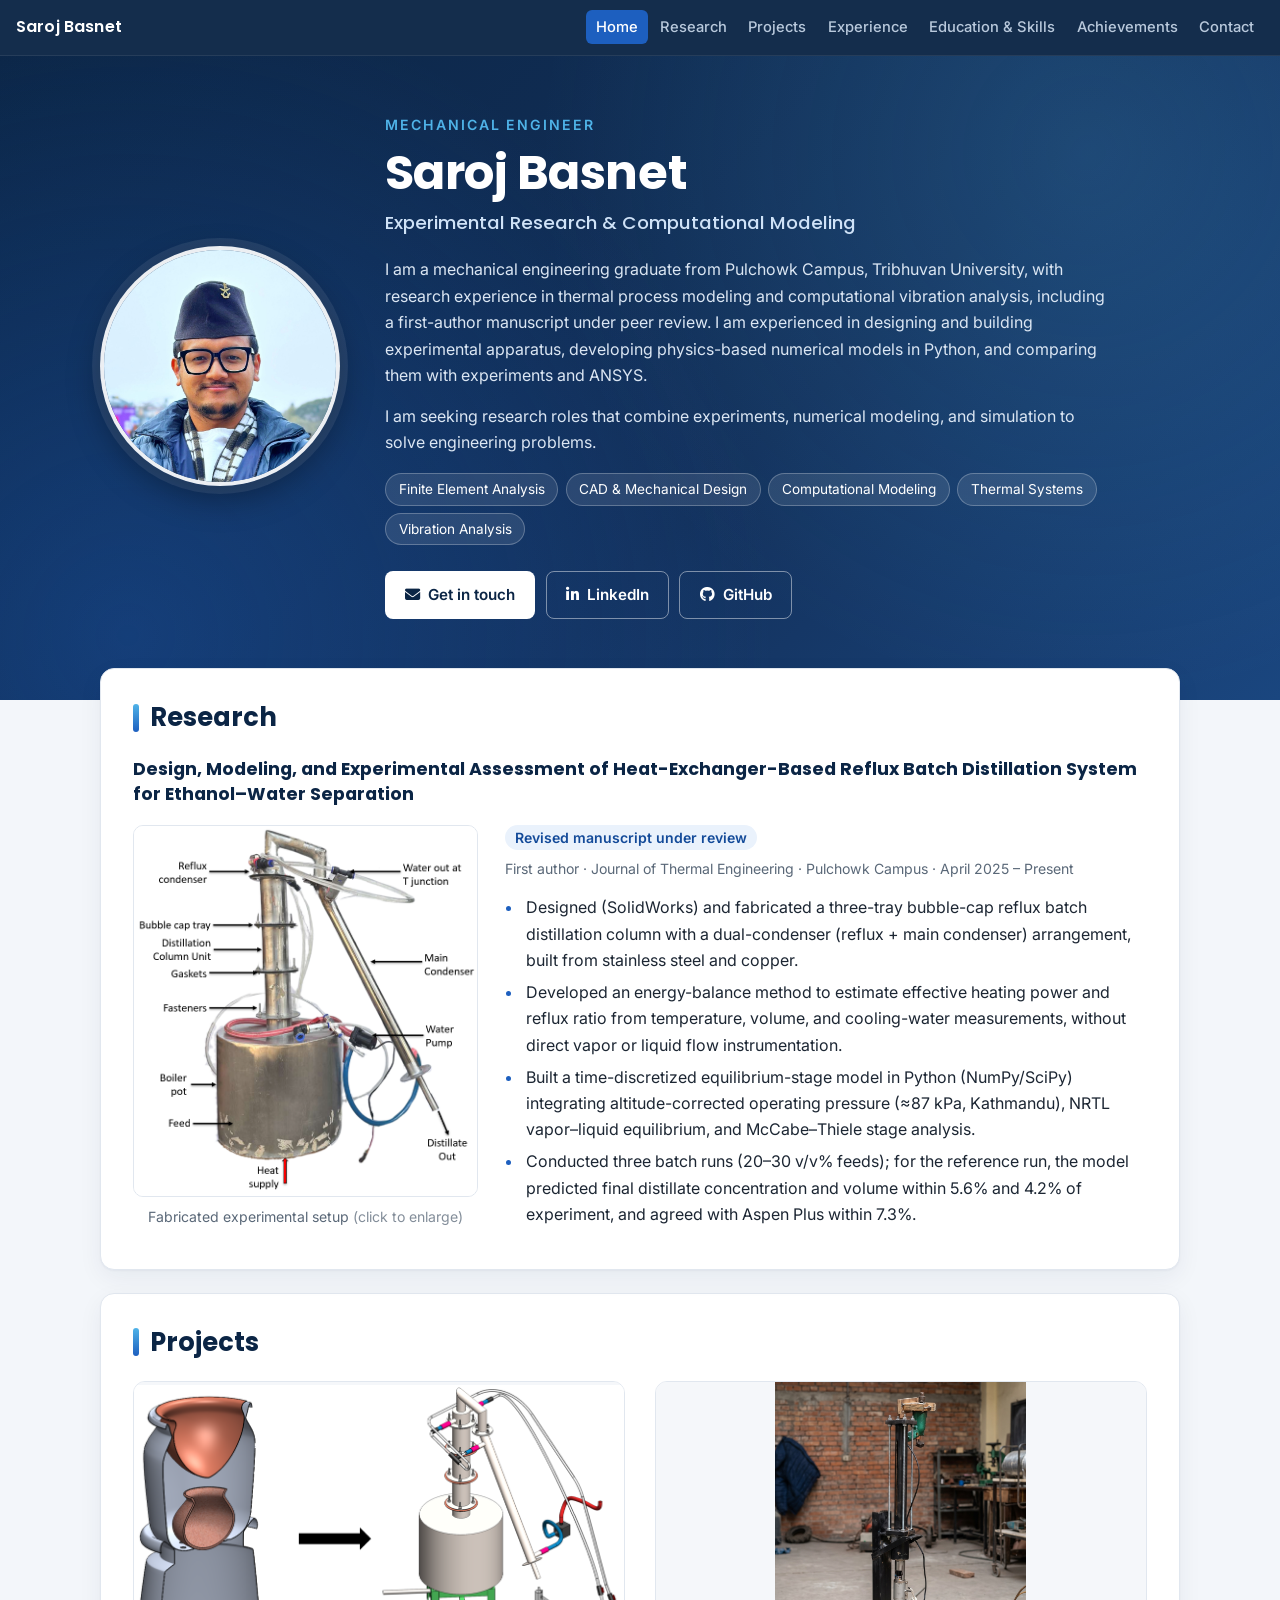
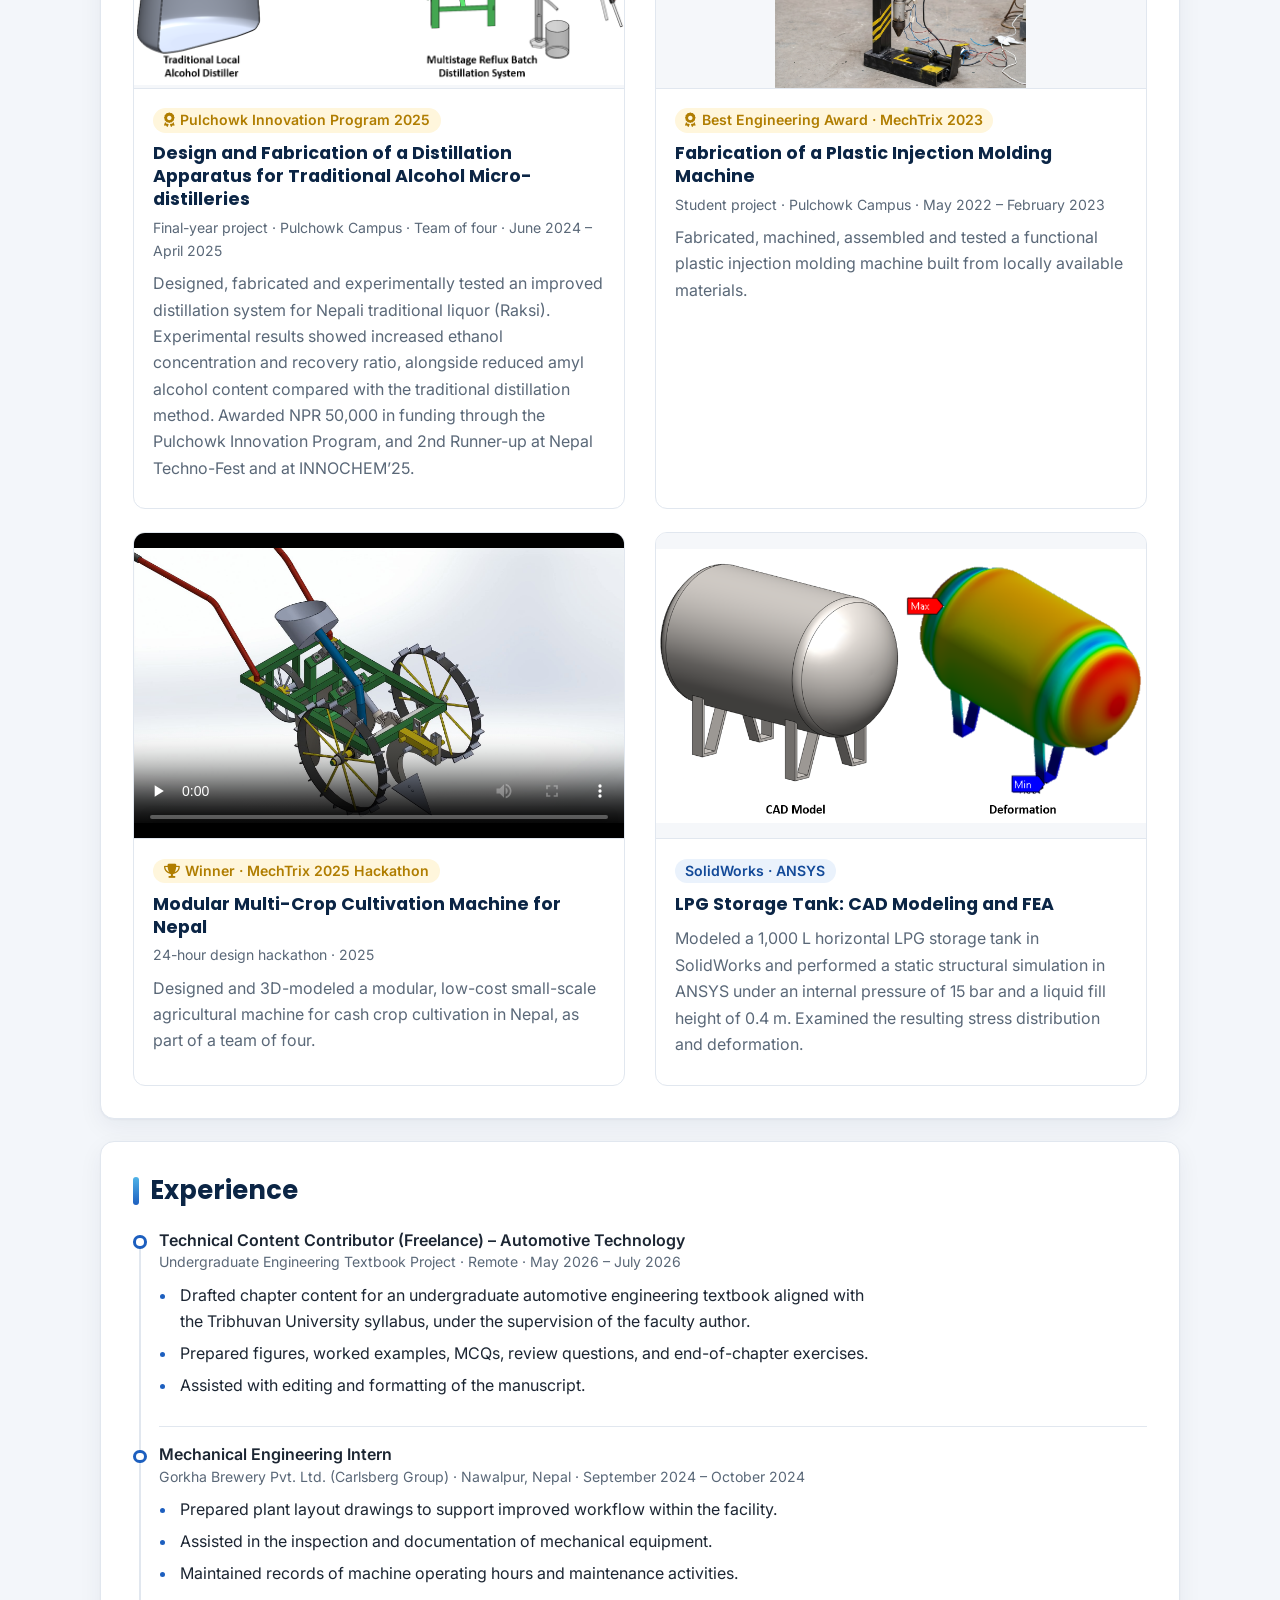
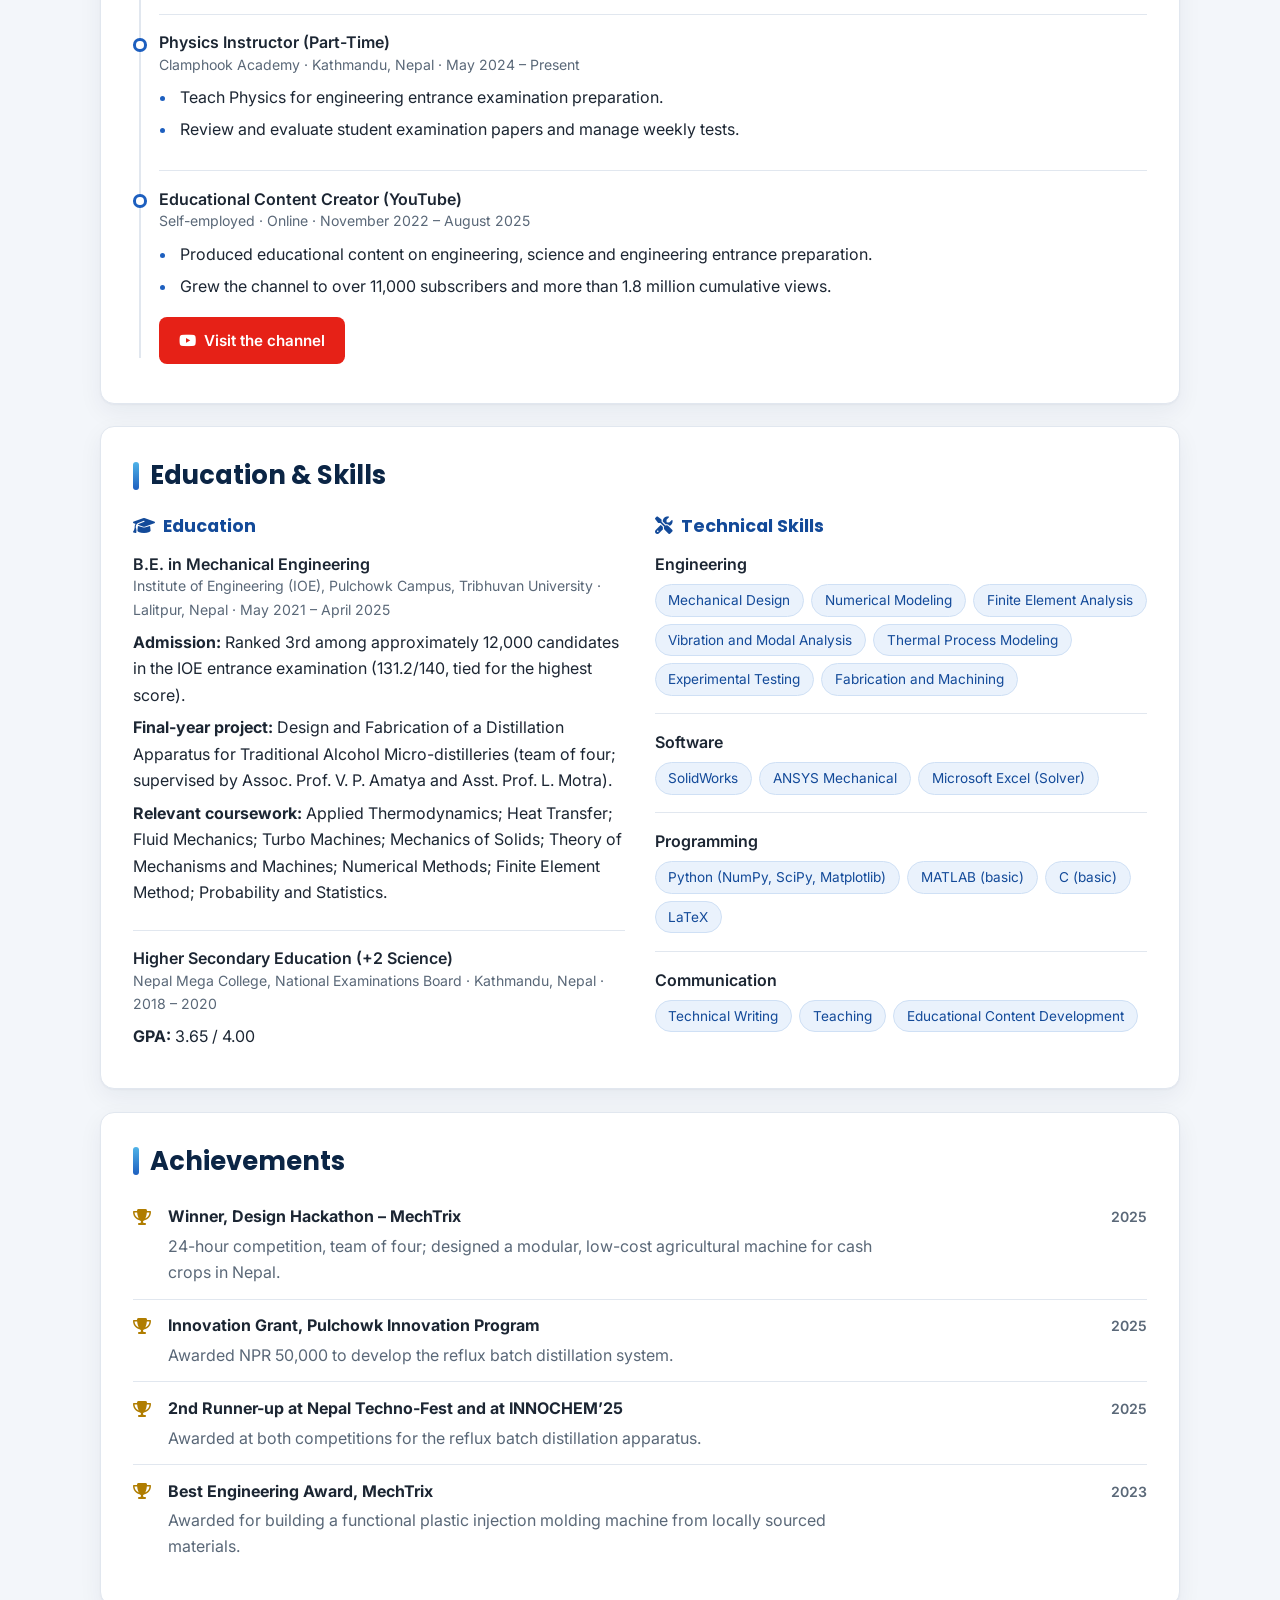
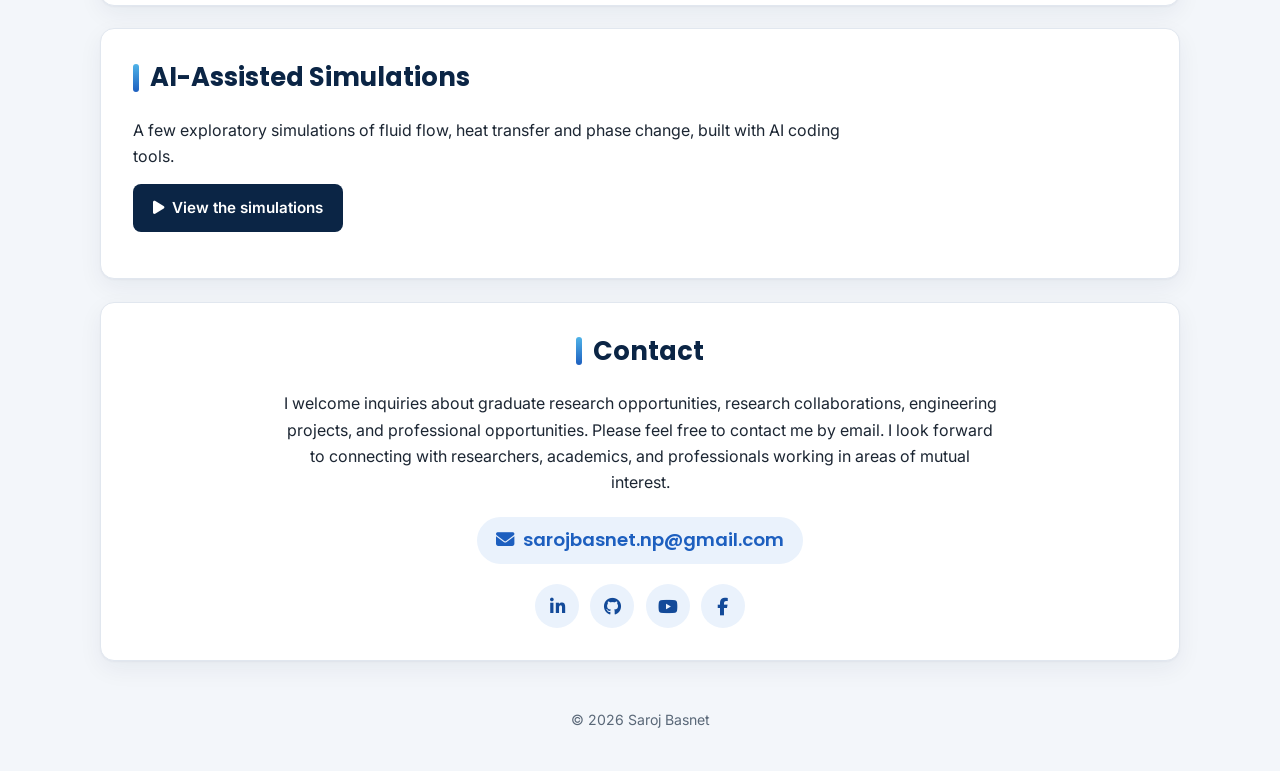
==== commit a0fe6c5e: "Add files via upload" ====
--- a/index.html
+++ b/index.html
@@ -42,19 +42,18 @@
       <p class="eyebrow">Mechanical Engineer</p>
       <h1>Saroj Basnet</h1>
       <p class="title">Experimental Research &amp; Computational Modeling</p>
-      <p>I am a Mechanical Engineering graduate from Pulchowk Campus, Tribhuvan University, with research
-        experience in experimental thermal systems, process modeling, and computational vibration analysis.
-        I am skilled in experimental testing, energy balance calculations, numerical modeling, and mechanical
-        design using Python, ANSYS, and SolidWorks.</p>
-      <p>I am seeking to apply experimental and computational methods to energy-related engineering problems,
-        with a developing interest in data-driven and machine learning approaches for engineering applications.</p>
+      <p>I am a mechanical engineering graduate from Pulchowk Campus, Tribhuvan University, with research
+        experience in thermal process modeling and computational vibration analysis, including a first-author
+        manuscript under peer review. I am experienced in designing and building experimental apparatus,
+        developing physics-based numerical models in Python, and comparing them with experiments and ANSYS.</p>
+      <p>I am seeking research roles that combine experiments, numerical modeling, and simulation to solve
+        engineering problems.</p>
       <ul class="chips">
         <li>Finite Element Analysis</li>
         <li>CAD &amp; Mechanical Design</li>
         <li>Computational Modeling</li>
         <li>Thermal Systems</li>
         <li>Vibration Analysis</li>
-        <li>Clean Energy</li>
       </ul>
       <div class="actions">
         <!-- CV button hidden for now. Remove the comment markers to show it again.
@@ -75,7 +74,7 @@
   <h2>Research</h2>
 
   <article class="research-item">
-    <h3>Design, Modeling, and Experimental Assessment of Heat Exchanger-Based Reflux Batch Distillation System for Ethanol–Water Separation</h3>
+    <h3>Design, Modeling, and Experimental Assessment of Heat-Exchanger-Based Reflux Batch Distillation System for Ethanol–Water Separation</h3>
     <div class="research-body">
       <figure>
         <a href="Photos/Dist_fab.jpg" class="zoom" aria-label="Enlarge: fabricated batch distillation apparatus">
@@ -85,17 +84,20 @@
       </figure>
       <div>
         <p class="badges">
-          <span class="badge">Manuscript under review</span>
-          <span class="meta">Journal of Thermal Engineering · Pulchowk Campus · June 2024 – April 2025</span>
+          <span class="badge">Revised manuscript under review</span>
+          <span class="meta">First author · Journal of Thermal Engineering · Pulchowk Campus · April 2025 – Present</span>
         </p>
         <ul class="points">
-          <li>Designed the complete batch distillation apparatus in SolidWorks, including the boiler,
-            bubble-cap trays, reflux system and condenser.</li>
-          <li>Fabricated and assembled the system using copper brazing, coordinating the manufacturing
-            and integration of components.</li>
-          <li>Conducted performance tests and analysed separation efficiency under varying operating conditions.</li>
-          <li>Developed a Python model to evaluate system performance, validated against experimental data
-            and Aspen Plus simulations.</li>
+          <li>Designed (SolidWorks) and fabricated a three-tray bubble-cap reflux batch distillation column
+            with a dual-condenser (reflux + main condenser) arrangement, built from stainless steel and copper.</li>
+          <li>Developed an energy-balance method to estimate effective heating power and reflux ratio from
+            temperature, volume, and cooling-water measurements, without direct vapor or liquid flow instrumentation.</li>
+          <li>Built a time-discretized equilibrium-stage model in Python (NumPy/SciPy) integrating
+            altitude-corrected operating pressure (≈87 kPa, Kathmandu), NRTL vapor–liquid equilibrium,
+            and McCabe–Thiele stage analysis.</li>
+          <li>Conducted three batch runs (20–30 v/v% feeds); for the reference run, the model predicted final
+            distillate concentration and volume within 5.6% and 4.2% of experiment, and agreed with Aspen Plus
+            within 7.3%.</li>
         </ul>
       </div>
     </div>
@@ -114,27 +116,27 @@
       </a>
       <div class="project-body">
         <span class="badge gold"><i class="fas fa-award"></i> Pulchowk Innovation Program 2025</span>
-        <h3>Design, Fabrication and Experimental Testing of a Batch Distillation System</h3>
+        <h3>Design and Fabrication of a Distillation Apparatus for Traditional Alcohol Micro-distilleries</h3>
+        <p class="meta">Final-year project · Pulchowk Campus · Team of four · June 2024 – April 2025</p>
         <p>Designed, fabricated and experimentally tested an improved distillation
           system for Nepali traditional liquor (Raksi). Experimental results showed
           increased ethanol concentration and recovery ratio, alongside reduced
           amyl alcohol content compared with the traditional distillation method.
           Awarded NPR 50,000 in funding through the Pulchowk Innovation Program, and
-          2nd Runner-up at Nepal Techno-Fest and INNOCHEM’25.</p>
+          2nd Runner-up at Nepal Techno-Fest and at INNOCHEM’25.</p>
       </div>
     </article>
 
     <article class="project">
-      <a href="Photos/Inj_Mol.jpg" class="media zoom" aria-label="Enlarge: plastic injection moulding machine">
-        <img src="Photos/Inj_Mol.jpg" alt="Fabricated plastic injection moulding machine in a workshop" width="1856" height="2260" loading="lazy">
+      <a href="Photos/Inj_Mol.jpg" class="media zoom" aria-label="Enlarge: plastic injection molding machine">
+        <img src="Photos/Inj_Mol.jpg" alt="Fabricated plastic injection molding machine in a workshop" width="1856" height="2260" loading="lazy">
       </a>
       <div class="project-body">
         <span class="badge gold"><i class="fas fa-award"></i> Best Engineering Award · MechTrix 2023</span>
-        <h3>Fabrication of a Plastic Injection Moulding Machine</h3>
+        <h3>Fabrication of a Plastic Injection Molding Machine</h3>
         <p class="meta">Student project · Pulchowk Campus · May 2022 – February 2023</p>
-        <p>Manufactured a functional plastic injection moulding machine using
-          locally available materials. Contributed to component fabrication,
-          machining, assembly and performance testing.</p>
+        <p>Fabricated, machined, assembled and tested a functional plastic injection
+          molding machine built from locally available materials.</p>
       </div>
     </article>
 
@@ -149,9 +151,8 @@
         <span class="badge gold"><i class="fas fa-trophy"></i> Winner · MechTrix 2025 Hackathon</span>
         <h3>Modular Multi-Crop Cultivation Machine for Nepal</h3>
         <p class="meta">24-hour design hackathon · 2025</p>
-        <p>Designed and 3D-modelled a modular, versatile and cost-effective
-          small-scale agricultural machine for cash crop cultivation in Nepal,
-          as part of a four-member team.</p>
+        <p>Designed and 3D-modeled a modular, low-cost small-scale agricultural
+          machine for cash crop cultivation in Nepal, as part of a team of four.</p>
       </div>
     </article>
 
@@ -162,7 +163,7 @@
       <div class="project-body">
         <span class="badge">SolidWorks · ANSYS</span>
         <h3>LPG Storage Tank: CAD Modeling and FEA</h3>
-        <p>Modelled a 1,000 L horizontal LPG storage tank in SolidWorks and
+        <p>Modeled a 1,000 L horizontal LPG storage tank in SolidWorks and
           performed a static structural simulation in ANSYS under an internal
           pressure of 15 bar and a liquid fill height of 0.4 m. Examined the
           resulting stress distribution and deformation.</p>
@@ -183,22 +184,13 @@
 
   <div class="timeline">
     <div class="item">
-      <h4>Technical Content Contributor — Automotive Technology</h4>
-      <p class="meta">Engineering Textbook Development Project · Remote · May 2026 – July 2026</p>
+      <h4>Technical Content Contributor (Freelance) – Automotive Technology</h4>
+      <p class="meta">Undergraduate Engineering Textbook Project · Remote · May 2026 – July 2026</p>
       <ul class="points">
-        <li>Prepared technical content for an undergraduate mechanical engineering textbook aligned
-          with the Tribhuvan University syllabus.</li>
-        <li>Developed technical figures, worked examples, multiple-choice questions, review questions
-          and chapter exercises.</li>
-        <li>Assisted with editing, formatting and preparation of the manuscript for publication.</li>
-      </ul>
-    </div>
-
-    <div class="item">
-      <h4>Physics Instructor</h4>
-      <p class="meta">Clamphook Academy · Kathmandu, Nepal · May 2024 – Present</p>
-      <ul class="points"> 
-        <li>Teach Physics for engineering entrance examination preparation at Clamphook Academy.</li>
+        <li>Drafted chapter content for an undergraduate automotive engineering textbook aligned with the
+          Tribhuvan University syllabus, under the supervision of the faculty author.</li>
+        <li>Prepared figures, worked examples, MCQs, review questions, and end-of-chapter exercises.</li>
+        <li>Assisted with editing and formatting of the manuscript.</li>
       </ul>
     </div>
 
@@ -209,6 +201,15 @@
         <li>Prepared plant layout drawings to support improved workflow within the facility.</li>
         <li>Assisted in the inspection and documentation of mechanical equipment.</li>
         <li>Maintained records of machine operating hours and maintenance activities.</li>
+      </ul>
+    </div>
+
+    <div class="item">
+      <h4>Physics Instructor (Part-Time)</h4>
+      <p class="meta">Clamphook Academy · Kathmandu, Nepal · May 2024 – Present</p>
+      <ul class="points">
+        <li>Teach Physics for engineering entrance examination preparation.</li>
+        <li>Review and evaluate student examination papers and manage weekly tests.</li>
       </ul>
     </div>
 
@@ -237,13 +238,17 @@
       <div class="item">
         <h4>B.E. in Mechanical Engineering</h4>
         <p class="meta">Institute of Engineering (IOE), Pulchowk Campus, Tribhuvan University · Lalitpur, Nepal · May 2021 – April 2025</p>
-        <p><strong>Relevant coursework:</strong> Applied Thermodynamics and Heat Transfer; Fluid Mechanics;
-          Engineering Chemistry; Machine Design and Simulation; Numerical Methods; Finite Element Method;
-          Probability and Statistics.</p>
-      </div>
-
-      <div class="item">
-        <h4>Higher Secondary Education (Science)</h4>
+        <p><strong>Admission:</strong> Ranked 3rd among approximately 12,000 candidates in the IOE entrance
+          examination (131.2/140, tied for the highest score).</p>
+        <p><strong>Final-year project:</strong> Design and Fabrication of a Distillation Apparatus for Traditional
+          Alcohol Micro-distilleries (team of four; supervised by Assoc. Prof. V. P. Amatya and Asst. Prof. L. Motra).</p>
+        <p><strong>Relevant coursework:</strong> Applied Thermodynamics; Heat Transfer; Fluid Mechanics;
+          Turbo Machines; Mechanics of Solids; Theory of Mechanisms and Machines; Numerical Methods;
+          Finite Element Method; Probability and Statistics.</p>
+      </div>
+
+      <div class="item">
+        <h4>Higher Secondary Education (+2 Science)</h4>
         <p class="meta">Nepal Mega College, National Examinations Board · Kathmandu, Nepal · 2018 – 2020</p>
         <p><strong>GPA:</strong> 3.65 / 4.00</p>
       </div>
@@ -258,10 +263,10 @@
           <li>Mechanical Design</li>
           <li>Numerical Modeling</li>
           <li>Finite Element Analysis</li>
-          <li>Computational Fluid Dynamics</li>
-          <li>Fluid Mechanics</li>
+          <li>Vibration and Modal Analysis</li>
+          <li>Thermal Process Modeling</li>
           <li>Experimental Testing</li>
-          <li>Data Analysis</li>
+          <li>Fabrication and Machining</li>
         </ul>
       </div>
 
@@ -270,7 +275,6 @@
         <ul class="chips light">
           <li>SolidWorks</li>
           <li>ANSYS Mechanical</li>
-          <li>ANSYS Fluent</li>
           <li>Microsoft Excel (Solver)</li>
         </ul>
       </div>
@@ -278,8 +282,9 @@
       <div class="item">
         <h4>Programming</h4>
         <ul class="chips light">
-          <li>Python</li>
-          <li>MATLAB</li>
+          <li>Python (NumPy, SciPy, Matplotlib)</li>
+          <li>MATLAB (basic)</li>
+          <li>C (basic)</li>
           <li>LaTeX</li>
         </ul>
       </div>
@@ -302,41 +307,37 @@
   <h2>Achievements</h2>
   <ul class="awards">
     <li>
-      <div class="award-head"><strong>3rd Rank, IOE Bachelor of Engineering Entrance Examination</strong><span class="year">2021</span></div>
-      <p>Ranked 3rd among approximately 12,000 candidates with a score of 131.2/140, tied for the highest score.</p>
-    </li>
-    <li>
       <div class="award-head"><strong>Winner, Design Hackathon – MechTrix</strong><span class="year">2025</span></div>
-      <p>24-hour design competition; designed a modular, versatile and cost-effective small-scale agricultural machine for cash crop cultivation in Nepal.</p>
-    </li>
-    <li>
-      <div class="award-head"><strong>Selected Project, Pulchowk Innovation Program</strong><span class="year">2025</span></div>
-      <p>Awarded NPR 50,000 in funding for the development of the heat-exchanger-based reflux batch distillation system.</p>
-    </li>
-    <li>
-      <div class="award-head"><strong>2nd Runner-up, Nepal Techno-Fest and INNOCHEM’25</strong><span class="year">2025</span></div>
-      <p>Recognised at both competitions for the design of an innovative batch distillation apparatus.</p>
+      <p>24-hour competition, team of four; designed a modular, low-cost agricultural machine for cash crops in Nepal.</p>
+    </li>
+    <li>
+      <div class="award-head"><strong>Innovation Grant, Pulchowk Innovation Program</strong><span class="year">2025</span></div>
+      <p>Awarded NPR 50,000 to develop the reflux batch distillation system.</p>
+    </li>
+    <li>
+      <div class="award-head"><strong>2nd Runner-up at Nepal Techno-Fest and at INNOCHEM’25</strong><span class="year">2025</span></div>
+      <p>Awarded at both competitions for the reflux batch distillation apparatus.</p>
     </li>
     <li>
       <div class="award-head"><strong>Best Engineering Award, MechTrix</strong><span class="year">2023</span></div>
-      <p>Awarded for building a functional plastic injection moulding machine from locally sourced materials.</p>
+      <p>Awarded for building a functional plastic injection molding machine from locally sourced materials.</p>
     </li>
   </ul>
 </section>
 
 
-<!-- AI-ASSISTED SIMULATIONS (full content on simulations.html) -->
-<section id="ai-simulations" class="card section-anchor">
-  <h2>AI-Assisted Simulations</h2>
-  <p>A few exploratory simulations of fluid flow, heat transfer and phase change, built with AI coding tools.</p>
-  <p><a class="btn navy" href="simulations.html"><i class="fas fa-play"></i> View the simulations</a></p>
+<!-- AI-ASSISTED SIMULATIONS (full content on simulations.html) -->
+<section id="ai-simulations" class="card section-anchor">
+  <h2>AI-Assisted Simulations</h2>
+  <p>A few exploratory simulations of fluid flow, heat transfer and phase change, built with AI coding tools.</p>
+  <p><a class="btn navy" href="simulations.html"><i class="fas fa-play"></i> View the simulations</a></p>
 </section>
 
 
 <!-- CONTACT -->
 <section id="contact" class="card contact section-anchor">
   <h2>Contact</h2>
-  <p>I welcome enquiries about graduate research opportunities, research collaborations,
+  <p>I welcome inquiries about graduate research opportunities, research collaborations,
     engineering projects, and professional opportunities. Please feel free to contact me
     by email. I look forward to connecting with researchers, academics, and professionals
     working in areas of mutual interest.</p>
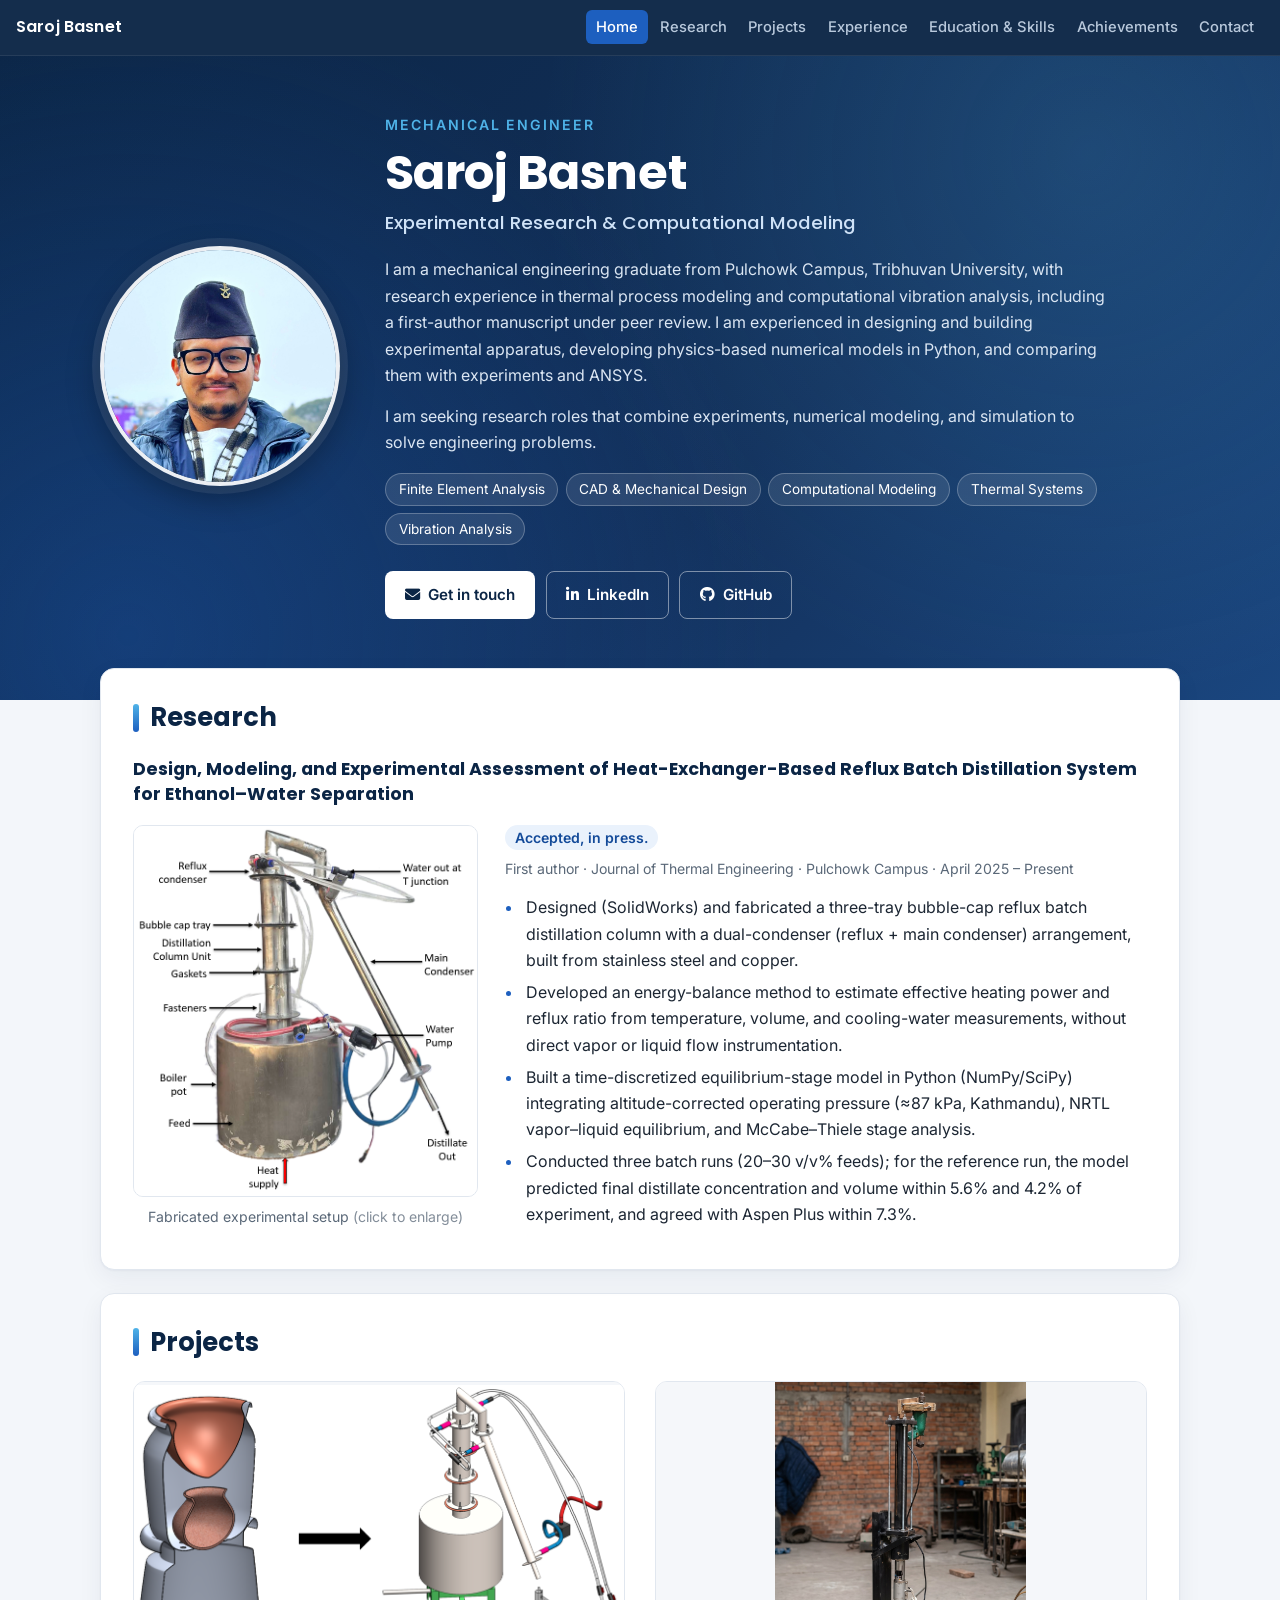
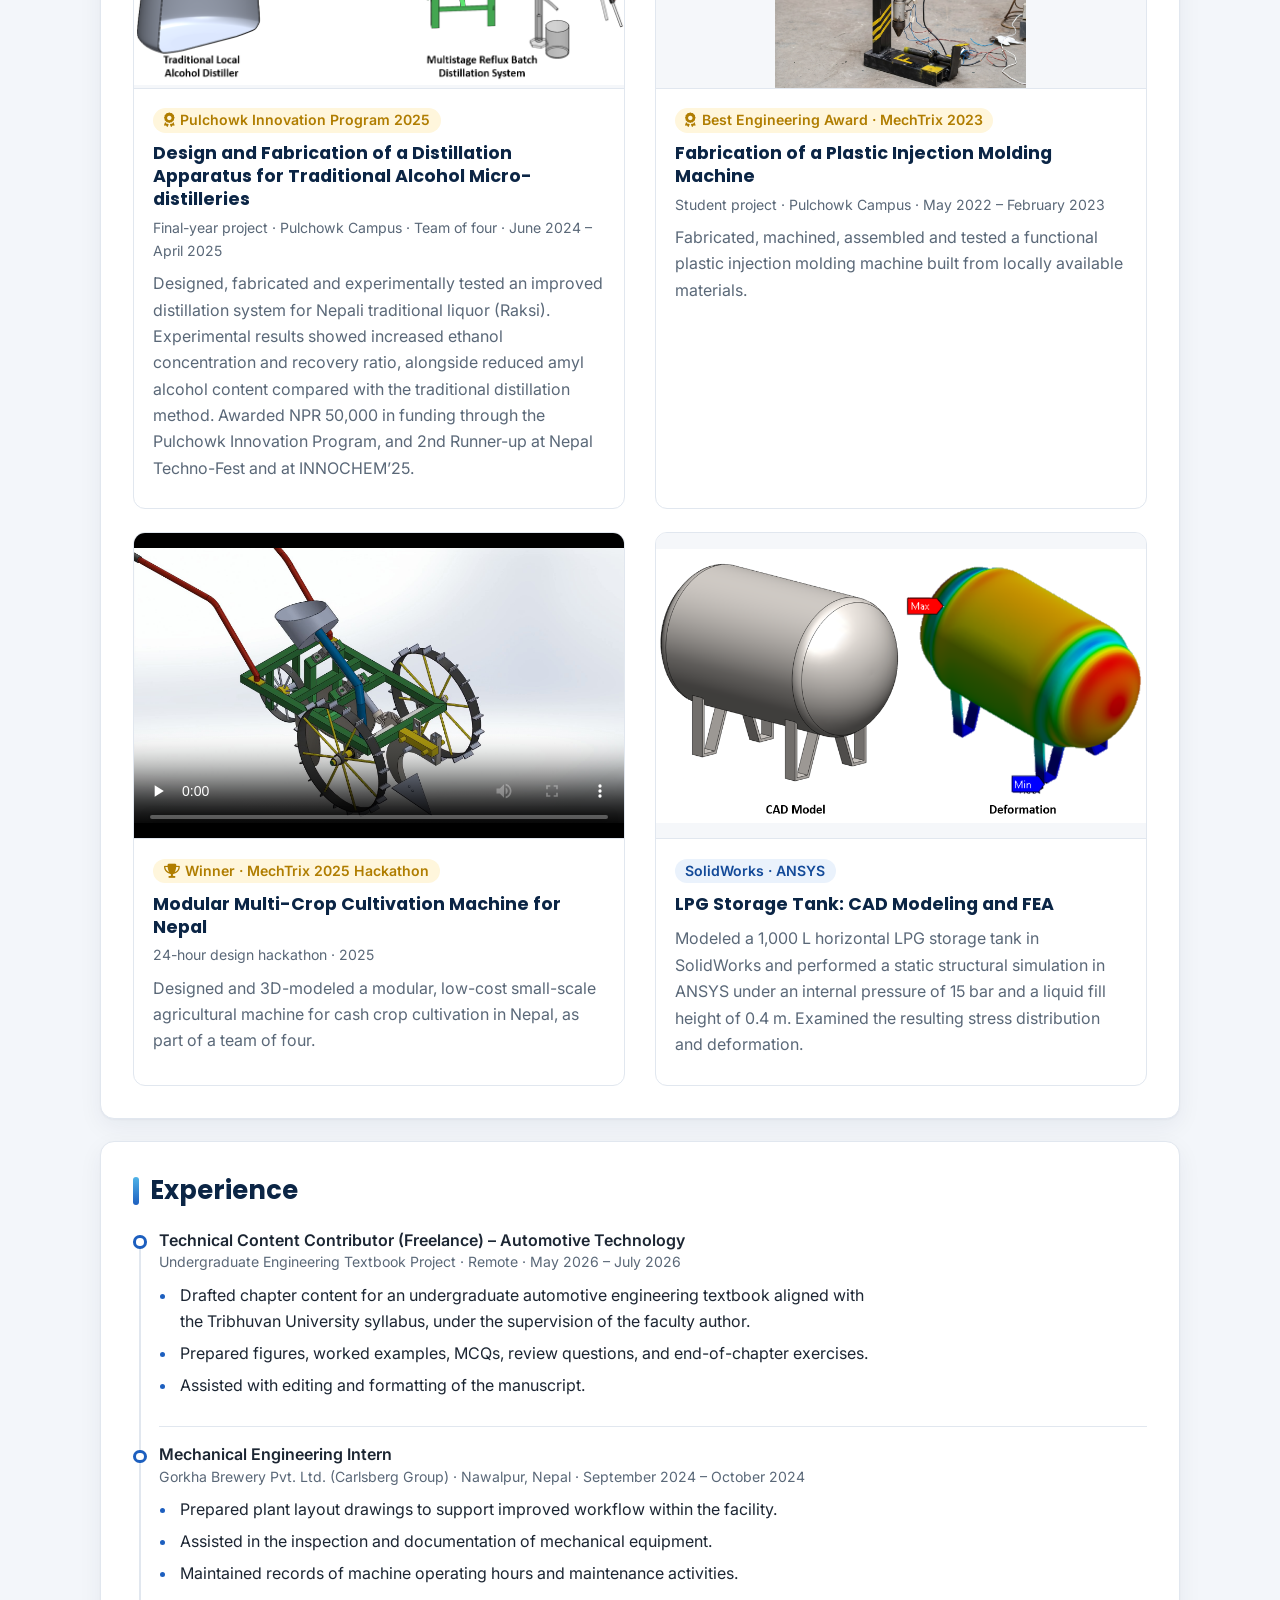
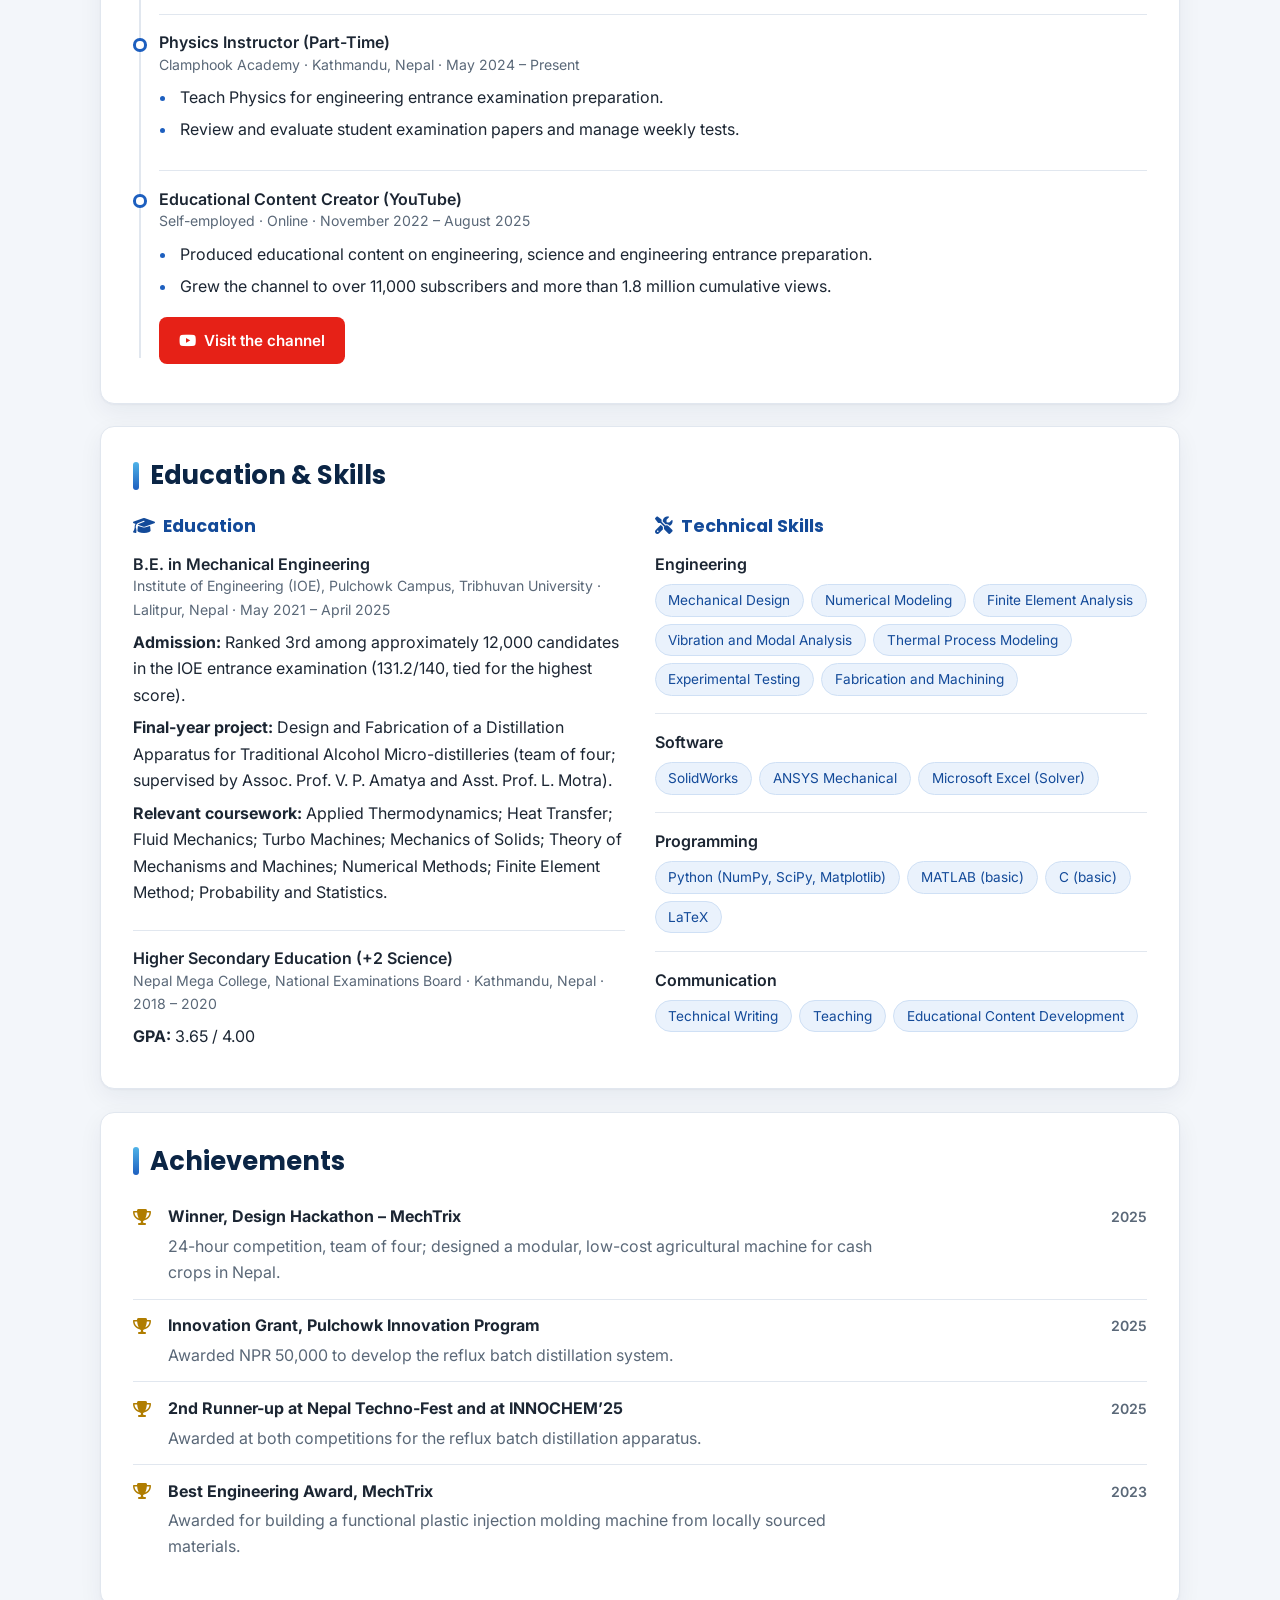
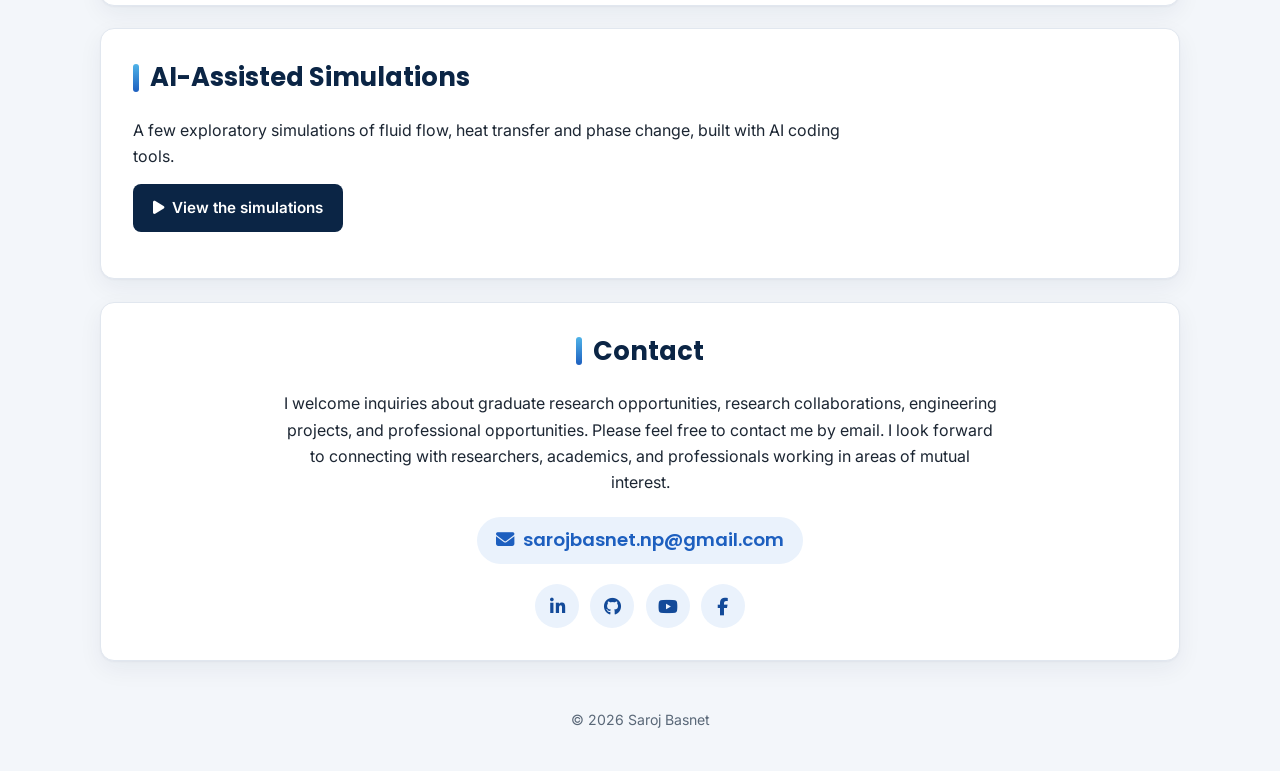
==== commit 739a4277: "Update index.html" ====
--- a/index.html
+++ b/index.html
@@ -84,7 +84,7 @@
       </figure>
       <div>
         <p class="badges">
-          <span class="badge">Revised manuscript under review</span>
+          <span class="badge">Accepted, in press.</span>
           <span class="meta">First author · Journal of Thermal Engineering · Pulchowk Campus · April 2025 – Present</span>
         </p>
         <ul class="points">
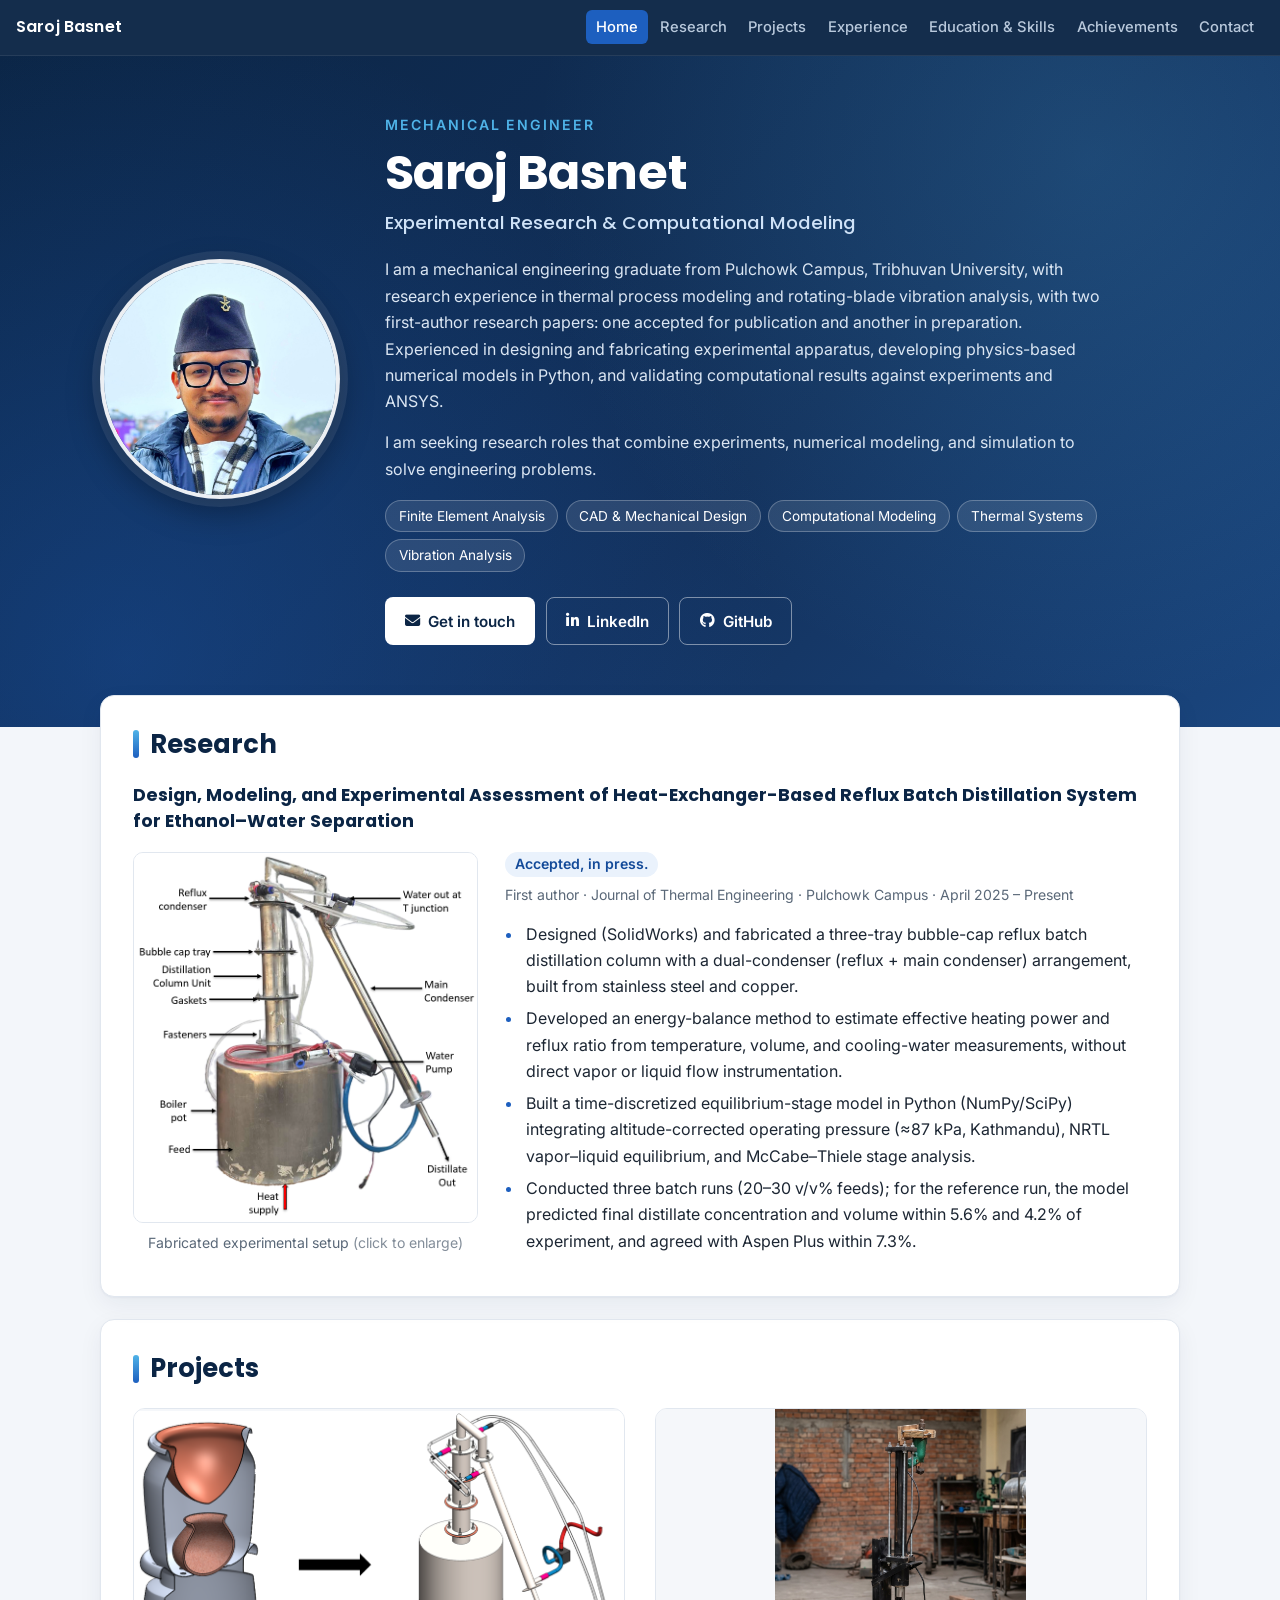
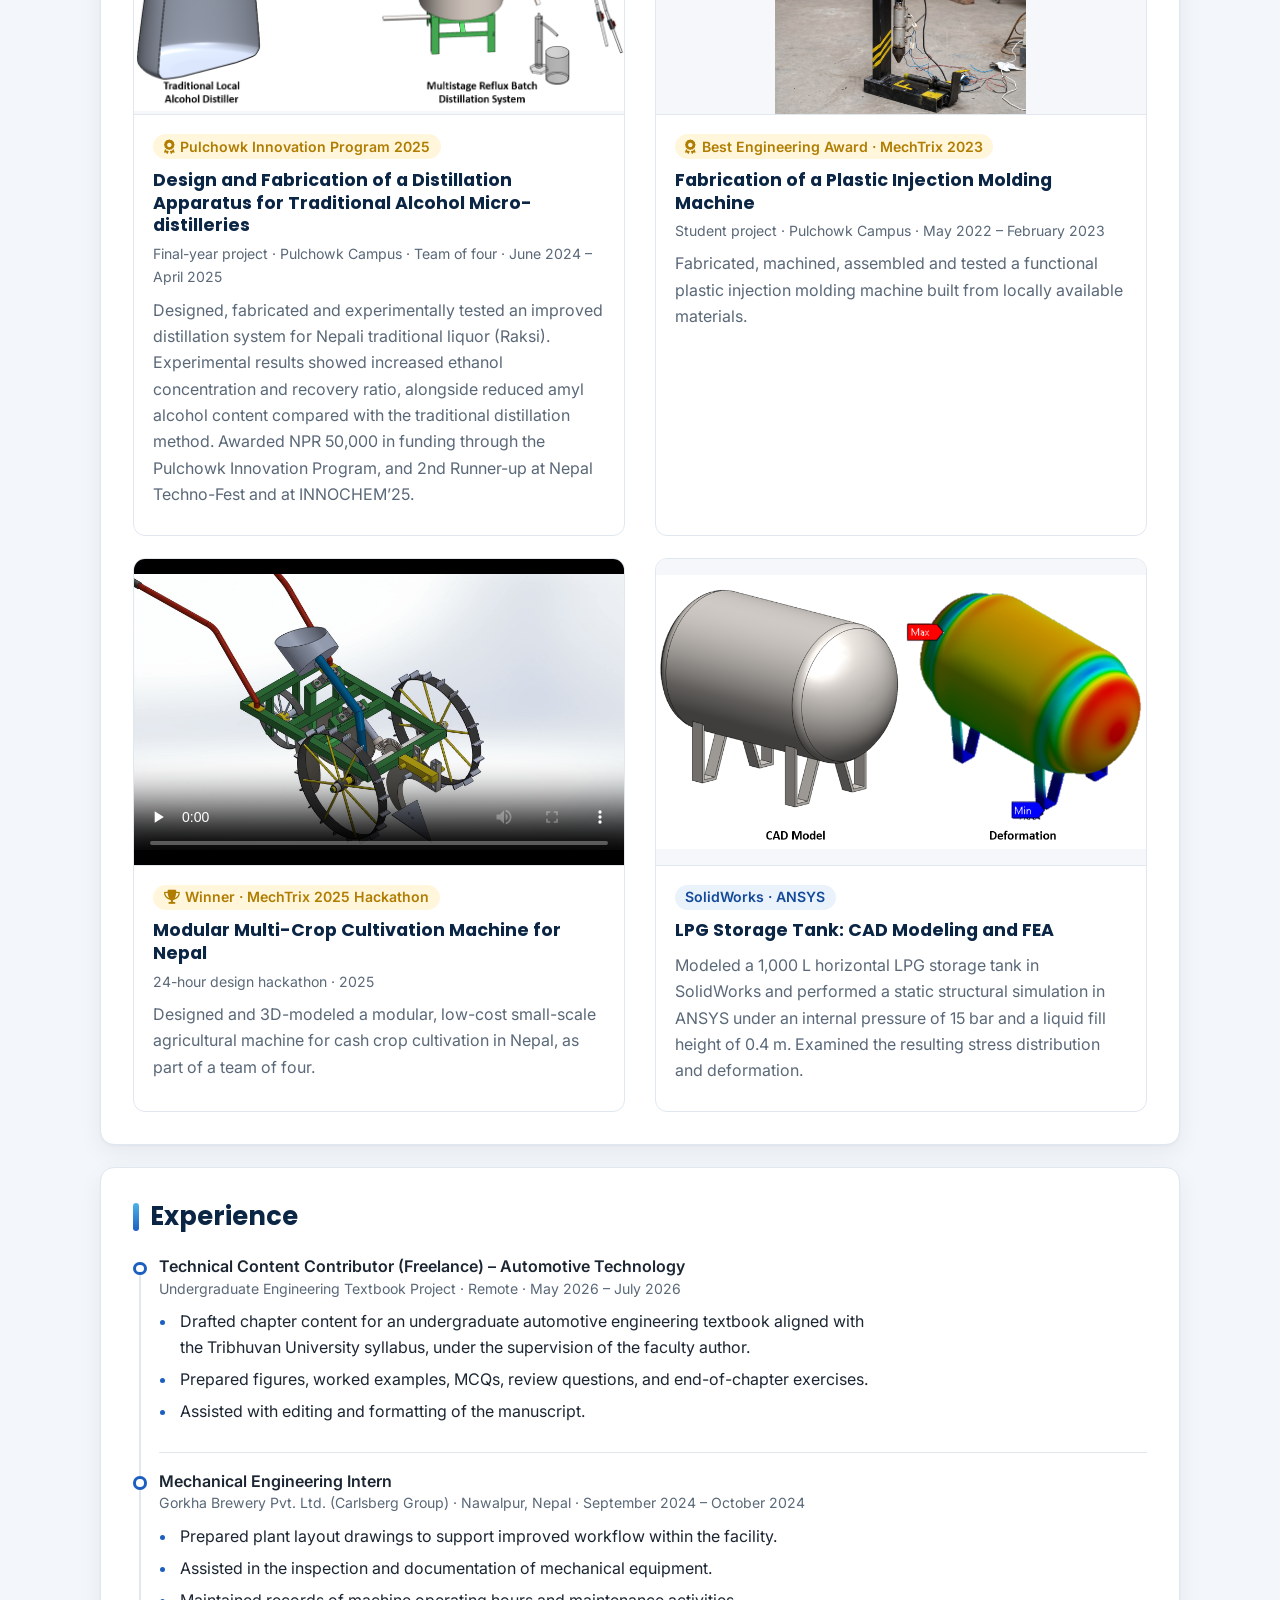
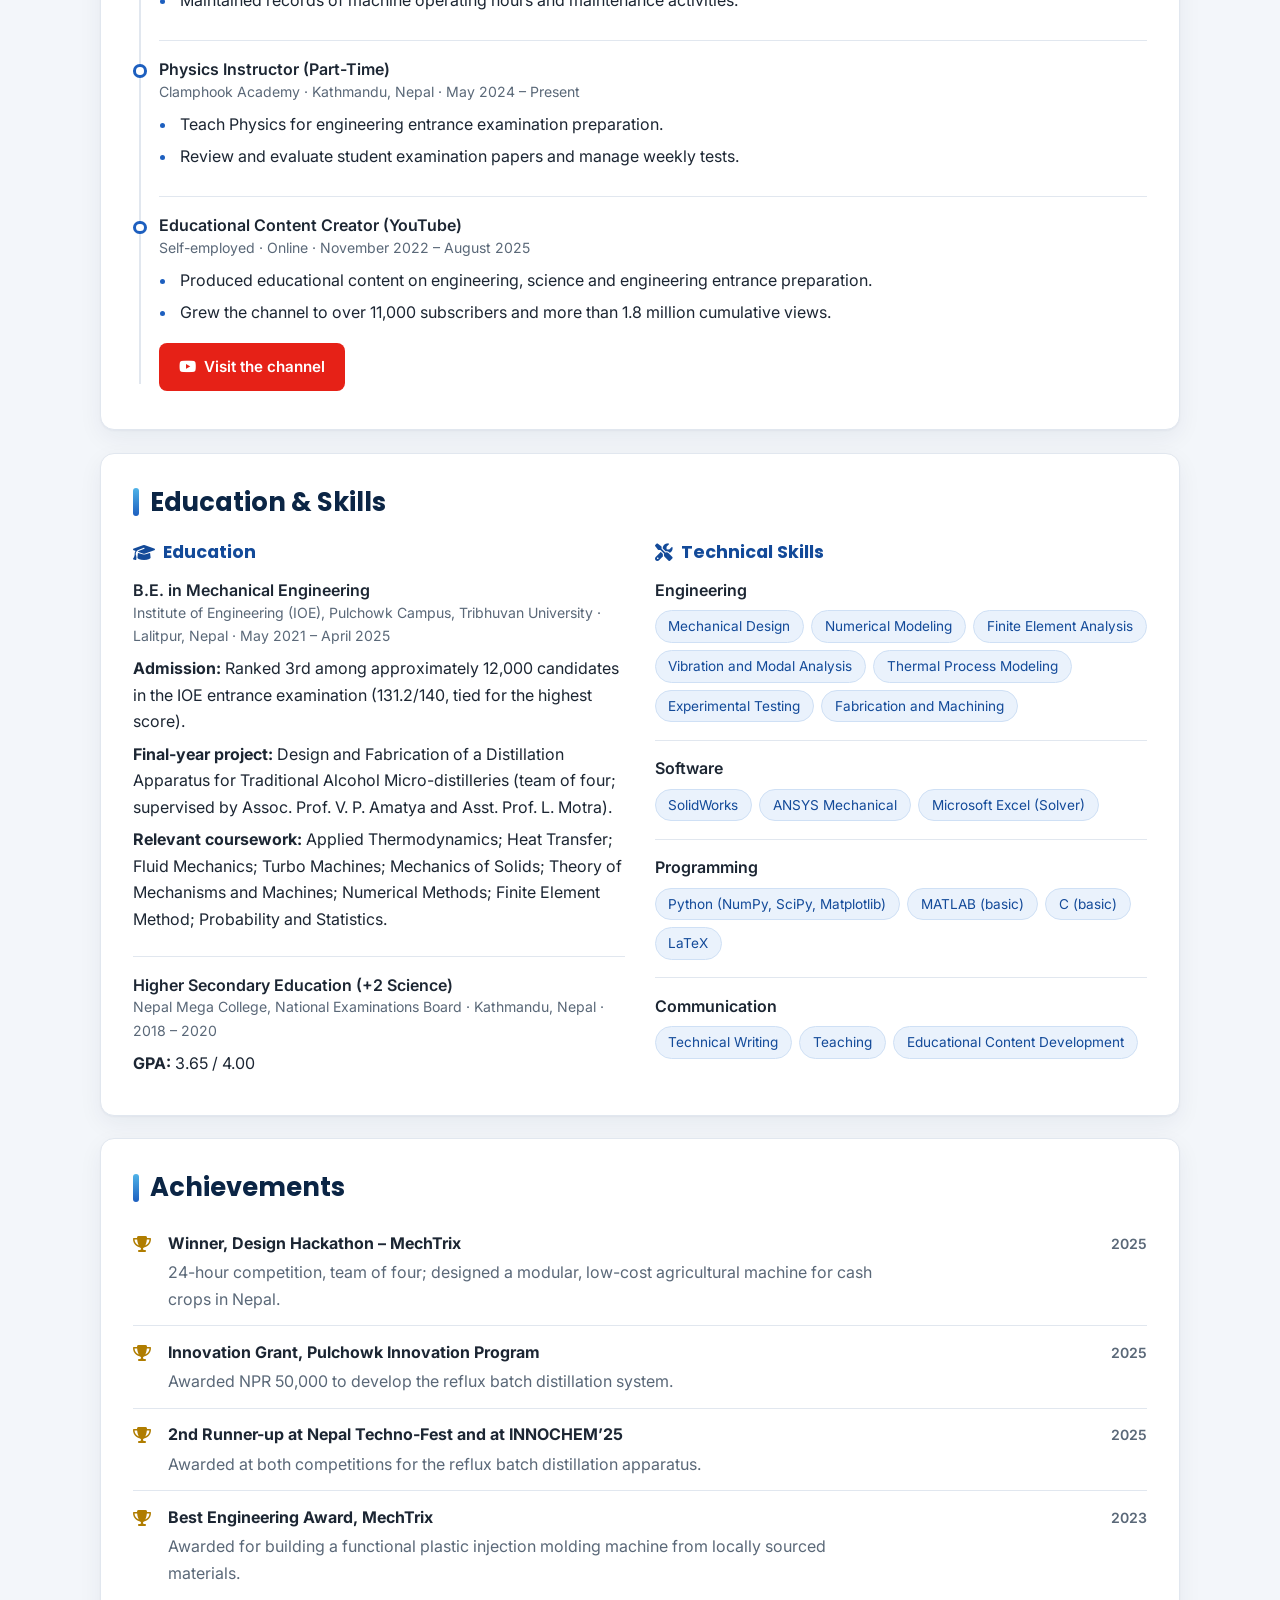
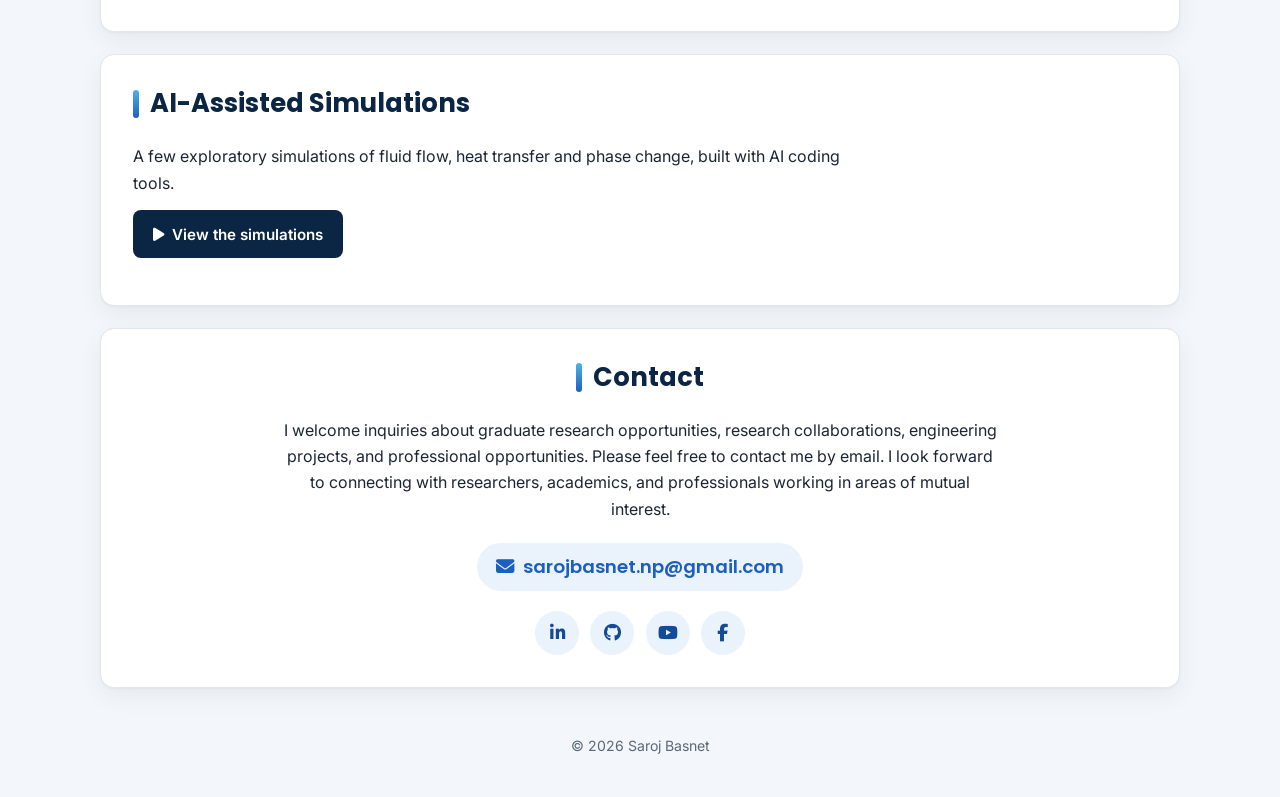
==== commit 28eb2822: "Update index.html" ====
--- a/index.html
+++ b/index.html
@@ -42,10 +42,10 @@
       <p class="eyebrow">Mechanical Engineer</p>
       <h1>Saroj Basnet</h1>
       <p class="title">Experimental Research &amp; Computational Modeling</p>
-      <p>I am a mechanical engineering graduate from Pulchowk Campus, Tribhuvan University, with research
-        experience in thermal process modeling and computational vibration analysis, including a first-author
-        manuscript under peer review. I am experienced in designing and building experimental apparatus,
-        developing physics-based numerical models in Python, and comparing them with experiments and ANSYS.</p>
+      <p>I am a mechanical engineering graduate from Pulchowk Campus, Tribhuvan University, with research experience in thermal process modeling and rotating-blade vibration
+          analysis, with two first-author research papers: one accepted for publication and another in preparation. Experienced
+          in designing and fabricating experimental apparatus, developing physics-based numerical models in Python,
+          and validating computational results against experiments and ANSYS.</p>
       <p>I am seeking research roles that combine experiments, numerical modeling, and simulation to solve
         engineering problems.</p>
       <ul class="chips">
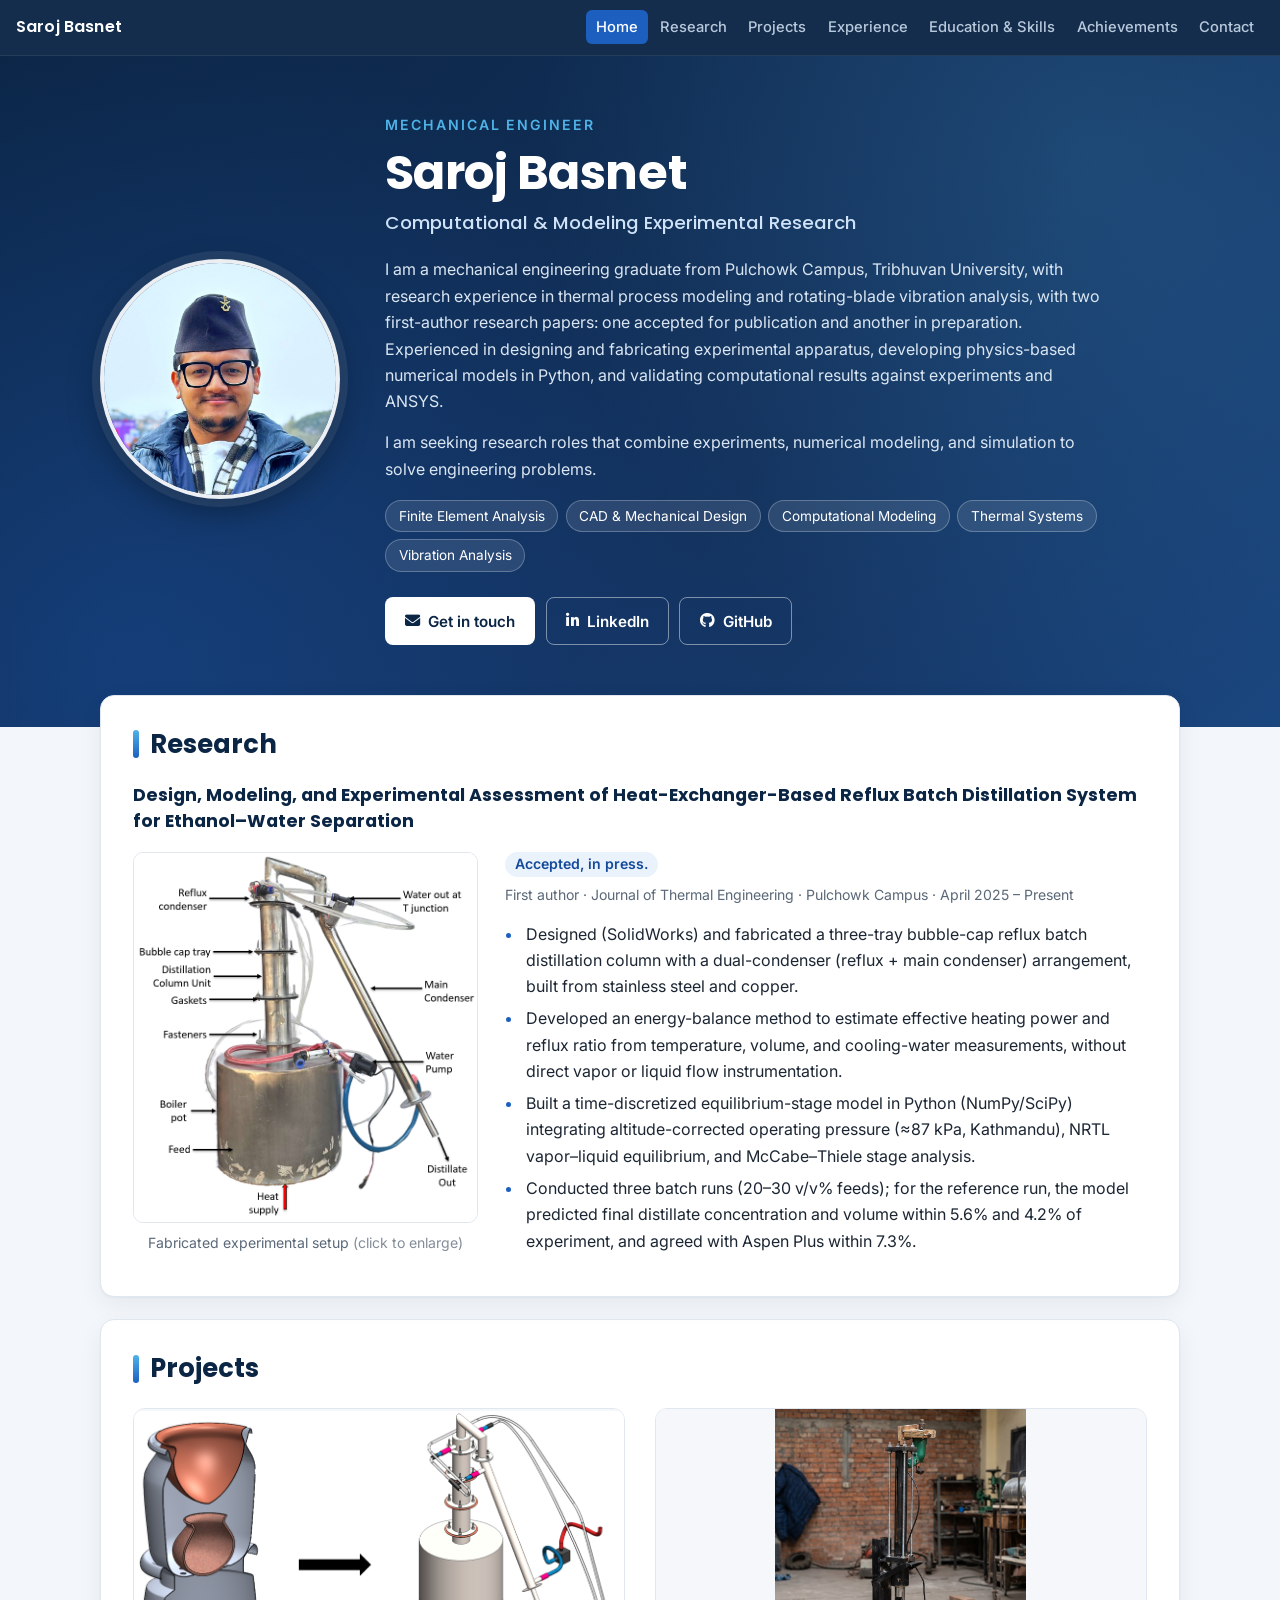
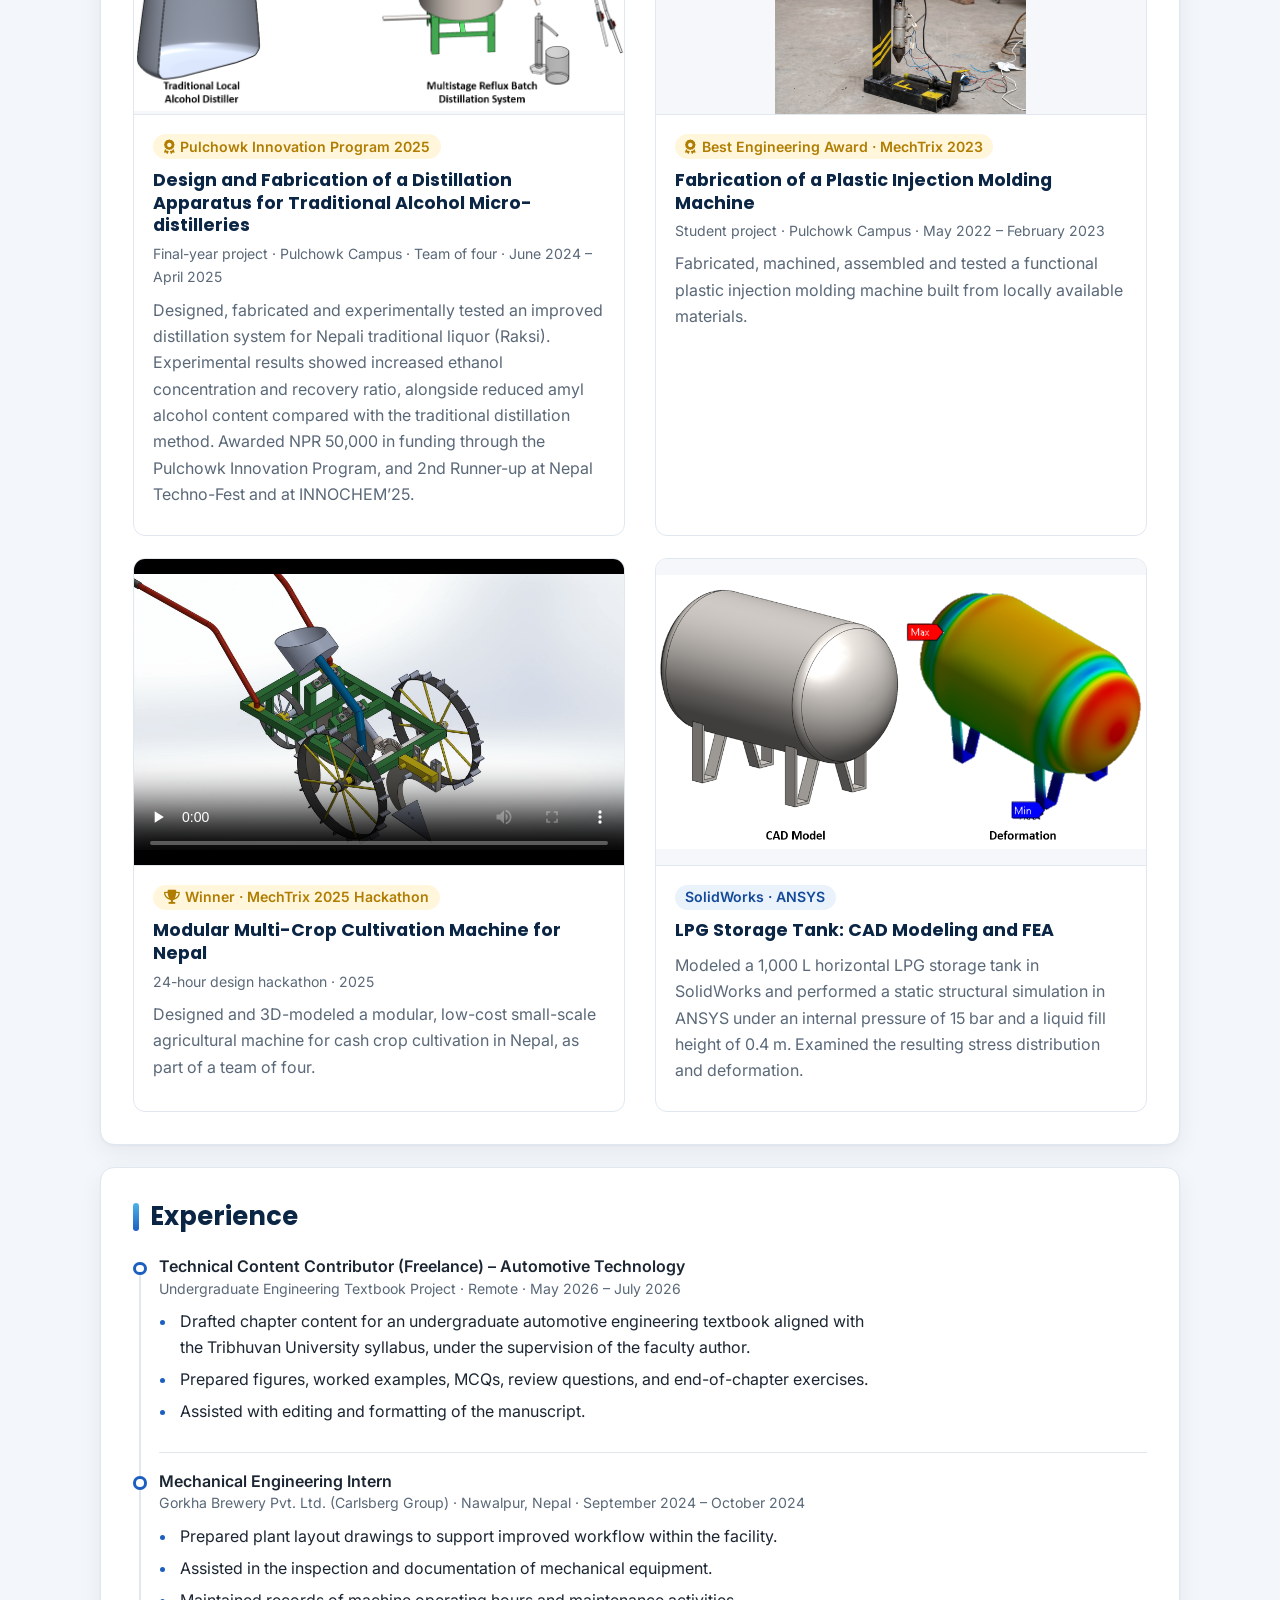
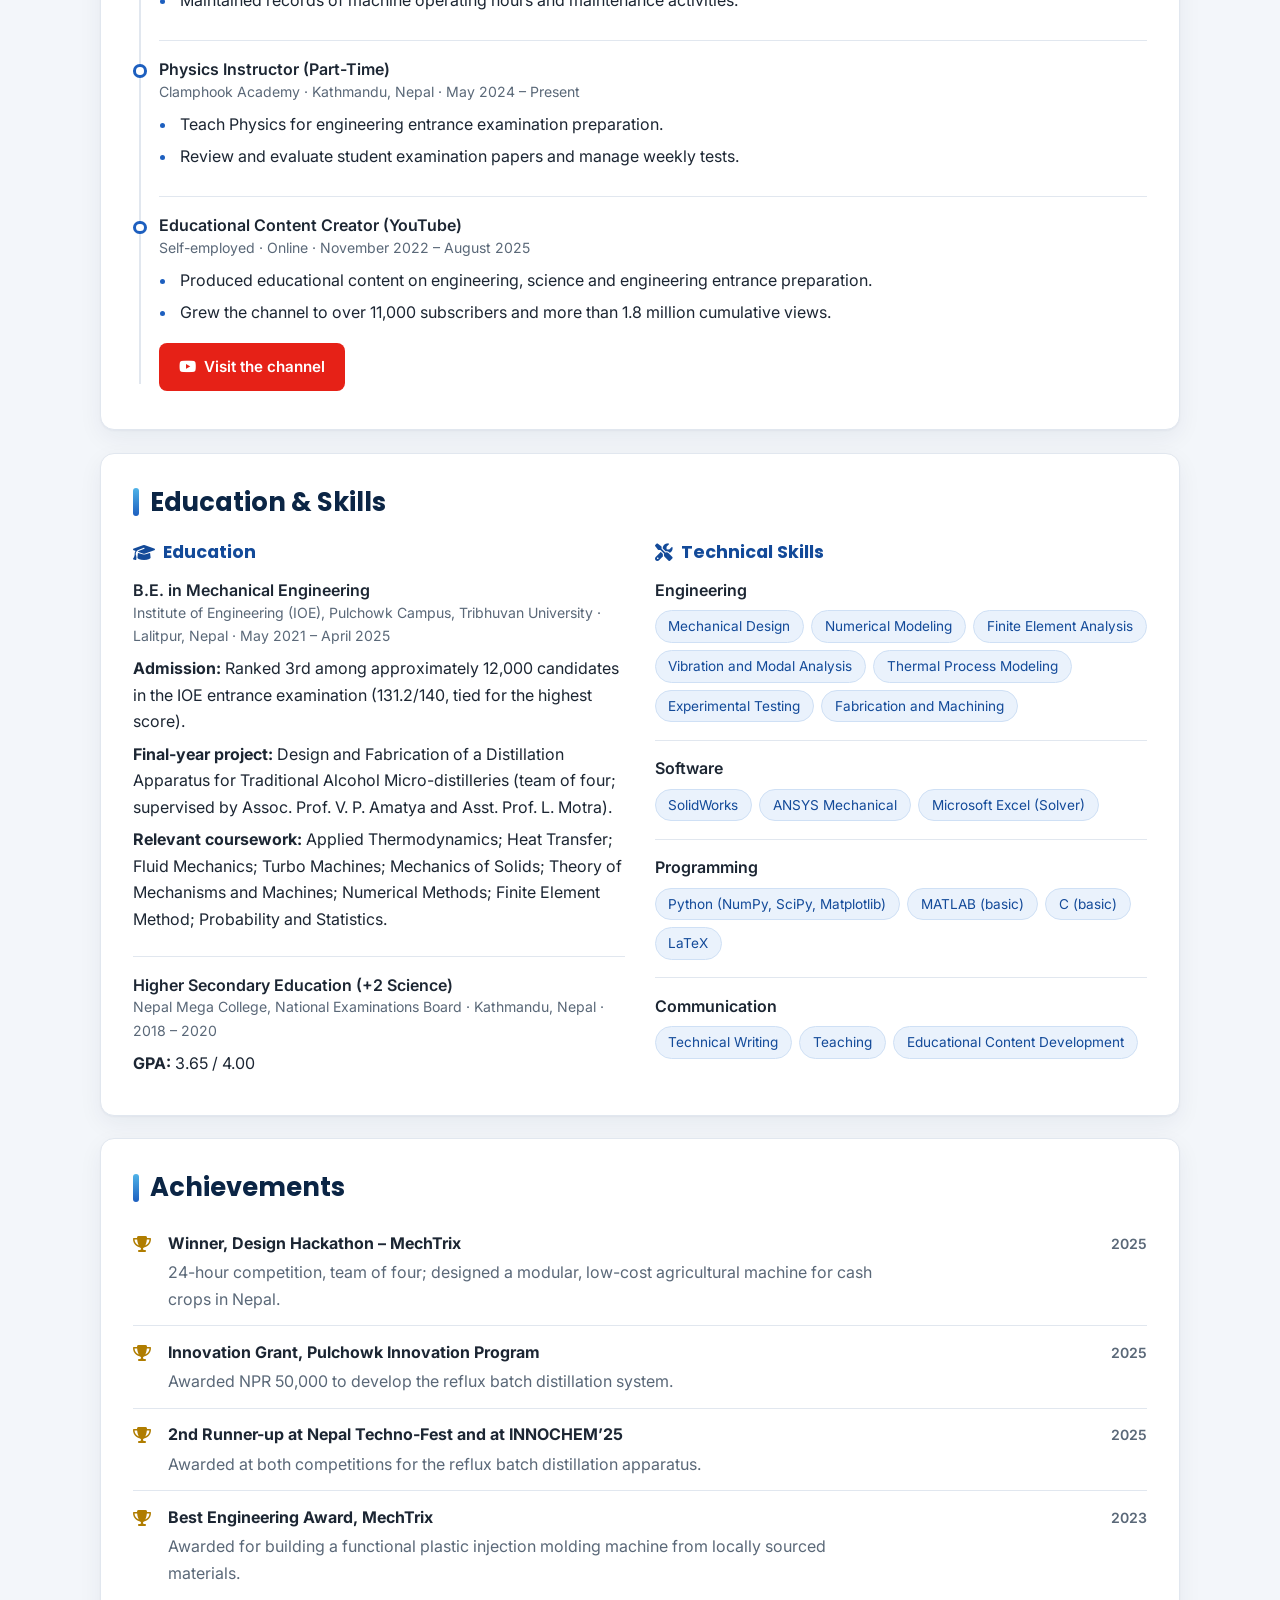
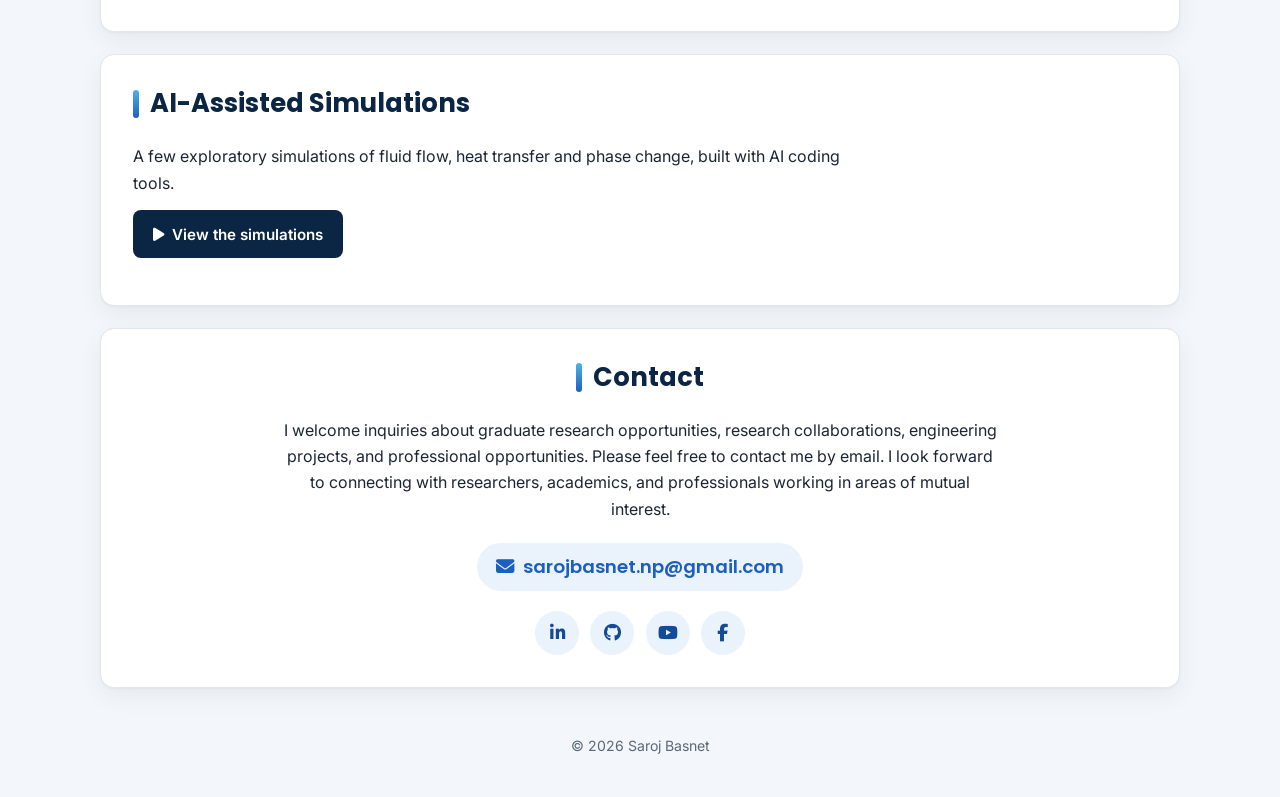
==== commit 78ebb105: "Update index.html" ====
--- a/index.html
+++ b/index.html
@@ -41,7 +41,7 @@
     <div class="hero-text">
       <p class="eyebrow">Mechanical Engineer</p>
       <h1>Saroj Basnet</h1>
-      <p class="title">Experimental Research &amp; Computational Modeling</p>
+      <p class="title"> Computational &amp; Modeling Experimental Research</p>
       <p>I am a mechanical engineering graduate from Pulchowk Campus, Tribhuvan University, with research experience in thermal process modeling and rotating-blade vibration
           analysis, with two first-author research papers: one accepted for publication and another in preparation. Experienced
           in designing and fabricating experimental apparatus, developing physics-based numerical models in Python,
